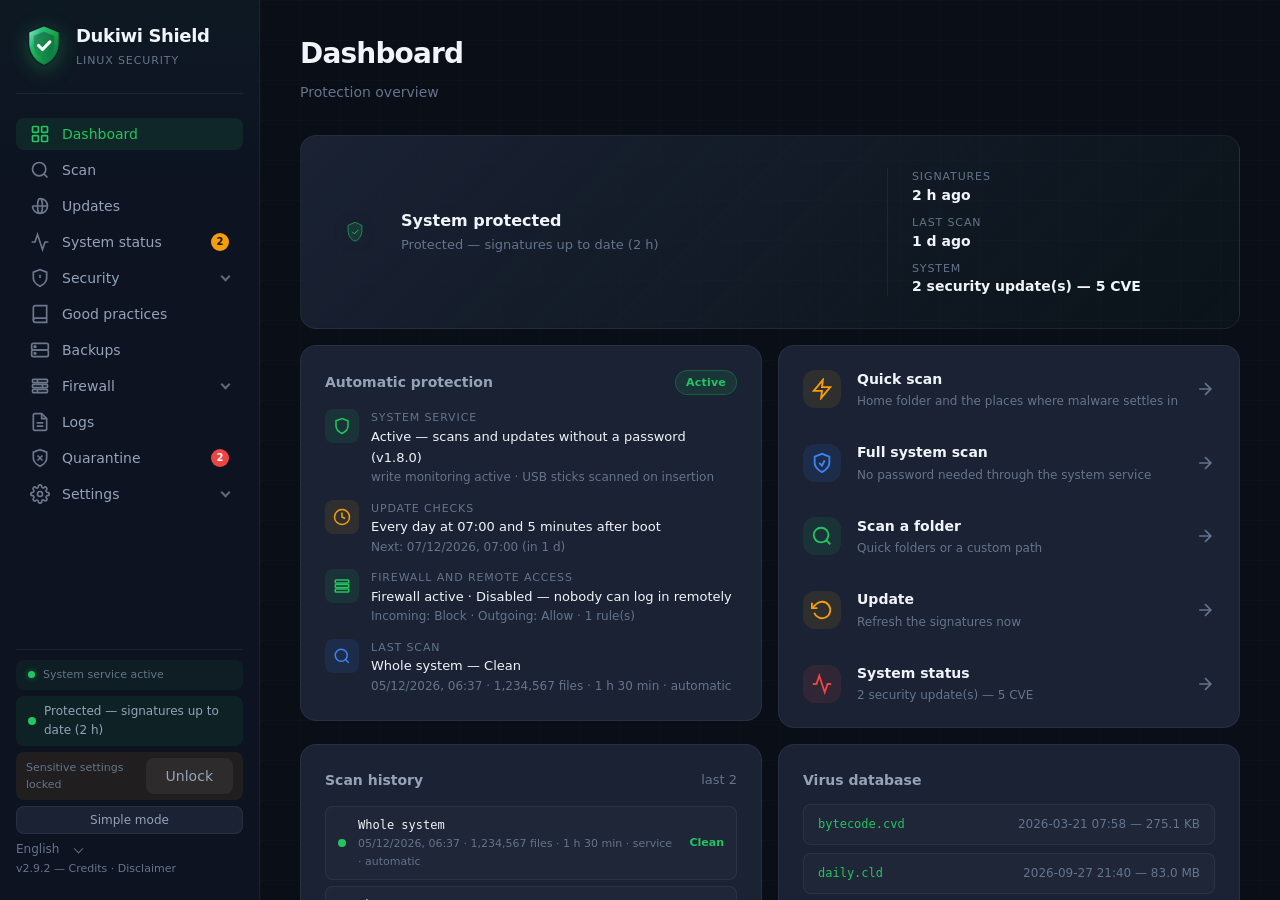
==== ui/index.html @ c2df53f2 "Fix: a USB drive that refuses to mount no longer floods the screen with notifications (2.9.2) Interf" ====
<!DOCTYPE html>
<html lang="fr">
<head>
    <meta charset="UTF-8">
    <meta name="viewport" content="width=device-width, initial-scale=1.0">
    <title>Dukiwi Shield</title>
    <link rel="stylesheet" href="style.css">
</head>
<body class="mode-simple">
    <!-- ═══════════════════════════════════════════════════════════════════ -->
    <!-- SIMPLE VIEW (full screen, reassuring)                              -->
    <!-- ═══════════════════════════════════════════════════════════════════ -->
    <div class="simple-view" id="simpleView" data-state="ok">
        <div class="simple-top">
            <div class="simple-brand">
<svg class="logo-shield" viewBox="0 0 64 72" fill="none">
                <defs>
                    <linearGradient id="svg" x1="0" y1="0" x2="1" y2="1"><stop offset="0" stop-color="#34d399"/><stop offset="0.55" stop-color="#16a34a"/><stop offset="1" stop-color="#065f46"/></linearGradient>
                    <linearGradient id="svh" x1="0" y1="0" x2="1" y2="1"><stop offset="0" stop-color="#ffffff" stop-opacity="0.45"/><stop offset="0.5" stop-color="#ffffff" stop-opacity="0"/></linearGradient>
                    <linearGradient id="svi" x1="0" y1="0" x2="0" y2="1"><stop offset="0" stop-color="#0b1220" stop-opacity="0.35"/><stop offset="1" stop-color="#0b1220" stop-opacity="0.05"/></linearGradient>
                </defs>
                <path d="M32 2 6 12.5v18.4c0 17.2 10.9 32.2 26 37.1 15.1-4.9 26-19.9 26-37.1V12.5z" fill="#0b1220" opacity="0.5"/>
                <path d="M32 4 8.5 13.6v17.3c0 15.8 10 29.7 23.5 34.3C45.5 60.6 55.5 46.7 55.5 30.9V13.6z" fill="url(#svg)"/>
                <path d="M32 4 8.5 13.6v17.3c0 5.2 1.1 10.2 3 14.7C22.3 39.5 32 24 32 4z" fill="url(#svh)"/>
                <path d="M32 12.5 15.5 19.2v12.6c0 11.2 6.9 21.3 16.5 25.2 9.6-3.9 16.5-14 16.5-25.2V19.2z" fill="url(#svi)"/>
                <path d="M23.2 34.4l6.4 6.4L41.4 28.6" stroke="#ffffff" stroke-width="5" stroke-linecap="round" stroke-linejoin="round" fill="none"/>
            </svg>
                <span class="logo-text">Dukiwi Shield<br><small data-i18n="brand.tagline">Sécurité Linux</small></span>
            </div>
            <div class="simple-top-right">
                <label class="lang-plain"><select id="langSelectSimple" onchange="changeLanguage(this.value)" aria-label="Language">
                    <option value="fr">Français</option>
                    <option value="en">English</option>
                    <option value="de">Deutsch</option>
                    <option value="it">Italiano</option>
                </select></label>
                <button class="btn btn-secondary btn-sm" id="travelBtn" onclick="toggleTravel()"><span data-i18n="travel.btn">✈ Mode voyage</span></button>
                <button class="btn btn-secondary btn-sm" onclick="setViewMode('advanced')" data-i18n="simple.advanced">Mode avancé</button>
            </div>
        </div>

        <div class="simple-hero">
            <div class="simple-shield">
                <svg viewBox="0 0 60 70" fill="none">
                    <path d="M30 4L8 14v16c0 16 9.5 30.5 22 34 12.5-3.5 22-18 22-34V14L30 4z" fill="currentColor" opacity="0.12"/>
                    <path d="M30 4L8 14v16c0 16 9.5 30.5 22 34 12.5-3.5 22-18 22-34V14L30 4z" stroke="currentColor" stroke-width="2.5" fill="none"/>
                    <path class="simple-shield-check" d="M21 36l6 6 13-13" stroke="currentColor" stroke-width="3.5" stroke-linecap="round" stroke-linejoin="round" fill="none"/>
                    <path class="simple-shield-alert" d="M30 22v16M30 45v1" stroke="currentColor" stroke-width="3.5" stroke-linecap="round" fill="none"/>
                </svg>
            </div>
            <h1 id="simpleTitle" data-i18n="simple.title.ok">Votre système est protégé</h1>
            <p id="simpleSub" class="simple-sub" data-i18n="simple.sub.ok">Antivirus actif, signatures à jour et surveillance en cours. Vous n'avez rien à faire.</p>
        </div>

        <ul class="simple-rows" id="simpleRows"></ul>

        <div class="simple-scan" id="simpleScan" hidden>
            <div class="simple-scan-head">
                <span class="pulse-dot"></span>
                <span id="simpleScanTitle"></span>
                <span class="simple-scan-count" id="simpleScanCount"></span>
                <button class="btn btn-mini btn-mini-danger" onclick="cancelScan()" data-i18n="topbar.cancel">Annuler</button>
            </div>
            <div class="dash-progress-bar"><div class="dash-progress-fill" id="simpleScanFill"></div></div>
        </div>

        <div class="simple-actions">
            <div class="simple-buttons">
                <button class="btn btn-full-scan btn-lg" id="simpleScanBtn" onclick="startFullSystemScan(true)">
                    <svg viewBox="0 0 24 24" fill="none" stroke="currentColor" stroke-width="2"><path d="M12 22s8-4 8-10V5l-8-3-8 3v7c0 6 8 10 8 10z"/><polyline points="9,12 12,15 15,9"/></svg>
                    <span data-i18n="simple.scan_now">Analyser mon ordinateur</span>
                </button>
                <button class="btn btn-secondary btn-lg" id="simpleQuickBtn" onclick="startQuickScan()">
                    <svg viewBox="0 0 24 24" fill="none" stroke="currentColor" stroke-width="2"><polygon points="13,2 3,14 12,14 11,22 21,10 12,10"/></svg>
                    <span data-i18n="simple.quick_scan">Analyse rapide</span>
                </button>
                <button class="btn btn-secondary btn-lg" onclick="showAwareness()">
                    <svg viewBox="0 0 24 24" fill="none" stroke="currentColor" stroke-width="2"><path d="M4 19.5A2.5 2.5 0 0 1 6.5 17H20"/><path d="M6.5 2H20v20H6.5A2.5 2.5 0 0 1 4 19.5v-15A2.5 2.5 0 0 1 6.5 2z"/></svg>
                    <span data-i18n="simple.learn">Apprendre à me protéger</span>
                </button>
                <button class="btn btn-secondary btn-lg" id="simpleVaultBtn" onclick="sendToBackend({action:'vault_toggle'})" hidden>
                    <svg viewBox="0 0 24 24" fill="none" stroke="currentColor" stroke-width="2"><rect x="3" y="11" width="18" height="11" rx="2"/><path d="M7 11V7a5 5 0 0 1 10 0v4"/></svg>
                    <span id="simpleVaultLabel" data-i18n="simple.vault">Mon coffre</span>
                </button>
            </div>
            <span class="text-muted" id="simpleLastScan"></span>
        </div>

        <!-- Page Bonnes pratiques (mode simple) -->
        <div class="simple-awareness" id="simpleAwareness" hidden>
            <div class="simple-awareness-head">
                <button class="btn btn-secondary btn-sm" onclick="hideAwareness()">← <span data-i18n="awareness.back">Retour</span></button>
                <h2 data-i18n="awareness.title">Bonnes pratiques de sécurité</h2>
                <span class="text-muted" data-i18n="awareness.subtitle">Les bons réflexes valent mieux que n'importe quel antivirus</span>
            </div>
            <div class="awareness-list" id="awarenessListSimple"></div>
        </div>
        <div class="simple-awareness simple-backup" id="simpleBackup" hidden>
            <div class="simple-awareness-head">
                <button class="btn btn-secondary btn-sm" onclick="hideBackupWizard()">← <span data-i18n="awareness.back">Retour</span></button>
                <h2 data-i18n="backup.wizard.title">Sauvegarder mes fichiers</h2>
                <span class="text-muted" id="backupWizardIntro"></span>
            </div>
            <div class="backup-wizard" id="backupWizardBody"></div>
        </div>
    </div>

    <!-- ═══════════════════════════════════════════════════════════════════ -->
    <!-- SIDEBAR                                                            -->
    <!-- ═══════════════════════════════════════════════════════════════════ -->
    <aside class="sidebar">
        <div class="sidebar-logo">
<svg class="logo-shield" viewBox="0 0 64 72" fill="none">
                <defs>
                    <linearGradient id="sbg" x1="0" y1="0" x2="1" y2="1"><stop offset="0" stop-color="#34d399"/><stop offset="0.55" stop-color="#16a34a"/><stop offset="1" stop-color="#065f46"/></linearGradient>
                    <linearGradient id="sbh" x1="0" y1="0" x2="1" y2="1"><stop offset="0" stop-color="#ffffff" stop-opacity="0.45"/><stop offset="0.5" stop-color="#ffffff" stop-opacity="0"/></linearGradient>
                    <linearGradient id="sbi" x1="0" y1="0" x2="0" y2="1"><stop offset="0" stop-color="#0b1220" stop-opacity="0.35"/><stop offset="1" stop-color="#0b1220" stop-opacity="0.05"/></linearGradient>
                </defs>
                <path d="M32 2 6 12.5v18.4c0 17.2 10.9 32.2 26 37.1 15.1-4.9 26-19.9 26-37.1V12.5z" fill="#0b1220" opacity="0.5"/>
                <path d="M32 4 8.5 13.6v17.3c0 15.8 10 29.7 23.5 34.3C45.5 60.6 55.5 46.7 55.5 30.9V13.6z" fill="url(#sbg)"/>
                <path d="M32 4 8.5 13.6v17.3c0 5.2 1.1 10.2 3 14.7C22.3 39.5 32 24 32 4z" fill="url(#sbh)"/>
                <path d="M32 12.5 15.5 19.2v12.6c0 11.2 6.9 21.3 16.5 25.2 9.6-3.9 16.5-14 16.5-25.2V19.2z" fill="url(#sbi)"/>
                <path d="M23.2 34.4l6.4 6.4L41.4 28.6" stroke="#ffffff" stroke-width="5" stroke-linecap="round" stroke-linejoin="round" fill="none"/>
            </svg>
            <span class="logo-text">Dukiwi Shield<br><small data-i18n="brand.tagline">Sécurité Linux</small></span>
        </div>

        <nav class="sidebar-nav">
            <button class="nav-btn active" data-tab="dashboard" onclick="switchTab('dashboard')">
                <svg viewBox="0 0 24 24" fill="none" stroke="currentColor" stroke-width="2">
                    <rect x="3" y="3" width="7" height="7" rx="1"/>
                    <rect x="14" y="3" width="7" height="7" rx="1"/>
                    <rect x="3" y="14" width="7" height="7" rx="1"/>
                    <rect x="14" y="14" width="7" height="7" rx="1"/>
                </svg>
                <span data-i18n="nav.dashboard">Tableau de bord</span>
            </button>
            <button class="nav-btn" data-tab="scan" onclick="switchTab('scan')">
                <svg viewBox="0 0 24 24" fill="none" stroke="currentColor" stroke-width="2">
                    <circle cx="11" cy="11" r="8"/>
                    <path d="M21 21l-4.35-4.35"/>
                </svg>
                <span data-i18n="nav.scan">Scanner</span>
                <span class="nav-live" id="navScanLive" hidden></span>
            </button>
            <button class="nav-btn" data-tab="update" onclick="switchTab('update')">
                <svg viewBox="0 0 24 24" fill="none" stroke="currentColor" stroke-width="2">
                    <path d="M21 12a9 9 0 01-9 9m9-9a9 9 0 00-9-9m9 9H3m9 9a9 9 0 01-9-9m9 9c1.66 0 3-4.03 3-9s-1.34-9-3-9m0 18c-1.66 0-3-4.03-3-9s1.34-9 3-9"/>
                </svg>
                <span data-i18n="nav.update">Mises à jour</span>
            </button>
            <button class="nav-btn" data-tab="system" onclick="switchTab('system')">
                <svg viewBox="0 0 24 24" fill="none" stroke="currentColor" stroke-width="2">
                    <path d="M22 12h-4l-3 9L9 3l-3 9H2"/>
                </svg>
                <span data-i18n="nav.system">État du système</span>
                <span class="nav-badge nav-badge-amber" id="systemBadge" style="display:none">0</span>
            </button>
            <button class="nav-btn" data-tab="security" onclick="switchTab('security')">
                <svg viewBox="0 0 24 24" fill="none" stroke="currentColor" stroke-width="2">
                    <path d="M12 22s8-4 8-10V5l-8-3-8 3v7c0 6 8 10 8 10z"/><path d="M12 8v4"/><path d="M12 16h.01"/>
                </svg>
                <span data-i18n="nav.security">Sécurité</span>
                <span class="nav-badge nav-badge-amber" id="securityBadge" style="display:none">0</span>
            </button>
            <button class="nav-btn" data-tab="awareness" onclick="switchTab('awareness')">
                <svg viewBox="0 0 24 24" fill="none" stroke="currentColor" stroke-width="2"><path d="M4 19.5A2.5 2.5 0 0 1 6.5 17H20"/><path d="M6.5 2H20v20H6.5A2.5 2.5 0 0 1 4 19.5v-15A2.5 2.5 0 0 1 6.5 2z"/></svg>
                <span data-i18n="nav.awareness">Bonnes pratiques</span>
            </button>
            <button class="nav-btn" data-tab="backup" onclick="switchTab('backup')">
                <svg viewBox="0 0 24 24" fill="none" stroke="currentColor" stroke-width="2"><rect x="2" y="4" width="20" height="8" rx="2"/><rect x="2" y="12" width="20" height="8" rx="2"/><circle cx="6" cy="8" r="1"/><circle cx="6" cy="16" r="1"/></svg>
                <span data-i18n="nav.backup">Sauvegardes</span>
            </button>
            <button class="nav-btn" data-tab="firewall" onclick="switchTab('firewall')">
                <svg viewBox="0 0 24 24" fill="none" stroke="currentColor" stroke-width="2">
                    <rect x="3" y="4" width="18" height="4" rx="1"/><rect x="3" y="10" width="18" height="4" rx="1"/><rect x="3" y="16" width="18" height="4" rx="1"/><line x1="9" y1="4" x2="9" y2="8"/><line x1="15" y1="10" x2="15" y2="14"/><line x1="9" y1="16" x2="9" y2="20"/>
                </svg>
                <span data-i18n="nav.firewall">Pare-feu</span>
                <span class="nav-badge nav-badge-amber" id="firewallBadge" style="display:none">!</span>
            </button>
            <button class="nav-btn" data-tab="logs" onclick="switchTab('logs')">
                <svg viewBox="0 0 24 24" fill="none" stroke="currentColor" stroke-width="2">
                    <path d="M14 2H6a2 2 0 00-2 2v16a2 2 0 002 2h12a2 2 0 002-2V8z"/>
                    <polyline points="14,2 14,8 20,8"/>
                    <line x1="16" y1="13" x2="8" y2="13"/>
                    <line x1="16" y1="17" x2="8" y2="17"/>
                </svg>
                <span data-i18n="nav.logs">Journaux</span>
            </button>
            <button class="nav-btn" data-tab="quarantine" onclick="switchTab('quarantine')">
                <svg viewBox="0 0 24 24" fill="none" stroke="currentColor" stroke-width="2">
                    <path d="M12 22s8-4 8-10V5l-8-3-8 3v7c0 6 8 10 8 10z"/>
                    <line x1="9" y1="9" x2="15" y2="15"/>
                    <line x1="15" y1="9" x2="9" y2="15"/>
                </svg>
                <span data-i18n="nav.quarantine">Quarantaine</span>
                <span class="nav-badge" id="quarantineBadge" style="display:none">0</span>
            </button>
            <button class="nav-btn" data-tab="settings" onclick="switchTab('settings')">
                <svg viewBox="0 0 24 24" fill="none" stroke="currentColor" stroke-width="2">
                    <circle cx="12" cy="12" r="3"/><path d="M19.4 15a1.65 1.65 0 00.33 1.82l.06.06a2 2 0 010 2.83 2 2 0 01-2.83 0l-.06-.06a1.65 1.65 0 00-1.82-.33 1.65 1.65 0 00-1 1.51V21a2 2 0 01-4 0v-.09A1.65 1.65 0 009 19.4a1.65 1.65 0 00-1.82.33l-.06.06a2 2 0 01-2.83-2.83l.06-.06A1.65 1.65 0 004.68 15a1.65 1.65 0 00-1.51-1H3a2 2 0 010-4h.09A1.65 1.65 0 004.6 9a1.65 1.65 0 00-.33-1.82l-.06-.06a2 2 0 012.83-2.83l.06.06A1.65 1.65 0 009 4.68a1.65 1.65 0 001-1.51V3a2 2 0 014 0v.09a1.65 1.65 0 001 1.51 1.65 1.65 0 001.82-.33l.06-.06a2 2 0 012.83 2.83l-.06.06A1.65 1.65 0 0019.4 9a1.65 1.65 0 001.51 1H21a2 2 0 010 4h-.09a1.65 1.65 0 00-1.51 1z"/>
                </svg>
                <span data-i18n="nav.settings">Paramètres</span>
            </button>
            <button class="nav-btn" data-tab="install" onclick="switchTab('install')">
                <svg viewBox="0 0 24 24" fill="none" stroke="currentColor" stroke-width="2">
                    <path d="M21 15v4a2 2 0 01-2 2H5a2 2 0 01-2-2v-4"/>
                    <polyline points="7,10 12,15 17,10"/>
                    <line x1="12" y1="15" x2="12" y2="3"/>
                </svg>
                <span data-i18n="nav.install">Installation</span>
            </button>
        </nav>

        <div class="sidebar-footer">
            <div class="service-pill" id="servicePill">
                <span class="service-dot"></span>
                <span class="service-text" data-i18n="sidebar.loading">Chargement…</span>
            </div>
            <div class="status-pill" id="statusPill">
                <span class="status-dot"></span>
                <span class="status-text" data-i18n="sidebar.loading">Chargement…</span>
            </div>
            <div class="admin-pill" id="adminPill" hidden>
                <span class="admin-text" id="adminText"></span>
                <button class="btn btn-mini" id="btnAdminToggle" onclick="toggleAdmin()"></button>
            </div>
            <button class="btn btn-secondary btn-sm mode-btn" onclick="setViewMode('simple')" data-i18n="simple.simple_mode">Mode simple</button>
            <div class="lang-row">
                <label class="lang-plain"><select id="langSelect" onchange="changeLanguage(this.value)" aria-label="Language">
                    <option value="fr">Français</option>
                    <option value="en">English</option>
                    <option value="de">Deutsch</option>
                    <option value="it">Italiano</option>
                </select></label>
                <small class="version">v2.9.2 — <a href="#" class="credits-link" onclick="openCredits(); return false;" data-i18n="sidebar.credits">Crédits</a> · <a href="#" class="credits-link" onclick="openLegal(); return false;" data-i18n="legal.link">Avertissement</a></small>
            </div>
        </div>
    </aside>

    <!-- ═══════════════════════════════════════════════════════════════════ -->
    <!-- MAIN CONTENT                                                       -->
    <!-- ═══════════════════════════════════════════════════════════════════ -->
    <main class="content">
        <div class="isolated-banner" id="isolatedBanner" hidden>
            <span id="isolatedText"></span>
            <button class="btn btn-sm" onclick="confirmIsolate(false)" data-i18n="isolate.restore">Rétablir le réseau</button>
        </div>

        <!-- ── STICKY SCAN BAR (visible on all tabs) ──────────────── -->
        <div class="scan-topbar" id="scanTopbar" hidden>
            <div class="scan-topbar-bar">
                <div class="scan-topbar-fill" id="scanTopbarFill"></div>
            </div>
            <div class="scan-topbar-info">
                <span class="pulse-dot"></span>
                <span class="scan-topbar-title" id="scanTopbarTitle"></span>
                <span class="scan-topbar-count" id="scanTopbarCount"></span>
                <span class="scan-topbar-sep">·</span>
                <span class="scan-topbar-eta" id="scanTopbarEta"></span>
                <span class="scan-topbar-file" id="scanTopbarFile"></span>
                <button class="btn btn-mini" onclick="switchTab('scan')" data-i18n="topbar.view">Voir</button>
                <button class="btn btn-mini btn-mini-danger" onclick="cancelScan()" data-i18n="topbar.cancel">Annuler</button>
            </div>
        </div>

        <!-- ── DASHBOARD ────────────────────────────────────────────── -->
        <section class="tab-panel active" id="tab-dashboard">
            <div class="page-header">
                <h1 data-i18n="dash.title">Tableau de bord</h1>
                <p class="subtitle" data-i18n="dash.subtitle">Vue d'ensemble de la protection</p>
            </div>

            <div class="cards-grid">
                <div class="card card-status" id="cardStatus">
                    <div class="card-icon">
                        <svg class="shield-large" viewBox="0 0 60 70" fill="none">
                            <path d="M30 4L8 14v16c0 16 9.5 30.5 22 34 12.5-3.5 22-18 22-34V14L30 4z"
                                  fill="url(#statusGrad)" opacity="0.15"/>
                            <path d="M30 4L8 14v16c0 16 9.5 30.5 22 34 12.5-3.5 22-18 22-34V14L30 4z"
                                  stroke="url(#statusGrad)" stroke-width="2" fill="none"/>
                            <path class="shield-check" d="M22 35l6 6 12-12" stroke="url(#statusGrad)"
                                  stroke-width="3" stroke-linecap="round" stroke-linejoin="round" fill="none"/>
                            <defs>
                                <linearGradient id="statusGrad" x1="8" y1="4" x2="52" y2="54">
                                    <stop offset="0%" stop-color="var(--status-color, #22c55e)"/>
                                    <stop offset="100%" stop-color="var(--status-color-dark, #059669)"/>
                                </linearGradient>
                            </defs>
                        </svg>
                    </div>
                    <div class="card-body">
                        <h3 id="statusTitle" data-i18n="status.checking">Vérification…</h3>
                        <p id="statusMessage" class="text-muted"></p>
                    </div>
                    <div class="status-side">
                        <div class="status-side-item">
                            <span class="status-side-label" data-i18n="dash.status.signatures">Signatures</span>
                            <span class="status-side-value" id="statusDbAge">—</span>
                        </div>
                        <div class="status-side-item">
                            <span class="status-side-label" data-i18n="dash.status.last_scan">Dernier scan</span>
                            <span class="status-side-value" id="statusLastScan">—</span>
                        </div>
                        <div class="status-side-item">
                            <span class="status-side-label" data-i18n="dash.status.system">Système</span>
                            <span class="status-side-value" id="statusSystem">—</span>
                            <span class="status-side-sub" id="statusSystemSub" hidden></span>
                        </div>
                    </div>
                </div>

                <!-- Scan en cours -->
                <div class="card card-scan-live" id="dashScanLive" hidden onclick="switchTab('scan')">
                    <div class="scan-live-header">
                        <span class="pulse-dot"></span>
                        <span id="dashScanTitle"></span>
                        <span class="scan-live-count" id="dashScanCount"></span>
                    </div>
                    <div class="dash-progress-bar">
                        <div class="dash-progress-fill" id="dashProgressFill"></div>
                    </div>
                    <div class="scan-current-file" id="dashCurrentFile"></div>
                </div>

                <!-- Scan interrompu -->
                <div class="card card-resume-scan" id="dashResumeScan" hidden>
                    <div class="card-body">
                        <h4 data-i18n="dash.resume.title">Analyse interrompue</h4>
                        <p class="text-muted"><strong id="resumeScanPath"></strong> — <span id="resumeScanDetail"></span></p>
                    </div>
                    <button class="btn btn-primary" onclick="resumeScan()" data-i18n="dash.resume.btn">Reprendre</button>
                </div>

                <!-- First use -->
                <div class="card card-initial-scan" id="cardInitialScan" hidden>
                    <div class="initial-scan-icon">
                        <svg viewBox="0 0 24 24" fill="none" stroke="currentColor" stroke-width="2">
                            <path d="M12 22s8-4 8-10V5l-8-3-8 3v7c0 6 8 10 8 10z"/>
                        </svg>
                    </div>
                    <div class="card-body">
                        <h3 data-i18n="dash.initial.title">Première utilisation — analyse initiale recommandée</h3>
                        <p class="text-muted" data-i18n="dash.initial.body">Aucune analyse n'a encore été effectuée. Nous recommandons un scan complet pour vérifier l'intégrité de votre machine.</p>
                        <button class="btn btn-primary" onclick="startFullSystemScan(true)" data-i18n="dash.initial.btn">Lancer le scan complet</button>
                    </div>
                </div>

                <!-- Protection automatique -->
                <div class="card card-protection" id="cardProtection">
                    <div class="card-title-row">
                        <h4 data-i18n="dash.protection.title">Protection automatique</h4>
                        <span class="badge" id="daemonBadge">…</span>
                    </div>
                    <ul class="protection-list">
                        <li>
                            <span class="protection-icon accent-green">
                                <svg viewBox="0 0 24 24" fill="none" stroke="currentColor" stroke-width="2"><path d="M12 22s8-4 8-10V5l-8-3-8 3v7c0 6 8 10 8 10z"/></svg>
                            </span>
                            <div class="protection-text">
                                <span class="protection-label" data-i18n="dash.protection.service">Service système</span>
                                <span class="protection-value" id="protDaemon"></span>
                                <span class="protection-sub" id="protMonitor"></span>
                            </div>
                        </li>
                        <li>
                            <span class="protection-icon accent-amber">
                                <svg viewBox="0 0 24 24" fill="none" stroke="currentColor" stroke-width="2"><circle cx="12" cy="12" r="10"/><polyline points="12,6 12,12 16,14"/></svg>
                            </span>
                            <div class="protection-text">
                                <span class="protection-label" data-i18n="dash.protection.updates">Recherche de mises à jour</span>
                                <span class="protection-value" data-i18n="dash.protection.rule">Tous les jours à 07:00 et 5 minutes après le démarrage</span>
                                <span class="protection-sub" id="protNextUpdate"></span>
                            </div>
                        </li>
                        <li>
                            <span class="protection-icon accent-red" id="protNetIcon">
                                <svg viewBox="0 0 24 24" fill="none" stroke="currentColor" stroke-width="2"><rect x="3" y="4" width="18" height="4" rx="1"/><rect x="3" y="10" width="18" height="4" rx="1"/><rect x="3" y="16" width="18" height="4" rx="1"/></svg>
                            </span>
                            <div class="protection-text">
                                <span class="protection-label" data-i18n="dash.protection.network">Pare-feu et accès à distance</span>
                                <span class="protection-value" id="protNetwork"></span>
                                <span class="protection-sub" id="protNetworkSub"></span>
                            </div>
                        </li>
                        <li>
                            <span class="protection-icon accent-blue">
                                <svg viewBox="0 0 24 24" fill="none" stroke="currentColor" stroke-width="2"><circle cx="11" cy="11" r="8"/><path d="M21 21l-4.35-4.35"/></svg>
                            </span>
                            <div class="protection-text">
                                <span class="protection-label" data-i18n="dash.protection.last_scan">Dernière analyse</span>
                                <span class="protection-value" id="protLastScan"></span>
                                <span class="protection-sub" id="protLastScanSub"></span>
                            </div>
                        </li>
                    </ul>
                </div>

                <div class="card card-actions-col">
                    <div class="card-action" onclick="startQuickScan()">
                        <div class="card-icon accent-amber">
                            <svg viewBox="0 0 24 24" fill="none" stroke="currentColor" stroke-width="2"><polygon points="13,2 3,14 12,14 11,22 21,10 12,10"/></svg>
                        </div>
                        <div class="card-body">
                            <h3 data-i18n="dash.action.quick_scan">Analyse rapide</h3>
                            <p class="text-muted" data-i18n="dash.action.quick_scan_hint">Dossier personnel et emplacements où les logiciels malveillants s'installent</p>
                        </div>
                        <svg class="card-arrow" viewBox="0 0 24 24" fill="none" stroke="currentColor" stroke-width="2"><path d="M5 12h14M12 5l7 7-7 7"/></svg>
                    </div>
                    <div class="card-action" onclick="startFullSystemScan(true)">
                        <div class="card-icon accent-blue">
                            <svg viewBox="0 0 24 24" fill="none" stroke="currentColor" stroke-width="2">
                                <path d="M12 22s8-4 8-10V5l-8-3-8 3v7c0 6 8 10 8 10z"/><polyline points="9,12 12,15 15,9"/>
                            </svg>
                        </div>
                        <div class="card-body">
                            <h3 data-i18n="dash.action.full_scan">Scan complet du système</h3>
                            <p class="text-muted" id="fullScanHint"></p>
                        </div>
                        <svg class="card-arrow" viewBox="0 0 24 24" fill="none" stroke="currentColor" stroke-width="2"><path d="M5 12h14M12 5l7 7-7 7"/></svg>
                    </div>
                    <div class="card-action" onclick="switchTab('scan')">
                        <div class="card-icon accent-green">
                            <svg viewBox="0 0 24 24" fill="none" stroke="currentColor" stroke-width="2">
                                <circle cx="11" cy="11" r="8"/><path d="M21 21l-4.35-4.35"/>
                            </svg>
                        </div>
                        <div class="card-body">
                            <h3 data-i18n="dash.action.scan_folder">Analyser un dossier</h3>
                            <p class="text-muted" data-i18n="dash.action.scan_folder_hint">Répertoires rapides ou chemin personnalisé</p>
                        </div>
                        <svg class="card-arrow" viewBox="0 0 24 24" fill="none" stroke="currentColor" stroke-width="2"><path d="M5 12h14M12 5l7 7-7 7"/></svg>
                    </div>
                    <div class="card-action" onclick="triggerUpdate()">
                        <div class="card-icon accent-amber">
                            <svg viewBox="0 0 24 24" fill="none" stroke="currentColor" stroke-width="2">
                                <path d="M1 4v6h6"/><path d="M3.51 15a9 9 0 102.13-9.36L1 10"/>
                            </svg>
                        </div>
                        <div class="card-body">
                            <h3 data-i18n="dash.action.update">Mettre à jour</h3>
                            <p class="text-muted" data-i18n="dash.action.update_hint">Actualiser les signatures maintenant</p>
                        </div>
                        <svg class="card-arrow" viewBox="0 0 24 24" fill="none" stroke="currentColor" stroke-width="2"><path d="M5 12h14M12 5l7 7-7 7"/></svg>
                    </div>
                    <div class="card-action" onclick="switchTab('system')">
                        <div class="card-icon accent-red" id="dashSystemIcon">
                            <svg viewBox="0 0 24 24" fill="none" stroke="currentColor" stroke-width="2"><path d="M22 12h-4l-3 9L9 3l-3 9H2"/></svg>
                        </div>
                        <div class="card-body">
                            <h3 data-i18n="dash.action.system">État du système</h3>
                            <p class="text-muted" id="dashSystemHint"></p>
                        </div>
                        <svg class="card-arrow" viewBox="0 0 24 24" fill="none" stroke="currentColor" stroke-width="2"><path d="M5 12h14M12 5l7 7-7 7"/></svg>
                    </div>
                </div>

                <div class="card card-history">
                    <div class="card-title-row">
                        <h4 data-i18n="dash.history.title">Historique des analyses</h4>
                        <span class="text-muted" id="historyCount"></span>
                    </div>
                    <div id="historyList" class="history-list">
                        <p class="text-muted" data-i18n="dash.history.none">Aucune analyse enregistrée</p>
                    </div>
                </div>

                <div class="card card-info" id="cardDbInfo">
                    <h4 data-i18n="dash.db.title">Base de données virale</h4>
                    <div id="dbInfoContent" class="db-info">
                        <p class="text-muted" data-i18n="sidebar.loading">Chargement…</p>
                    </div>
                </div>
            </div>
        </section>

        <!-- ── SCAN ─────────────────────────────────────────────────── -->
        <section class="tab-panel" id="tab-scan">
            <div class="page-header">
                <h1 data-i18n="scan.title">Scanner</h1>
                <p class="subtitle" data-i18n="scan.subtitle">Analyse antivirus de votre système</p>
            </div>

            <!-- Hero -->
            <div class="scan-hero" id="scanHero" data-state="idle">
                <div class="scan-ring-wrap">
                    <div class="scan-radar" id="scanRadar"></div>
                    <svg class="scan-ring" viewBox="0 0 120 120">
                        <circle class="scan-ring-track" cx="60" cy="60" r="52"/>
                        <circle class="scan-ring-fill" id="scanRingFill" cx="60" cy="60" r="52"
                                stroke-dasharray="326.73" stroke-dashoffset="326.73"/>
                    </svg>
                    <div class="scan-ring-center">
                        <div class="scan-ring-icon" id="scanRingIcon">
                            <svg class="icon-idle" viewBox="0 0 24 24" fill="none" stroke="currentColor" stroke-width="1.8"><path d="M12 22s8-4 8-10V5l-8-3-8 3v7c0 6 8 10 8 10z"/></svg>
                            <svg class="icon-clean" viewBox="0 0 24 24" fill="none" stroke="currentColor" stroke-width="2.2"><polyline points="5,12 10,17 19,7"/></svg>
                            <svg class="icon-infected" viewBox="0 0 24 24" fill="none" stroke="currentColor" stroke-width="2.2"><path d="M10.29 3.86L1.82 18a2 2 0 001.71 3h16.94a2 2 0 001.71-3L13.71 3.86a2 2 0 00-3.42 0z"/><line x1="12" y1="9" x2="12" y2="13"/><line x1="12" y1="17" x2="12.01" y2="17"/></svg>
                        </div>
                        <div class="scan-ring-pct" id="scanRingPct">0 %</div>
                        <div class="scan-ring-sub" id="scanRingSub"></div>
                    </div>
                </div>

                <div class="scan-hero-body">
                    <div class="scan-hero-top">
                        <h2 id="scanHeroTitle"></h2>
                        <span class="badge" id="scanSourceBadge"></span>
                    </div>
                    <p class="scan-hero-sub" id="scanHeroSub"></p>

                    <ol class="scan-phases" id="scanPhases">
                        <li data-phase="prepare"><span class="phase-dot"></span><span data-i18n="scan.phase.prepare">Préparation</span></li>
                        <li data-phase="integrity" hidden><span class="phase-dot"></span><span data-i18n="scan.phase.integrity">Intégrité</span></li>
                        <li data-phase="counting"><span class="phase-dot"></span><span data-i18n="scan.phase.counting">Inventaire</span></li>
                        <li data-phase="scanning"><span class="phase-dot"></span><span data-i18n="scan.phase.scanning">Analyse</span></li>
                        <li data-phase="done"><span class="phase-dot"></span><span data-i18n="scan.phase.done">Terminé</span></li>
                    </ol>

                    <div class="scan-stats">
                        <div class="stat"><span class="stat-value" id="statScanned">0</span><span class="stat-label" data-i18n="scan.stat.scanned">Fichiers analysés</span></div>
                        <div class="stat"><span class="stat-value" id="statTotal">—</span><span class="stat-label" data-i18n="scan.stat.total">Fichiers au total</span></div>
                        <div class="stat"><span class="stat-value" id="statCached">—</span><span class="stat-label" data-i18n="scan.stat.cached">Déjà vérifiés</span></div>
                        <div class="stat stat-threat"><span class="stat-value" id="statThreats">0</span><span class="stat-label" data-i18n="scan.stat.threats">Menaces</span></div>
                        <div class="stat"><span class="stat-value" id="statElapsed">0 s</span><span class="stat-label" data-i18n="scan.stat.elapsed">Temps écoulé</span></div>
                        <div class="stat"><span class="stat-value" id="statEta">—</span><span class="stat-label" data-i18n="scan.stat.eta">Temps restant</span></div>
                        <div class="stat"><span class="stat-value" id="statSpeed">—</span><span class="stat-label" data-i18n="scan.stat.speed">Fichiers / s</span></div>
                    </div>

                    <div class="scan-current" id="scanCurrent">
                        <span class="scan-current-label" data-i18n="scan.current">Fichier</span>
                        <span class="scan-current-path" id="scanCurrentPath">—</span>
                    </div>
                    <div class="integrity-progress" id="integrityProgress" hidden></div>

                    <div class="scan-hero-actions">
                        <button class="btn btn-primary" id="btnQuickScan" onclick="startQuickScan()" data-i18n-title="scan.quick_hint" title="Dossiers personnels, dossiers temporaires, démarrage automatique, tâches planifiées, /usr/local, /opt et programmes en cours d'exécution">
                            <svg viewBox="0 0 24 24" fill="none" stroke="currentColor" stroke-width="2"><polygon points="13,2 3,14 12,14 11,22 21,10 12,10"/></svg>
                            <span data-i18n="scan.btn.quick">Analyse rapide</span>
                        </button>
                        <button class="btn btn-full-scan" id="btnFullAnalysis" onclick="startFullSystemScan(true)" data-i18n-title="scan.full_analysis_hint" title="Intégrité d'abord (Lynis, chkrootkit, debsums), puis analyse antivirus des fichiers non vérifiés">
                            <svg viewBox="0 0 24 24" fill="none" stroke="currentColor" stroke-width="2"><path d="M12 22s8-4 8-10V5l-8-3-8 3v7c0 6 8 10 8 10z"/><polyline points="9,12 12,15 15,9"/></svg>
                            <span data-i18n="scan.btn.full_analysis">Scan complet (intégrité + fichiers)</span>
                        </button>
                        <button class="btn btn-secondary" id="btnFullScan" onclick="startFullSystemScan(false)" data-i18n-title="scan.files_only_hint" title="Analyse antivirus de tous les fichiers, sans vérification d'intégrité">
                            <span data-i18n="scan.btn.full">Fichiers uniquement</span>
                        </button>
                        <button class="btn btn-secondary" id="btnIntegrityOnly" onclick="runIntegrityOnly()" data-i18n-title="scan.integrity_only_hint" title="Lynis, unhide, chkrootkit, debsums et fichiers de l'application, sans analyse antivirus">
                            <span data-i18n="scan.btn.integrity_only">Intégrité uniquement</span>
                        </button>
                        <label class="scan-option"><input type="checkbox" id="scanNoCache"><span data-i18n="scan.nocache">Tout ré-analyser (ignorer les fichiers déjà vérifiés)</span></label>
                        <button class="btn btn-danger" id="btnCancelScan" onclick="cancelScan()" hidden>
                            <svg viewBox="0 0 24 24" fill="none" stroke="currentColor" stroke-width="2"><rect x="6" y="6" width="12" height="12" rx="2"/></svg>
                            <span data-i18n="scan.btn.cancel">Annuler</span>
                        </button>
                        <button class="btn btn-secondary" id="btnToggleDetails" onclick="toggleScanDetails()" data-i18n="scan.btn.details">Détails</button>
                        <span class="scan-hero-note" id="scanHeroNote"></span>
                    </div>
                </div>
            </div>

            <!-- Results -->
            <div class="scan-results" id="scanResults" hidden>
                <div class="scan-results-header">
                    <h4 id="scanResultsTitle"></h4>
                    <button class="btn btn-secondary btn-sm" onclick="switchTab('quarantine')" id="btnSeeQuarantine" hidden data-i18n="scan.result.see_quarantine">Voir la quarantaine</button>
                </div>
                <div class="scan-results-grid" id="scanResultsGrid"></div>
                <div class="threat-list" id="threatList"></div>
            </div>

            <!-- Cibles rapides -->
            <div class="scan-targets">
                <div class="section-title-row">
                    <h4 data-i18n="scan.targets.title">Répertoires rapides</h4>
                    <span class="text-muted" id="targetsHint"></span>
                </div>
                <div class="target-grid">
                    <button class="target-btn" onclick="startScan('/home')" data-path="/home">
                        <svg viewBox="0 0 24 24" fill="none" stroke="currentColor" stroke-width="2">
                            <path d="M3 9l9-7 9 7v11a2 2 0 01-2 2H5a2 2 0 01-2-2z"/>
                            <polyline points="9,22 9,12 15,12 15,22"/>
                        </svg>
                        <span>/home</span>
                        <small data-i18n="scan.targets.home">Répertoires personnels</small>
                    </button>
                    <button class="target-btn" onclick="startScan('/etc')" data-path="/etc">
                        <svg viewBox="0 0 24 24" fill="none" stroke="currentColor" stroke-width="2">
                            <circle cx="12" cy="12" r="3"/><path d="M19.4 15a1.65 1.65 0 00.33 1.82l.06.06a2 2 0 010 2.83 2 2 0 01-2.83 0l-.06-.06a1.65 1.65 0 00-1.82-.33 1.65 1.65 0 00-1 1.51V21a2 2 0 01-4 0v-.09A1.65 1.65 0 009 19.4a1.65 1.65 0 00-1.82.33l-.06.06a2 2 0 01-2.83-2.83l.06-.06A1.65 1.65 0 004.68 15a1.65 1.65 0 00-1.51-1H3a2 2 0 010-4h.09A1.65 1.65 0 004.6 9a1.65 1.65 0 00-.33-1.82l-.06-.06a2 2 0 012.83-2.83l.06.06A1.65 1.65 0 009 4.68a1.65 1.65 0 001-1.51V3a2 2 0 014 0v.09a1.65 1.65 0 001 1.51 1.65 1.65 0 001.82-.33l.06-.06a2 2 0 012.83 2.83l-.06.06A1.65 1.65 0 0019.4 9a1.65 1.65 0 001.51 1H21a2 2 0 010 4h-.09a1.65 1.65 0 00-1.51 1z"/>
                        </svg>
                        <span>/etc</span>
                        <small data-i18n="scan.targets.etc">Configuration système</small>
                    </button>
                    <button class="target-btn" onclick="startScan('/var')" data-path="/var">
                        <svg viewBox="0 0 24 24" fill="none" stroke="currentColor" stroke-width="2">
                            <ellipse cx="12" cy="5" rx="9" ry="3"/><path d="M21 12c0 1.66-4 3-9 3s-9-1.34-9-3"/><path d="M3 5v14c0 1.66 4 3 9 3s9-1.34 9-3V5"/>
                        </svg>
                        <span>/var</span>
                        <small data-i18n="scan.targets.var">Données variables</small>
                    </button>
                    <button class="target-btn" onclick="startScan('/opt')" data-path="/opt">
                        <svg viewBox="0 0 24 24" fill="none" stroke="currentColor" stroke-width="2">
                            <path d="M21 16V8a2 2 0 00-1-1.73l-7-4a2 2 0 00-2 0l-7 4A2 2 0 003 8v8a2 2 0 001 1.73l7 4a2 2 0 002 0l7-4A2 2 0 0021 16z"/>
                        </svg>
                        <span>/opt</span>
                        <small data-i18n="scan.targets.opt">Logiciels optionnels</small>
                    </button>
                    <button class="target-btn" onclick="startScan('/usr')" data-path="/usr">
                        <svg viewBox="0 0 24 24" fill="none" stroke="currentColor" stroke-width="2">
                            <rect x="2" y="3" width="20" height="14" rx="2"/><line x1="8" y1="21" x2="16" y2="21"/><line x1="12" y1="17" x2="12" y2="21"/>
                        </svg>
                        <span>/usr</span>
                        <small data-i18n="scan.targets.usr">Programmes</small>
                    </button>
                    <button class="target-btn" onclick="startScan('/tmp')" data-path="/tmp">
                        <svg viewBox="0 0 24 24" fill="none" stroke="currentColor" stroke-width="2">
                            <path d="M14 2H6a2 2 0 00-2 2v16a2 2 0 002 2h12a2 2 0 002-2V8z"/>
                            <polyline points="14,2 14,8 20,8"/>
                        </svg>
                        <span>/tmp</span>
                        <small data-i18n="scan.targets.tmp">Fichiers temporaires</small>
                    </button>
                </div>
            </div>

            <!-- Custom path -->
            <div class="custom-scan">
                <h4 data-i18n="scan.custom.title">Chemin personnalisé</h4>
                <div class="input-row">
                    <input type="text" id="customPath" placeholder="/chemin/vers/dossier" data-i18n-placeholder="scan.custom.placeholder" class="input-field"
                           onkeydown="if(event.key==='Enter')startScan(this.value)">
                    <button class="btn btn-secondary" onclick="pickFolder('scan')">
                        <svg viewBox="0 0 24 24" fill="none" stroke="currentColor" stroke-width="2"><path d="M22 19a2 2 0 01-2 2H4a2 2 0 01-2-2V5a2 2 0 012-2h5l2 3h9a2 2 0 012 2z"/></svg>
                        <span data-i18n="scan.custom.browse">Parcourir…</span>
                    </button>
                    <button class="btn btn-primary" onclick="startScan(document.getElementById('customPath').value)" data-i18n="scan.custom.scan">Analyser</button>
                </div>
            </div>

            <!-- Detailed console -->
            <div class="console-box" id="scanConsole" hidden>
                <div class="console-header">
                    <span class="console-title">
                        <span class="pulse-dot" id="scanConsoleDot"></span>
                        <span data-i18n="scan.console.title">Détails de l'analyse</span>
                    </span>
                    <div class="console-actions">
                        <label class="console-filter"><input type="checkbox" id="chkOnlyThreats" onchange="renderScanConsole()"> <span data-i18n="scan.console.filter">Menaces et erreurs uniquement</span></label>
                        <button class="btn-icon" onclick="toggleScanDetails(false)">✕</button>
                    </div>
                </div>
                <div class="console-output" id="scanOutput"></div>
            </div>
        </section>

        <!-- ── UPDATE ───────────────────────────────────────────────── -->
        <section class="tab-panel" id="tab-update">
            <div class="page-header">
                <h1 data-i18n="update.title">Mises à jour</h1>
                <p class="subtitle" data-i18n="update.subtitle">Signatures antivirales (freshclam)</p>
            </div>

            <div class="update-section">
                <div class="card card-update">
                    <div class="card-icon accent-green">
                        <svg viewBox="0 0 24 24" fill="none" stroke="currentColor" stroke-width="2">
                            <path d="M1 4v6h6"/><path d="M3.51 15a9 9 0 102.13-9.36L1 10"/>
                        </svg>
                    </div>
                    <div class="card-body">
                        <h3 data-i18n="update.card.title">Mettre à jour les signatures</h3>
                        <p class="text-muted" data-i18n="update.card.body">Télécharge les dernières définitions de virus depuis les serveurs ClamAV.</p>
                        <div class="update-meta">
                            <span><strong data-i18n="update.last">Dernière mise à jour :</strong> <span id="updLast">—</span></span>
                            <span><strong data-i18n="update.next">Prochaine recherche automatique :</strong> <span id="updNext">—</span></span>
                            <span class="text-muted" data-i18n="update.rule">Automatique tous les jours à 07:00 et 5 minutes après le démarrage.</span>
                        </div>
                        <button class="btn btn-primary" id="btnUpdate" onclick="triggerUpdate()" data-i18n="update.btn">Lancer la mise à jour</button>
                        <span class="scan-hero-note" id="updateNote"></span>
                    </div>
                </div>

                <div id="dbDetails" class="db-details-card">
                    <h4 data-i18n="update.db_title">Fichiers de signatures</h4>
                    <div id="dbDetailsList" class="db-list">
                        <p class="text-muted" data-i18n="sidebar.loading">Chargement…</p>
                    </div>
                </div>
            </div>

            <div class="console-box" id="updateConsole" hidden>
                <div class="console-header">
                    <span class="console-title">
                        <span class="pulse-dot"></span>
                        <span id="updateConsoleTitle"></span>
                    </span>
                </div>
                <div class="console-output" id="updateOutput"></div>
            </div>
        </section>

        <!-- ── SYSTEM STATUS ───────────────────────────────────────── -->
        <section class="tab-panel" id="tab-system">
            <div class="page-header">
                <h1 data-i18n="system.title">État du système</h1>
                <p class="subtitle" data-i18n="system.subtitle">Mises à jour de sécurité, failles connues (CVE) et activité suspecte</p>
            </div>

            <div class="system-toolbar">
                <span class="text-muted" id="systemChecked"></span>
                <div class="log-actions-right">
                    <button class="btn btn-secondary" id="btnSystemRefresh" onclick="refreshSystemStatus()" data-i18n="system.refresh">Actualiser</button>
                    <button class="btn btn-primary" onclick="sendToBackend({action:'system_upgrade'})" data-i18n="system.install_updates">Installer les mises à jour</button>
                    <button class="btn btn-secondary" onclick="sendToBackend({action:'open_update_manager'})" data-i18n="system.open_manager">Ouvrir le gestionnaire de mises à jour</button>
                </div>
            </div>

            <div class="system-banner" id="systemBanner" data-state="unknown">
                <div class="system-banner-icon">
                    <svg viewBox="0 0 24 24" fill="none" stroke="currentColor" stroke-width="2"><path d="M12 22s8-4 8-10V5l-8-3-8 3v7c0 6 8 10 8 10z"/><polyline points="9,12 12,15 15,9"/></svg>
                </div>
                <div>
                    <h3 id="systemBannerTitle" data-i18n="system.unknown_title">État inconnu</h3>
                    <p class="text-muted" id="systemBannerBody" data-i18n="system.unknown_body">Le service système n'a pas encore relevé l'état des mises à jour.</p>
                </div>
            </div>

            <div class="system-grid" id="systemGrid">
                <div class="stat"><span class="stat-value" id="sysOs">—</span><span class="stat-label" data-i18n="system.os">Système</span></div>
                <div class="stat"><span class="stat-value" id="sysKernel">—</span><span class="stat-label" data-i18n="system.kernel">Noyau</span></div>
                <div class="stat"><span class="stat-value" id="sysUpgradable">—</span><span class="stat-label" data-i18n="system.updates">Mises à jour en attente</span></div>
                <div class="stat"><span class="stat-value" id="sysSecurity">—</span><span class="stat-label" data-i18n="system.security">Mises à jour de sécurité</span></div>
                <div class="stat"><span class="stat-value" id="sysCves">—</span><span class="stat-label" data-i18n="system.cves">CVE corrigées en attente</span></div>
                <div class="stat"><span class="stat-value" id="sysReboot">—</span><span class="stat-label" data-i18n="system.reboot">Redémarrage requis</span></div>
            </div>

            <div class="card card-cves">
                <div class="card-title-row">
                    <h4 data-i18n="system.cve_list">Failles connues corrigées par les mises à jour en attente</h4>
                    <span class="text-muted" id="cveCount"></span>
                </div>
                <div id="cveList" class="cve-list">
                    <p class="text-muted" data-i18n="system.cve_none">Aucune CVE en attente — les correctifs de sécurité connus sont installés.</p>
                </div>
            </div>

            <div class="card card-packages" id="cardPackages">
                <div class="card-title-row">
                    <h4 data-i18n="system.packages_title">Paquets à mettre à jour</h4>
                    <div class="log-actions-right">
                        <span class="text-muted" id="packageCounts"></span>
                        <button class="btn btn-secondary btn-sm" id="btnInstallPhased" onclick="sendToBackend({action:'install_phased'})" hidden data-i18n="system.packages.install_phased">Installer les paquets décalés</button>
                    </div>
                </div>
                <p class="text-muted alerts-intro" data-i18n="system.packages.intro">Sécurité : correctifs de failles, à installer sans attendre. Recommandé : nouvelles versions d'applications et de bibliothèques. Décalé (phasing) : mise à jour publiée progressivement par Ubuntu, retenue pour l'instant sur cet ordinateur ; vous pouvez forcer son installation.</p>
                <div id="packageList" class="package-list"></div>
            </div>

            <div class="card card-alerts">
                <div class="card-title-row">
                    <h4 data-i18n="system.alerts.title">Activité inhabituelle détectée</h4>
                    <div class="log-actions-right">
                        <span class="text-muted" id="alertsHint"></span>
                        <button class="btn btn-secondary btn-sm" onclick="sendToBackend({action:'clear_alerts'})" data-i18n="system.alerts.clear">Effacer</button>
                    </div>
                </div>
                <p class="text-muted alerts-intro" data-i18n="system.monitor_hint">Le service surveille les programmes qui modifient beaucoup de fichiers en peu de temps (fanotify). Un programme inconnu du système ou reconnu par ClamAV est signalé comme danger potentiel.</p>
                <div id="alertsList" class="alerts-list">
                    <p class="text-muted" data-i18n="system.alerts.none">Aucune activité inhabituelle enregistrée</p>
                </div>
            </div>

            <div class="card card-connections">
                <div class="card-title-row">
                    <h4 data-i18n="system.connections.title">Connexions sortantes en cours</h4>
                    <div class="log-actions-right">
                        <span class="text-muted" id="connectionsChecked"></span>
                        <button class="btn btn-secondary btn-sm" onclick="loadSecurityData('connections')" data-i18n="system.refresh">Actualiser</button>
                    </div>
                </div>
                <p class="text-muted alerts-intro" data-i18n="system.connections.intro">Programmes connectés à Internet, avec pays et opérateur des adresses distantes. Un programme inconnu du système ou une adresse figurant sur les listes Feodo Tracker / SSLBL déclenche une alerte.</p>
                <div id="connectionsList" class="connections-list"><p class="text-muted" data-i18n="sidebar.loading">Chargement…</p></div>
            </div>

            <div class="card card-persistence">
                <div class="card-title-row">
                    <h4 data-i18n="system.persistence.title">Démarrages automatiques et tâches planifiées</h4>
                    <div class="log-actions-right">
                        <span class="text-muted" id="persistenceChecked"></span>
                        <button class="btn btn-secondary btn-sm" onclick="loadSecurityData('persistence', true)" data-i18n="system.refresh">Actualiser</button>
                    </div>
                </div>
                <p class="text-muted alerts-intro" data-i18n="system.persistence.intro">Entrées d'autostart, unités systemd, tâches cron et fichiers de démarrage. Les entrées qui n'appartiennent à aucun paquet sont marquées « inconnu » ; toute nouvelle entrée déclenche une alerte.</p>
                <div id="persistenceList" class="persistence-list"></div>
                <h5 class="sub-title" data-i18n="system.extensions.title">Extensions de navigateur</h5>
                <div id="extensionsList" class="persistence-list"></div>
            </div>
        </section>

        <!-- ── SECURITY CENTRE ─────────────────────────────────────── -->
        <section class="tab-panel" id="tab-security">
            <div class="page-header">
                <h1 data-i18n="security.title">Sécurité</h1>
                <p class="subtitle" data-i18n="security.subtitle">Score, failles ouvertes des programmes installés, intégrité du système et mises à jour de l'application</p>
            </div>

            <div class="accordion" data-accordion="security">
                <div data-acc="checklist" data-main="1" class="card card-checklist" data-nav-i18n="nav.security.checklist">
                    <div class="card-title-row"><h4 data-i18n="security.section.score">Score et checklist</h4><span class="text-muted" id="checklistCounts"></span></div>
                    <div class="score-banner" id="scoreBanner" data-grade="">
                        <div class="score-ring">
                            <svg viewBox="0 0 120 120"><circle class="score-track" cx="60" cy="60" r="52"/><circle class="score-fill" id="scoreFill" cx="60" cy="60" r="52" stroke-dasharray="326.73" stroke-dashoffset="326.73"/></svg>
                            <div class="score-center"><span class="score-value" id="scoreValue">—</span><span class="score-grade" id="scoreGrade"></span></div>
                        </div>
                        <div class="score-body">
                            <h2 id="scoreTitle" data-i18n="security.score.title">Score de sécurité</h2>
                            <p class="text-muted" id="scoreSub" data-i18n="security.score.sub">Calculé à partir de la checklist ci-dessous (pare-feu, chiffrement, mises à jour, comptes, ports, antivirus…).</p>
                            <p class="text-muted setting-note" data-i18n="security.score.legend">Chaque point de la checklist a un poids : « ok » le compte en entier, « à améliorer » à moitié, « à corriger » pas du tout. Note : A à partir de 90, B de 75, C de 60, D de 40, E en dessous.</p>
                            <div class="score-actions">
                                <button class="btn btn-secondary btn-sm" onclick="loadSecurityData('checklist', true)" data-i18n="system.refresh">Actualiser</button>
                                <span class="text-muted" id="scoreChecked"></span>
                            </div>
                        </div>
                    </div>
                    <div class="score-history" id="scoreHistory"></div>
                    <div class="report-actions"><button class="btn btn-secondary btn-sm" onclick="exportReport('pdf')" data-i18n="report.pdf">Rapport PDF</button><button class="btn btn-secondary btn-sm" onclick="exportReport('html')" data-i18n="report.html">Rapport HTML</button></div>
                    <div id="checklistList" class="checklist-list"><p class="text-muted" data-i18n="sidebar.loading">Chargement…</p></div>
                    <details class="ports-details" id="portsDetails"><summary data-i18n="security.ports.title">Ports en écoute</summary><div id="portsList" class="ports-list"></div></details>
                </div>

                <div data-acc="honeypot" class="card card-honeypot" id="cardHoneypot" data-nav-i18n="nav.security.honeypot">
                    <div class="card-title-row">
                        <h4 data-i18n="honeypot.title">Pot de miel réseau</h4>
                        <div class="log-actions-right">
                            <span class="text-muted" id="honeypotState"></span>
                            <button class="btn btn-secondary btn-sm" onclick="loadSecurityData('honeypot', true)" data-i18n="system.refresh">Actualiser</button>
                        </div>
                    </div>
                    <p class="text-muted alerts-intro" data-i18n="honeypot.intro">Quelques ports « leurres » sont mis à l'écoute (deux ports tirés au sort et le port telnet). Aucun programme légitime ne s'y connecte jamais : tout appareil qui les touche est en train d'explorer cet ordinateur. Le service note qui c'est (adresse, nom, adresse matérielle), ce qu'il tente (simple sondage, SSH, HTTP, requête d'exploitation, tentative de connexion…) et signale un balayage de ports, aussi à partir des refus du pare-feu.</p>
                    <div class="honeypot-enable" id="honeypotEnableRow" hidden>
                        <span class="text-muted" data-i18n="honeypot.disabled_note">Désactivé. Activez-le pour savoir si un appareil du réseau sonde cet ordinateur.</span>
                        <button class="btn btn-primary btn-sm" onclick="honeypotEnable()" data-i18n="honeypot.enable">Activer le pot de miel</button>
                    </div>
                    <div id="honeypotList" class="honeypot-list"><p class="text-muted" data-i18n="sidebar.loading">Chargement…</p></div>
                    <details class="ports-details" id="honeypotEventsDetails"><summary data-i18n="honeypot.events">Dernières connexions aux leurres</summary><div id="honeypotEvents" class="honeypot-events"></div></details>
                </div>

                <div data-acc="links" class="card card-urlguard" id="cardUrlGuard" data-nav-i18n="nav.security.links">
                    <div class="card-title-row">
                        <h4 data-i18n="urlguard.title">Liens et courriels</h4>
                        <div class="log-actions-right">
                            <span class="text-muted" id="urlguardState"></span>
                            <button class="btn btn-secondary btn-sm" onclick="urlguardRefresh()" data-i18n="urlguard.refresh">Actualiser les listes</button>
                            <button class="btn btn-secondary btn-sm" onclick="loadSecurityData('urlguard', true)" data-i18n="system.refresh">Actualiser</button>
                        </div>
                    </div>
                    <p class="text-muted alerts-intro" data-i18n="urlguard.intro">Les extensions pour Thunderbird, Firefox, Chrome, Chromium, Edge et Brave demandent au service, avant d'ouvrir un lien ou d'afficher un courriel, s'il est sûr : listes de sites d'hameçonnage et de logiciels malveillants (OpenPhish, URLhaus, Phishing.Database, mises à jour plusieurs fois par jour) et heuristiques (sites sosies d'une marque, caractères trompeurs, raccourcisseurs résolus, pages de connexion sans chiffrement, lien dont le texte affiché n'est pas la destination…). Les pièces jointes des courriels sont analysées par ClamAV. Un lien dangereux affiche une page d'avertissement avec « Retour », « Ouvrir quand même » et « Toujours autoriser ce site ».</p>
                    <p class="honeypot-ports-line" id="urlguardCounters"></p>
                    <h5 class="sub-title" data-i18n="urlguard.clients.title">Extensions</h5>
                    <div id="urlguardClients" class="urlguard-clients"></div>
                    <details class="ports-details" id="urlguardHelp"><summary data-i18n="urlguard.help.title">Installer les extensions</summary><div class="urlguard-help">
                        <p data-i18n="urlguard.help.thunderbird">Thunderbird : l'extension « Protection des courriels » est installée automatiquement au prochain démarrage de Thunderbird (politique d'entreprise, fichier local). Un bandeau apparaît en haut de chaque message.</p>
                        <p data-i18n="urlguard.help.chrome">Chrome, Chromium, Edge, Brave : l'extension « Contrôle des liens » est installée automatiquement au prochain démarrage du navigateur (politique d'entreprise, téléchargée depuis le dépôt Dukiwi). Sans Internet, ou pour un navigateur Flatpak/Snap : chrome://extensions › Mode développeur › Charger l'extension non empaquetée › /opt/dukiwi-shield/extensions/urlguard-chromium.</p>
                        <p data-i18n="urlguard.help.firefox">Firefox : Mozilla exige une extension signée. Dès que l'extension signée est publiée sur le dépôt Dukiwi, elle s'installe automatiquement ; en attendant, about:debugging › Ce Firefox › Charger un module temporaire › /opt/dukiwi-shield/extensions/urlguard-firefox/manifest.json (à refaire à chaque démarrage).</p>
                        <p data-i18n="urlguard.help.note">Les navigateurs installés en Flatpak ou Snap (Chromium Snap d'Ubuntu notamment) ne peuvent pas toujours dialoguer avec l'hôte natif : la ligne « extension jamais vue » reste alors affichée.</p>
                    </div></details>
                    <h5 class="sub-title" data-i18n="urlguard.feeds.title">Listes de sites malveillants</h5>
                    <div id="urlguardFeeds" class="urlguard-feeds"></div>
                    <h5 class="sub-title" data-i18n="urlguard.events.title">Derniers liens signalés</h5>
                    <div id="urlguardEvents" class="urlguard-events"></div>
                    <details class="ports-details"><summary data-i18n="urlguard.allowed.title">Sites toujours autorisés</summary><div id="urlguardAllowed" class="urlguard-allowed"></div></details>
                </div>

                <div data-acc="vulns" class="card card-vulns" data-nav-i18n="nav.security.vulns">
                    <div class="card-title-row">
                        <h4 data-i18n="security.vulns.title">Failles connues des programmes installés</h4>
                        <div class="log-actions-right">
                            <span class="text-muted" id="vulnsChecked"></span>
                            <button class="btn btn-secondary btn-sm" id="btnVulnsRefresh" onclick="loadSecurityData('vulns', true)" data-i18n="system.refresh">Actualiser</button>
                        </div>
                    </div>
                    <p class="text-muted alerts-intro" data-i18n="security.vulns.intro">Comparaison des versions installées avec la base OSV.dev (données du suivi CVE d'Ubuntu). « Sans correctif » : aucune version corrigée n'existe encore pour votre distribution. « Ubuntu Pro » : le correctif n'est fourni qu'aux abonnés Ubuntu Pro. « Correctif disponible » : installez les mises à jour.</p>
                    <div class="vuln-summary" id="vulnSummary"></div>
                    <div class="segmented" id="vulnFilter">
                        <button class="seg-btn active" data-filter="unfixed" onclick="setVulnFilter('unfixed')" data-i18n="security.vulns.unfixed">Sans correctif</button>
                        <button class="seg-btn" data-filter="pro_only" onclick="setVulnFilter('pro_only')" data-i18n="security.vulns.pro">Ubuntu Pro</button>
                        <button class="seg-btn" data-filter="fix_available" onclick="setVulnFilter('fix_available')" data-i18n="security.vulns.fix_available">Correctif disponible</button>
                        <button class="seg-btn" data-filter="kernel_pending" onclick="setVulnFilter('kernel_pending')" data-i18n="security.vulns.kernel_pending">Noyau (correctif attendu)</button>
                        <button class="seg-btn" data-filter="not_applicable" onclick="setVulnFilter('not_applicable')" data-i18n="security.vulns.not_applicable">Non applicables (moteur intégré)</button>
                    </div>
                    <div class="vuln-prio-row">
                        <label class="lang-plain"><select id="vulnPrio" onchange="setVulnPrio(this.value)" aria-label="Priority">
                            <option value="high" data-i18n="security.vulns.prio.high">Critiques et hautes</option>
                            <option value="medium" data-i18n="security.vulns.prio.medium">Moyennes et plus</option>
                            <option value="all" data-i18n="security.vulns.prio.all">Toutes les priorités</option>
                        </select></label>
                        <span class="text-muted" id="vulnHidden"></span>
                        <button class="btn btn-secondary btn-sm vuln-ack-all" id="vulnAckAll" onclick="ackAllVulns()" hidden>Tout ignorer</button>
                    </div>
                    <p class="text-muted alerts-intro" data-i18n="security.vulns.ack_intro">Une faille sans correctif que vous jugez sans importance pour vous peut être ignorée : elle ne compte plus dans la couleur du bouclier, le score ni la vue simple, et reste consultable dans « Failles ignorées ». Les nouvelles failles publiées ensuite sont toujours affichées.</p>
                    <p class="text-muted alerts-intro hwe-note" id="vulnHweNote" hidden></p>
                    <p class="text-muted alerts-intro" id="vulnKernelNote" hidden></p>
                    <p class="text-muted alerts-intro" id="vulnNaNote" hidden></p>
                    <p class="text-muted alerts-intro" id="vulnVendorNote" hidden></p>
                    <p class="text-muted alerts-intro" id="vulnHeadersNote" hidden></p>
                    <div id="vulnList" class="vuln-list"><p class="text-muted" data-i18n="security.vulns.none_yet">Inventaire pas encore effectué.</p></div>
                    <div id="vulnAcked" class="vuln-acked" hidden></div>
                    <div id="storeUpdates" class="store-updates"></div>
                </div>

                <div data-acc="integrity" class="card card-integrity" data-nav-i18n="nav.security.integrity">
                    <div class="card-title-row">
                        <h4 data-i18n="security.integrity.title">Intégrité et rootkits</h4>
                        <button class="btn btn-secondary btn-sm" id="btnIntegrityRun" onclick="loadSecurityData('integrity', false, true)" data-i18n="security.integrity.run">Vérifier maintenant</button>
                    </div>
                    <p class="text-muted alerts-intro" data-i18n="security.integrity.intro">Lynis audite le durcissement du système (indice sur 100), unhide cherche les processus et ports cachés, chkrootkit les rootkits connus, debsums compare les fichiers des paquets à leurs empreintes d'origine, et l'application vérifie ses propres fichiers grâce au manifeste signé livré dans le paquet.</p>
                    <div id="integrityList" class="integrity-list"><p class="text-muted" data-i18n="security.integrity.none_yet">Aucune vérification effectuée.</p></div>
                    <div class="fw-actions"><button class="btn btn-secondary btn-sm" id="btnInstallTools" onclick="sendToBackend({action:'install_tools'})" hidden data-i18n="security.integrity.install_tools">Installer Lynis, unhide, chkrootkit et debsums</button></div>
                </div>

                <div data-acc="hardening" class="card card-hardening" id="cardHardening" data-nav-i18n="nav.security.hardening">
                    <div class="card-title-row">
                        <h4 data-i18n="security.hardening.title">Durcissement (Lynis)</h4>
                        <div class="log-actions-right">
                            <span class="text-muted" id="hardeningIndex"></span>
                            <button class="btn btn-primary btn-sm" id="btnHardenAll" onclick="hardenApplyAll()" hidden data-i18n="security.hardening.apply_all">Appliquer les recommandations sans risque</button>
                            <button class="btn btn-secondary btn-sm" onclick="loadSecurityData('integrity', false, true)" data-i18n="security.hardening.rescan">Relancer l'audit</button>
                        </div>
                    </div>
                    <p class="text-muted alerts-intro" data-i18n="security.hardening.intro">Lynis relève des points à améliorer. Chaque recommandation sans risque s'applique d'un clic (ou toutes ensemble) et reste annulable ; les autres sont expliquées. Après application, l'audit est relancé pour mettre l'indice à jour.</p>
                    <div id="hardeningList" class="checklist-list"><p class="text-muted" data-i18n="security.integrity.none_yet">Aucune vérification effectuée.</p></div>
                </div>

                <div data-acc="appupdate" class="card card-appupdate" id="cardAppUpdate" data-state="unknown" data-nav-i18n="nav.security.appupdate">
                    <div class="card-title-row">
                        <h4 data-i18n="security.update.title">Mise à jour de l'application</h4>
                        <span class="badge" id="appUpdateBadge">…</span>
                    </div>
                    <p class="text-muted" id="appUpdateSummary"></p>
                        <div class="app-update-changes" id="appUpdateChanges" hidden></div>
                    <p class="text-muted alerts-intro" data-i18n="security.update.intro">Les mises à jour proviennent du dépôt Dukiwi. Un manifeste signé (clé Ed25519 conservée hors ligne) indique la version, l'empreinte SHA-256 du paquet et celle de chaque fichier : une mise à jour non signée ou modifiée est refusée, même si le serveur était compromis.</p>
                    <div class="fw-actions">
                        <button class="btn btn-secondary btn-sm" onclick="loadSecurityData('app_update', true)" data-i18n="security.update.check">Vérifier</button>
                        <button class="btn btn-primary btn-sm" id="btnInstallUpdate" onclick="sendToBackend({action:'install_update'})" hidden data-i18n="security.update.install">Installer la mise à jour</button>
                    </div>
                    <p class="text-muted" id="appUpdateRepo"></p>
                </div>

                <div data-acc="leaks" class="card card-leaks" data-nav-i18n="nav.security.leaks">
                    <div class="card-title-row">
                        <h4 data-i18n="security.leaks.title">Fuites de données (Have I Been Pwned)</h4>
                        <button class="btn btn-secondary btn-sm" onclick="sendToBackend({action:'show_report'})" data-i18n="security.report_btn">Bilan de la semaine</button>
                    </div>
                    <p class="text-muted alerts-intro" data-i18n="security.leaks.intro">Vérifiez si vos adresses e-mail apparaissent dans des fuites de données connues, et testez un mot de passe sans jamais l'envoyer (seuls 5 caractères de son empreinte SHA-1 quittent l'ordinateur).</p>
                    <label class="setting-col"><span data-i18n="security.leaks.emails">Adresses e-mail à surveiller (une par ligne)</span><textarea id="hibpEmails" class="input-field input-area" rows="2" spellcheck="false"></textarea></label>
                    <label class="setting-row"><span data-i18n="security.leaks.key">Clé API HIBP (optionnelle)</span><input type="password" id="hibpKey" class="input-field input-sm input-key" autocomplete="off" placeholder="—"></label>
                    <p class="text-muted setting-note" data-i18n="security.leaks.key_hint">Sans clé, la vérification utilise la base gratuite XposedOrNot ; seule l'adresse lui est transmise. Une clé HIBP personnelle (abonnement chez haveibeenpwned.com) donne la base Have I Been Pwned, plus complète ; elle est stockée dans votre profil seulement.</p>
                    <div class="log-actions-right">
                        <span class="text-muted" id="hibpLast"></span>
                        <button class="btn btn-secondary btn-sm" onclick="hibpSave()" data-i18n="security.leaks.save">Enregistrer</button>
                        <button class="btn btn-primary btn-sm" onclick="hibpCheck()" data-i18n="security.leaks.check">Vérifier maintenant</button>
                    </div>
                    <div id="hibpResults" class="persistence-list"></div>
                    <h5 class="sub-title" data-i18n="security.leaks.password_test">Tester un mot de passe</h5>
                    <div class="backup-add-row">
                        <input type="password" id="hibpPassword" class="input-field input-sm input-wide" autocomplete="off" data-i18n-placeholder="security.leaks.password_hint" placeholder="Mot de passe à tester (jamais envoyé, jamais enregistré)">
                        <button class="btn btn-secondary btn-sm" onclick="hibpPassword()" data-i18n="security.leaks.password_btn">Tester</button>
                    </div>
                    <p class="text-muted" id="hibpPwResult"></p>
                </div>

                <div data-acc="apps" class="card card-apps" data-nav-i18n="nav.security.apps">
                    <div class="card-title-row">
                        <h4 data-i18n="security.apps.title">Applications hors dépôts (Flatpak, Snap, AppImage)</h4>
                        <button class="btn btn-secondary btn-sm" onclick="sendToBackend({action:'get_apps'})" data-i18n="system.refresh">Actualiser</button>
                    </div>
                    <p class="text-muted alerts-intro" data-i18n="security.apps.intro">Ces applications ne viennent pas des dépôts de la distribution. Les Flatpak avec accès à tout le disque ou aux périphériques, les Snap en confinement « classic » et les AppImage (sans bac à sable ni mise à jour automatique) sont signalés.</p>
                    <div id="appsList" class="persistence-list"><p class="text-muted" data-i18n="sidebar.loading">Chargement…</p></div>
                </div>

                <div class="card card-incident" data-acc="incident" data-nav-i18n="nav.security.incident">
                    <div class="card-title-row"><h4 data-i18n="incident.title">Après une attaque</h4><button class="btn btn-secondary btn-sm" onclick="incidentReset()" data-i18n="incident.reset">Recommencer</button></div>
                    <p class="text-muted" data-i18n="incident.intro"></p>
                    <div id="incidentBox"><p class="text-muted" data-i18n="sidebar.loading">Chargement…</p></div>
                </div>

                <div class="card card-journal" data-acc="journal" data-nav-i18n="nav.security.journal">
                    <div class="card-title-row"><h4 data-i18n="journal.title">Journal de sécurité</h4><button class="btn btn-secondary btn-sm" onclick="loadJournal()" data-i18n="system.refresh">Actualiser</button></div>
                    <p class="text-muted" data-i18n="journal.intro"></p>
                    <div id="weeklyBox"></div>
                    <div id="journalBox"><p class="text-muted" data-i18n="sidebar.loading">Chargement…</p></div>
                </div>

                <div class="card card-protected" data-acc="protected" data-nav-i18n="nav.security.protected">
                    <div class="card-title-row"><h4 data-i18n="protected.title">Dossiers protégés</h4><span class="badge" id="protectedBadge">…</span></div>
                    <p class="text-muted" data-i18n="protected.intro"></p>
                    <div id="protectedBox"><p class="text-muted" data-i18n="sidebar.loading">Chargement…</p></div>
                </div>

                <div class="card card-sshkeys" data-acc="sshkeys" data-nav-i18n="nav.security.sshkeys">
                    <div class="card-title-row"><h4 data-i18n="sshkeys.title">Clés SSH autorisées</h4><button class="btn btn-secondary btn-sm" onclick="sendToBackend({action:'get_security_data', type:'ssh_keys'})" data-i18n="system.refresh">Actualiser</button></div>
                    <p class="text-muted" data-i18n="sshkeys.intro"></p>
                    <div id="sshKeysBox"><p class="text-muted" data-i18n="sidebar.loading">Chargement…</p></div>
                </div>

                <div class="card card-encryption" data-acc="encryption" data-nav-i18n="nav.security.encryption">
                    <div class="card-title-row"><h4 data-i18n="encryption.title">Chiffrement du dossier personnel</h4><button class="btn btn-secondary btn-sm" onclick="loadEncryption(true)" data-i18n="system.refresh">Actualiser</button></div>
                    <p class="text-muted" data-i18n="encryption.intro"></p>
                    <div id="encryptionBox"><p class="text-muted" data-i18n="sidebar.loading">Chargement…</p></div>
                </div>

                <div class="card card-trusted" data-acc="trusted" data-nav-i18n="nav.security.trusted">
                    <h4 data-i18n="settings.trusted">Programmes de confiance</h4>
                    <p class="text-muted" data-i18n="settings.trusted.intro">Programmes, entrées de démarrage et clés USB que vous avez approuvés depuis une alerte ou un popup : ils ne déclenchent plus de message et une clé de confiance n'est plus analysée à l'insertion. Retirez-en un pour être à nouveau averti.</p>
                    <div id="trustedList" class="persistence-list"></div>
                </div>
            </div>
        </section>

        <!-- ── BONNES PRATIQUES ────────────────────────────────────── -->
        <section class="tab-panel" id="tab-awareness">
            <div class="page-header">
                <h1 data-i18n="awareness.title">Bonnes pratiques de sécurité</h1>
                <p class="subtitle" data-i18n="awareness.subtitle">Les bons réflexes valent mieux que n'importe quel antivirus</p>
            </div>
            <div class="awareness-toolbar">
                <span class="text-muted" data-i18n="awareness.intro">Un conseil est proposé chaque jour au démarrage. Cliquez sur « Lire plus » pour les explications et les réflexes à adopter.</span>
                <button class="btn btn-secondary btn-sm" onclick="sendToBackend({action:'show_tip'})" data-i18n="awareness.show_tip">Afficher un conseil</button>
            </div>
            <div class="awareness-list" id="awarenessList"></div>
        </section>

        <!-- ── BACKUPS (availability) ──────────────────────────────── -->
        <section class="tab-panel" id="tab-backup">
            <div class="page-header">
                <h1 data-i18n="backup.title">Sauvegardes</h1>
                <p class="subtitle" data-i18n="backup.subtitle">Disponibilité : instantanés du système (Timeshift) et copie de vos fichiers sur un support ou un cloud</p>
            </div>
            <p class="text-muted alerts-intro" data-i18n="backup.cia">La sécurité, c'est aussi la disponibilité (le « A » de confidentialité, intégrité, accessibilité) : face à un rançongiciel, une panne ou un vol, seule une sauvegarde récente permet de retrouver vos données. Timeshift protège le système ; cette page copie vos dossiers personnels.</p>

            <div class="card backup-progress-card" id="backupProgressCard" hidden>
                <div class="card-title-row"><h4 id="backupProgressTitle"></h4><button class="btn btn-danger btn-sm" onclick="sendToBackend({action:'backup_cancel'})" data-i18n="backup.progress.cancel">Annuler</button></div>
                <div class="simple-scan-bar"><div class="simple-scan-fill" id="backupProgressFill" style="width:0%"></div></div>
                <div class="text-muted backup-progress-text" id="backupProgressText"></div>
            </div>

            <div class="cards-grid">
                <div class="card card-timeshift">
                    <div class="card-title-row">
                        <h4 data-i18n="backup.timeshift.title">Instantanés du système (Timeshift)</h4>
                        <button class="btn btn-secondary btn-sm" onclick="sendToBackend({action:'backup_open_timeshift'})" data-i18n="backup.open_timeshift">Ouvrir Timeshift</button>
                    </div>
                    <p class="text-muted alerts-intro" data-i18n="backup.timeshift.intro">Timeshift enregistre des instantanés du système (pas de vos documents) pour revenir en arrière après une mise à jour ratée ou une infection.</p>
                    <div id="backupTimeshift"></div>
                </div>
                <div class="card card-backup-content">
                    <div class="card-title-row"><h4 data-i18n="backup.content.title">Contenu et planification</h4></div>
                    <div id="backupUserState"></div>
                    <label class="setting-col"><span data-i18n="backup.content.sources">Dossiers à sauvegarder (un par ligne)</span><textarea id="backupSources" class="input-field input-area" rows="5" spellcheck="false"></textarea></label>
                    <label class="setting-col"><span data-i18n="backup.content.excludes">Exclusions (motifs rsync, un par ligne)</span><textarea id="backupExcludes" class="input-field input-area" rows="3" spellcheck="false"></textarea></label>
                    <label class="setting-row"><span data-i18n="backup.content.retention">Sauvegardes conservées</span><input type="number" id="backupRetention" class="input-field input-sm" min="1" max="100"></label>
                    <label class="setting-row"><span data-i18n="backup.content.schedule">Sauvegarde automatique</span>
                        <select id="backupSchedule" class="lang-select"><option value="manual" data-i18n="backup.schedule.manual">Manuelle</option><option value="daily" data-i18n="backup.schedule.daily">Quotidienne</option><option value="weekly" data-i18n="backup.schedule.weekly">Hebdomadaire</option><option value="monthly" data-i18n="backup.schedule.monthly">Mensuelle</option></select></label>
                    <p class="text-muted setting-note" data-i18n="backup.content.auto_hint">La sauvegarde automatique démarre quand l'application tourne et que la destination est branchée ou joignable.</p>
                    <div class="log-actions-right"><button class="btn btn-primary btn-sm" onclick="backupSaveContent()" data-i18n="backup.content.save">Enregistrer</button></div>
                </div>
            </div>

            <div class="card card-backup-dest">
                <div class="card-title-row">
                    <h4 data-i18n="backup.dest.title">Destinations</h4>
                    <div class="log-actions-right"><button class="btn btn-secondary btn-sm" onclick="loadBackup(true)" data-i18n="system.refresh">Actualiser</button></div>
                </div>
                <div id="backupDestList" class="persistence-list"></div>
                <div class="backup-add">
                    <div class="backup-add-row">
                        <label class="lang-plain"><select id="backupDriveSelect" aria-label="Drive"></select></label>
                        <button class="btn btn-secondary btn-sm" onclick="backupAddDrive()" data-i18n="backup.dest.add_local">Ajouter ce support</button>
                    </div>
                    <div class="backup-add-row">
                        <input type="text" id="backupPathInput" class="input-field input-sm input-wide" data-i18n-placeholder="backup.dest.path_placeholder" placeholder="/chemin/vers/le/dossier">
                        <button class="btn btn-secondary btn-sm" onclick="backupAddPath()" data-i18n="backup.dest.add_path">Ajouter un dossier (NAS, autre disque)</button>
                    </div>
                    <details class="backup-cloud">
                        <summary data-i18n="backup.dest.add_cloud">Ajouter un cloud</summary>
                        <div id="backupCloudForm" class="backup-cloud-form">
                            <p class="text-muted" id="backupRcloneNote" hidden><span data-i18n="backup.cloud.rclone_missing">rclone n'est pas installé : il est nécessaire pour les sauvegardes cloud.</span> <button class="btn btn-secondary btn-sm" onclick="sendToBackend({action:'install_package', name:'rclone'})" data-i18n="backup.cloud.install_rclone">Installer rclone</button></p>
                            <label class="setting-row"><span data-i18n="backup.cloud.provider">Fournisseur</span>
                                <select id="cloudKind" class="lang-select" onchange="cloudKindChanged()">
                                    <option value="infomaniak_s3" data-i18n="backup.cloud.infomaniak_s3">Infomaniak Swiss Backup (S3)</option>
                                    <option value="infomaniak_swift" data-i18n="backup.cloud.infomaniak_swift">Infomaniak Swiss Backup (Swift)</option>
                                    <option value="kdrive" data-i18n="backup.cloud.kdrive">Infomaniak kDrive (WebDAV)</option>
                                    <option value="s3" data-i18n="backup.cloud.s3">S3 compatible (AWS, Wasabi, MinIO…)</option>
                                    <option value="existing" data-i18n="backup.cloud.existing">Remote rclone existant</option>
                                </select></label>
                            <p class="text-muted setting-note" id="cloudHint"></p>
                            <label class="setting-row cloud-f" data-f="name"><span data-i18n="backup.cloud.name">Nom</span><input type="text" id="cloudName" class="input-field input-sm" value="swissbackup"></label>
                            <label class="setting-row cloud-f" data-f="endpoint"><span data-i18n="backup.cloud.endpoint">Point d'accès (endpoint)</span><input type="text" id="cloudEndpoint" class="input-field input-sm input-wide" placeholder="https://s3.swiss-backup03.infomaniak.com"></label>
                            <label class="setting-row cloud-f" data-f="access_key"><span data-i18n="backup.cloud.access_key">Clé d'accès</span><input type="text" id="cloudAccessKey" class="input-field input-sm input-wide" autocomplete="off"></label>
                            <label class="setting-row cloud-f" data-f="secret_key"><span data-i18n="backup.cloud.secret_key">Clé secrète</span><input type="password" id="cloudSecretKey" class="input-field input-sm input-wide" autocomplete="off"></label>
                            <label class="setting-row cloud-f" data-f="bucket"><span data-i18n="backup.cloud.bucket">Bucket / conteneur</span><input type="text" id="cloudBucket" class="input-field input-sm"></label>
                            <label class="setting-row cloud-f" data-f="auth"><span data-i18n="backup.cloud.auth">URL d'authentification</span><input type="text" id="cloudAuth" class="input-field input-sm input-wide" placeholder="https://swiss-backup03.infomaniak.com/identity/v3"></label>
                            <label class="setting-row cloud-f" data-f="user"><span data-i18n="backup.cloud.user">Utilisateur</span><input type="text" id="cloudUser" class="input-field input-sm input-wide" autocomplete="off"></label>
                            <label class="setting-row cloud-f" data-f="key"><span data-i18n="backup.cloud.key">Mot de passe</span><input type="password" id="cloudKey" class="input-field input-sm input-wide" autocomplete="off"></label>
                            <label class="setting-row cloud-f" data-f="url"><span data-i18n="backup.cloud.url">URL WebDAV</span><input type="text" id="cloudUrl" class="input-field input-sm input-wide" placeholder="https://xxxx.connect.kdrive.infomaniak.com"></label>
                            <label class="setting-row cloud-f" data-f="remote"><span data-i18n="backup.cloud.remote">Remote (nom:bucket/dossier)</span><input type="text" id="cloudRemote" class="input-field input-sm input-wide" placeholder="monremote:bucket/dossier"></label>
                            <p class="text-muted setting-note" data-i18n="backup.cloud.secrets_note">Les identifiants sont enregistrés (obscurcis) dans ~/.config/rclone/rclone.conf, lisible par votre compte seulement.</p>
                            <div class="log-actions-right"><button class="btn btn-primary btn-sm" onclick="backupAddCloud()" data-i18n="backup.cloud.save">Enregistrer et tester</button></div>
                        </div>
                    </details>
                </div>
            </div>

            <div class="cards-grid">
                <div class="card card-restore">
                    <div class="card-title-row"><h4 data-i18n="backup.restore.card">Restaurer des fichiers</h4><button class="btn btn-secondary btn-sm" onclick="sendToBackend({action:'backup_open_restore'})" data-i18n="backup.restore.open">Ouvrir le dossier</button></div>
                    <p class="text-muted alerts-intro" data-i18n="backup.restore.intro2">Choisissez une destination, une sauvegarde et un dossier : la copie va dans ~/Restauration, sans jamais écraser vos fichiers actuels.</p>
                    <label class="setting-row"><span data-i18n="backup.restore.dest">Destination</span><select id="restoreDest" class="lang-select" onchange="restoreListSnapshots()"></select></label>
                    <label class="setting-row"><span data-i18n="backup.restore.snapshot">Sauvegarde</span><select id="restoreSnapshot" class="lang-select" onchange="restoreFillFolders()"></select></label>
                    <label class="setting-row"><span data-i18n="backup.restore.folder">Dossier</span><select id="restoreFolder" class="lang-select"></select></label>
                    <div class="log-actions-right">
                        <span class="text-muted" id="restoreNote"></span>
                        <button class="btn btn-secondary btn-sm" onclick="restoreListSnapshots()" data-i18n="backup.restore.list">Lister</button>
                        <button class="btn btn-primary btn-sm" id="restoreGo" onclick="restoreGo()" data-i18n="backup.restore.go">Restaurer dans ~/Restauration</button>
                    </div>
                    <div id="restoreProgress" hidden><div class="simple-scan-bar"><div class="simple-scan-fill" id="restoreFill" style="width:0%"></div></div><div class="text-muted backup-progress-text" id="restoreText"></div><button class="btn btn-danger btn-sm" onclick="sendToBackend({action:'backup_restore_cancel'})" data-i18n="backup.progress.cancel">Annuler</button></div>
                </div>
                <div class="card card-vault">
                    <div class="card-title-row"><h4 data-i18n="vault.title">Coffre chiffré</h4><span class="badge" id="vaultBadge"></span></div>
                    <p class="text-muted alerts-intro" data-i18n="vault.intro">Un dossier chiffré (gocryptfs) pour vos documents sensibles : fermé, son contenu est illisible, même si l'ordinateur est volé ou le disque copié. Il apparaît dans ~/Coffre quand il est ouvert et se ferme après 30 minutes d'inactivité. Le coffre chiffré est inclus dans vos sauvegardes.</p>
                    <p class="text-muted" id="vaultState"></p>
                    <div class="fw-actions">
                        <button class="btn btn-primary btn-sm" id="vaultCreate" onclick="sendToBackend({action:'vault_create'})" data-i18n="vault.create">Créer mon coffre</button>
                        <button class="btn btn-primary btn-sm" id="vaultOpen" onclick="sendToBackend({action:'vault_open'})" data-i18n="vault.open">Ouvrir</button>
                        <button class="btn btn-secondary btn-sm" id="vaultClose" onclick="sendToBackend({action:'vault_close'})" data-i18n="vault.close">Fermer</button>
                        <button class="btn btn-secondary btn-sm" id="vaultInstall" onclick="sendToBackend({action:'install_package', name:'gocryptfs'})" data-i18n="vault.install">Installer gocryptfs</button>
                    </div>
                </div>
            </div>

            <div class="card card-backup-history">
                <div class="card-title-row"><h4 data-i18n="backup.history.title">Historique</h4></div>
                <div id="backupHistory" class="persistence-list"></div>
                <h5 class="sub-title" data-i18n="backup.restore.title">Restaurer</h5>
                <p class="text-muted" id="backupRestoreLocal"></p>
                <p class="text-muted" id="backupRestoreCloud"></p>
            </div>
        </section>

        <!-- ── PARE-FEU & SSH ──────────────────────────────────────── -->
        <section class="tab-panel" id="tab-firewall">
            <div class="page-header">
                <h1 data-i18n="firewall.title">Pare-feu et accès à distance</h1>
                <p class="subtitle" data-i18n="firewall.subtitle">Pare-feu (UFW ou firewalld) et service SSH, appliqués par le service système sans mot de passe</p>
            </div>

            <div class="accordion" data-accordion="firewall">
                <div class="card card-fw" id="cardFirewall" data-state="unknown" data-acc="firewall" data-main="1" data-nav-i18n="nav.firewall.firewall">
                    <div class="card-title-row">
                        <h4 data-i18n="firewall.ufw.title">Pare-feu</h4>
                        <span class="badge" id="fwBadge">…</span>
                    </div>
                    <p class="text-muted" id="fwSummary"></p>
                    <div class="fw-actions">
                        <button class="btn btn-primary" id="btnFwEnable" onclick="firewallToggle(true)" data-i18n="firewall.enable">Activer le pare-feu</button>
                        <button class="btn btn-danger" id="btnFwDisable" onclick="firewallToggle(false)" data-i18n="firewall.disable">Désactiver</button>
                        <label class="console-filter" id="fwAllowSshLabel"><input type="checkbox" id="fwAllowSsh"> <span data-i18n="firewall.allow_ssh_on_enable">Autoriser SSH en activant</span></label>
                    </div>
                    <div class="fw-defaults">
                        <label><span data-i18n="firewall.default_in">Connexions entrantes</span>
                            <select id="fwDefaultIn" class="lang-select"><option value="deny" data-i18n="firewall.policy.deny">Bloquer</option><option value="allow" data-i18n="firewall.policy.allow">Autoriser</option><option value="reject" data-i18n="firewall.policy.reject">Rejeter</option></select>
                        </label>
                        <label><span data-i18n="firewall.default_out">Connexions sortantes</span>
                            <select id="fwDefaultOut" class="lang-select"><option value="allow" data-i18n="firewall.policy.allow">Autoriser</option><option value="deny" data-i18n="firewall.policy.deny">Bloquer</option><option value="reject" data-i18n="firewall.policy.reject">Rejeter</option></select>
                        </label>
                        <button class="btn btn-secondary btn-sm" onclick="firewallDefaults()" data-i18n="firewall.apply_defaults">Appliquer</button>
                    </div>
                </div>

                <div class="card card-fw fw-profile" id="cardFwProfile" data-acc="network" data-main="1" data-nav-i18n="nav.firewall.network">
                        <div class="card-title-row">
                            <h4 data-i18n="firewall.profile.title">Type de réseau</h4>
                            <span class="text-muted" id="fwProfileCurrent"></span>
                        </div>
                        <p class="text-muted setting-note" data-i18n="firewall.profile.intro">Choisissez où se trouve l'ordinateur : les règles du pare-feu sont appliquées en conséquence (connexions entrantes bloquées, sauf les services utiles depuis le réseau local en Maison ou Entreprise).</p>
                        <p class="text-muted" id="fwNetworkCurrent"></p>
                        <div class="profile-grid">
                            <button class="profile-btn" data-profile="home" onclick="setFirewallProfile('home')"><strong data-i18n="firewall.profile.home">Maison</strong><span data-i18n="firewall.profile.home_desc">Réseau privé de confiance : partage, impression et découverte autorisés depuis le réseau local.</span><small id="fwProfilePreview_home"></small></button>
                            <button class="profile-btn" data-profile="public" onclick="setFirewallProfile('public')"><strong data-i18n="firewall.profile.public">Public</strong><span data-i18n="firewall.profile.public_desc">Café, hôtel, Wi-Fi inconnu : aucune connexion entrante, l'ordinateur est invisible.</span><small id="fwProfilePreview_public"></small></button>
                            <button class="profile-btn" data-profile="enterprise" onclick="setFirewallProfile('enterprise')"><strong data-i18n="firewall.profile.enterprise">Entreprise</strong><span data-i18n="firewall.profile.enterprise_desc">Réseau géré : seuls SSH, impression et partage depuis le sous-réseau actuel, journalisation renforcée.</span><small id="fwProfilePreview_enterprise"></small></button>
                        </div>
                        <p class="text-muted setting-note" id="fwProfileWarning" hidden></p>
                        <div id="fwNetworkKnown"></div>
                        <div class="log-actions-right"><span class="text-muted" id="travelStatus"></span><button class="btn btn-secondary btn-sm" id="travelBtnFw" onclick="toggleTravel()"><span data-i18n="travel.btn">✈ Mode voyage</span></button></div>
                </div>

                <div class="card card-rules" data-acc="rules" data-nav-i18n="nav.firewall.rules">
                    <div class="card-title-row">
                        <h4 data-i18n="firewall.rules.title">Règles du pare-feu</h4>
                        <span class="badge badge-blue" id="fwRulesCount" hidden></span>
                        <button class="btn btn-secondary btn-sm" onclick="sendToBackend({action:'get_security', refresh:true})" data-i18n="system.refresh">Actualiser</button>
                    </div>
                    <div class="rule-add">
                        <input type="text" id="ruleAddPort" class="input-field" placeholder="80 ou 8000:8100" data-i18n-placeholder="firewall.rules.port_placeholder">
                        <select id="ruleAddProto" class="lang-select"><option value="tcp">TCP</option><option value="udp">UDP</option><option value="any">TCP+UDP</option></select>
                        <select id="ruleAddAction" class="lang-select"><option value="allow" data-i18n="firewall.policy.allow">Autoriser</option><option value="deny" data-i18n="firewall.policy.deny">Bloquer</option><option value="limit" data-i18n="firewall.policy.limit">Limiter</option></select>
                        <input type="text" id="ruleAddComment" class="input-field" placeholder="Commentaire" data-i18n-placeholder="firewall.rules.comment_placeholder">
                        <button class="btn btn-primary" onclick="firewallAddRuleFromForm()" data-i18n="firewall.rules.add">Ajouter</button>
                    </div>
                    <div id="ruleList" class="rule-list"><p class="text-muted" data-i18n="sidebar.loading">Chargement…</p></div>
                </div>

                <div class="card card-ssh" id="cardSsh" data-state="unknown" data-acc="ssh" data-nav-i18n="nav.firewall.ssh">
                    <div class="card-title-row">
                        <h4 data-i18n="firewall.ssh.title">Accès à distance (SSH)</h4>
                        <span class="badge" id="sshBadge">…</span>
                    </div>
                    <p class="text-muted" id="sshSummary"></p>
                    <div class="fw-actions">
                        <button class="btn btn-secondary" id="btnSshEnable" onclick="sshToggle(true)" data-i18n="firewall.ssh.enable">Activer SSH</button>
                        <button class="btn btn-danger" id="btnSshDisable" onclick="sshToggle(false)" data-i18n="firewall.ssh.disable">Désactiver SSH</button>
                        <button class="btn btn-secondary" id="btnSshAllow" onclick="firewallAddRule(String(sshPortValue()), 'tcp', 'allow', 'SSH')" data-i18n="firewall.ssh.allow">Autoriser SSH dans le pare-feu</button>
                    </div>
                    <p class="text-muted" data-i18n="firewall.ssh.hint">Laissez SSH désactivé si vous n'avez pas besoin de vous connecter à cet ordinateur à distance.</p>
                </div>

                <div class="card card-dns" data-acc="dns" data-nav-i18n="nav.firewall.dns">
                    <div class="card-title-row"><h4 data-i18n="dns.title">DNS filtré</h4><span class="badge" id="dnsBadge">…</span></div>
                    <p class="text-muted" data-i18n="dns.intro"></p>
                    <div id="dnsBox"><p class="text-muted" data-i18n="sidebar.loading">Chargement…</p></div>
                </div>

                <div class="card card-exposure" data-acc="exposure" data-nav-i18n="nav.firewall.exposure">
                    <div class="card-title-row"><h4 data-i18n="exposure.title">Exposition sur Internet</h4><button class="btn btn-primary btn-sm" onclick="runExposureTest()" data-i18n="exposure.run">Tester depuis Internet</button></div>
                    <p class="text-muted" data-i18n="exposure.intro"></p>
                    <div id="exposureBox"><p class="text-muted" data-i18n="sidebar.loading">Chargement…</p></div>
                </div>

                <div class="card card-isolate" data-acc="isolate" data-nav-i18n="nav.firewall.isolate">
                    <h4 data-i18n="isolate.title">Isoler l'ordinateur</h4>
                    <p class="text-muted" data-i18n="isolate.intro"></p>
                    <ol class="isolate-steps"><li data-i18n="isolate.step1"></li><li data-i18n="isolate.step2"></li><li data-i18n="isolate.step3"></li></ol>
                    <div id="isolateBox"></div>
                </div>
            </div>
        </section>

        <!-- ── SETTINGS ────────────────────────────────────────────── -->
        <section class="tab-panel" id="tab-settings">
            <div class="page-header">
                <h1 data-i18n="settings.title">Paramètres</h1>
                <p class="subtitle" data-i18n="settings.subtitle">Réglages de l'antivirus — les réglages système sont appliqués par le service, sans mot de passe</p>
            </div>

            <p class="text-muted alerts-intro policy-banner" id="policyBanner" hidden></p>
            <div class="accordion" data-accordion="settings">
                <div class="card settings-card" data-acc="general" data-main="1" data-nav-i18n="nav.settings.general">
                    <h4 data-i18n="settings.general">Général</h4>
                    <label class="setting-row"><span data-i18n="settings.language">Langue</span>
                        <select id="setLanguage" class="lang-select"><option value="fr">Français</option><option value="en">English</option><option value="de">Deutsch</option><option value="it">Italiano</option></select></label>
                    <label class="setting-row"><span data-i18n="settings.view_mode">Vue au démarrage</span>
                        <select id="setViewMode" class="lang-select"><option value="simple" data-i18n="settings.view.simple">Simple</option><option value="advanced" data-i18n="settings.view.advanced">Avancée</option></select></label>
                </div>

                <div class="card settings-card" data-acc="popups" data-main="1" data-nav-i18n="nav.settings.popups">
                    <h4 data-i18n="settings.popups">Notifications (popups)</h4>
                    <label class="setting-row toggle"><span data-i18n="settings.popup.info">Activité inhabituelle (info)</span><input type="checkbox" id="setPopupInfo"></label>
                    <label class="setting-row toggle"><span data-i18n="settings.popup.upload">Envoi Internet important</span><input type="checkbox" id="setPopupUpload"></label>
                    <label class="setting-row toggle"><span data-i18n="settings.popup.scan">Analyse terminée sans menace</span><input type="checkbox" id="setPopupScan"></label>
                    <label class="setting-row toggle"><span data-i18n="settings.popup.update">Signatures à jour</span><input type="checkbox" id="setPopupUpdate"></label>
                    <label class="setting-row toggle"><span data-i18n="settings.popup.security">Mises à jour de sécurité en attente</span><input type="checkbox" id="setPopupSecurity"></label>
                    <label class="setting-row toggle"><span data-i18n="settings.popup.tip">Conseil de sécurité quotidien au démarrage</span><input type="checkbox" id="setPopupTip"></label>
                    <label class="setting-row"><span data-i18n="settings.popup.corner">Position des notifications</span>
                        <select id="setPopupCorner" class="lang-select"><option value="right" data-i18n="settings.popup.corner.right">En bas à droite</option><option value="left" data-i18n="settings.popup.corner.left">En bas à gauche</option><option value="top-right" data-i18n="settings.popup.corner.top_right">En haut à droite</option><option value="top-left" data-i18n="settings.popup.corner.top_left">En haut à gauche</option></select></label>
                    <p class="text-muted" data-i18n="settings.popup.note">Les dangers potentiels et les menaces détectées sont toujours affichés.</p>
                </div>

                <div class="card settings-card" data-acc="upload" data-nav-i18n="nav.settings.upload">
                    <h4 data-i18n="settings.upload">Envoi vers Internet</h4>
                    <label class="setting-row toggle"><span data-i18n="settings.upload.enable">Surveiller le volume envoyé</span><input type="checkbox" id="setUploadMonitor"></label>
                    <label class="setting-row"><span data-i18n="settings.upload.threshold">Popup à partir de (Go)</span><input type="number" id="setUploadGb" class="input-field input-sm" min="0.1" step="0.5"></label>
                    <label class="setting-row"><span data-i18n="settings.upload.window">Fenêtre d'observation (heures)</span><input type="number" id="setUploadHours" class="input-field input-sm" min="1" max="168" step="1"></label>
                    <p class="text-muted" id="setUploadCurrent"></p>
                </div>

                <div class="card settings-card" data-acc="burst" data-nav-i18n="nav.settings.burst">
                    <h4 data-i18n="settings.burst">Détection comportementale</h4>
                    <label class="setting-row toggle"><span data-i18n="settings.burst.enable">Surveiller les rafales d'écritures</span><input type="checkbox" id="setBurstMonitor"></label>
                    <label class="setting-row"><span data-i18n="settings.burst.info">Info à partir de (fichiers)</span><input type="number" id="setBurstInfo" class="input-field input-sm" min="5" step="5"></label>
                    <label class="setting-row"><span data-i18n="settings.burst.danger">Danger à partir de (fichiers personnels, programme inconnu)</span><input type="number" id="setBurstDanger" class="input-field input-sm" min="5" step="5"></label>
                    <label class="setting-row"><span data-i18n="settings.burst.window">Fenêtre (secondes)</span><input type="number" id="setBurstWindow" class="input-field input-sm" min="5" max="600" step="5"></label>
                </div>

                <div class="card settings-card" data-acc="security" data-nav-i18n="nav.settings.security">
                    <h4 data-i18n="settings.security">Famille et réponse automatique</h4>
                    <label class="setting-row toggle"><span data-i18n="settings.family_mode">Mode famille : réglages et actions sensibles réservés à un administrateur</span><input type="checkbox" id="setFamilyMode"></label>
                    <label class="setting-row toggle"><span data-i18n="settings.auto_response">Suspendre automatiquement un programme jugé dangereux, puis demander</span><input type="checkbox" id="setAutoResponse"></label>
                    <label class="setting-row toggle"><span data-i18n="settings.auto_ignore_known">Apprendre de mes choix et ignorer d'office ce qui est connu (mises à jour du système, application qui s'installe dans son dossier, rafale déjà déclarée normale deux fois)</span><input type="checkbox" id="setAutoIgnoreKnown"></label>
                </div>

                <div class="card settings-card" data-acc="realtime" data-nav-i18n="nav.settings.realtime">
                    <h4 data-i18n="settings.section.realtime">Protections en temps réel</h4>
                    <label class="setting-row toggle"><span data-i18n="settings.on_access_scan">Analyser à l'arrivée les fichiers téléchargés, déposés sur le bureau ou écrits sur un support amovible (quarantaine immédiate)</span><input type="checkbox" id="setOnAccess"></label>
                    <label class="setting-row toggle"><span data-i18n="settings.usb_keyboard_guard">Couper tout nouveau clavier USB jusqu'à votre accord (protection BadUSB)</span><input type="checkbox" id="setHidGuard"></label>
                    <label class="setting-row toggle"><span data-i18n="settings.ransomware_decoys">Leurres anti-rançongiciel : fichiers cachés surveillés dans Documents, Images et Bureau</span><input type="checkbox" id="setDecoys"></label>
                    <p class="text-muted setting-note" data-i18n="settings.ransomware_decoys.note">Un fichier caché « .dukiwi-guard-… » est placé dans chaque dossier. Aucun programme n'a de raison d'y toucher : celui qui le modifie est suspendu et signalé. Ne le supprimez pas ; il est recréé automatiquement.</p>
                    <label class="setting-row toggle"><span data-i18n="settings.privacy_watch">Signaler les programmes qui utilisent la caméra ou le micro</span><input type="checkbox" id="setPrivacyWatch"></label>
                    <label class="setting-row toggle"><span data-i18n="settings.miner_watch">Détecter les mineurs de cryptomonnaie (pools, options de minage, processeur saturé)</span><input type="checkbox" id="setMinerWatch"></label>
                    <label class="setting-row toggle"><span data-i18n="settings.protected_folders">Dossiers protégés : seuls les programmes approuvés peuvent ouvrir Documents, Images et Bureau</span><input type="checkbox" id="setProtectedFolders"></label>
                    <label class="setting-row toggle"><span data-i18n="settings.keylogger_watch">Signaler les programmes qui lisent directement le clavier (espions)</span><input type="checkbox" id="setKeyloggerWatch"></label>
                    <label class="setting-row toggle"><span data-i18n="settings.login_watch">Signaler les connexions inhabituelles (nouvelle adresse, nouveau pays, root, en pleine nuit)</span><input type="checkbox" id="setLoginWatch"></label>
                    <div class="setting-row"><span><span data-i18n="settings.sandbox">Bac à sable : clic droit sur un fichier › « Ouvrir dans un bac à sable » (sans réseau, sans accès à vos fichiers)</span> <span class="badge" id="sandboxBadge"></span></span><button class="btn btn-secondary btn-sm" id="btnSandboxInstall" onclick="sendToBackend({action:'install_package', name:'firejail'})" data-i18n="settings.sandbox.install" hidden>Installer firejail</button></div>
                    <label class="setting-row toggle"><span data-i18n="settings.honeypot">Pot de miel réseau : ports leurres à l'écoute, balayages de ports signalés</span><input type="checkbox" id="setHoneypot"></label>
                    <p class="text-muted setting-note" data-i18n="settings.honeypot.note">Actif par défaut. Les ports leurres (deux ports hauts tirés au sort, 23 et 2323) sont ouverts dans le pare-feu et apparaissent comme « pot de miel » dans les ports en écoute ; aucun service ne tourne derrière. Un appareil qui les touche ou balaie d'autres ports fermés est signalé par un popup, avec un bouton pour le bloquer.</p>
                </div>

                <div class="card settings-card" data-acc="links" data-nav-i18n="nav.settings.links">
                    <h4 data-i18n="settings.section.links">Liens et courriels</h4>
                    <label class="setting-row toggle"><span data-i18n="settings.url_guard">Contrôle des liens (extensions Thunderbird et navigateurs) : listes de sites malveillants et heuristiques</span><input type="checkbox" id="setUrlGuard"></label>
                    <label class="setting-row toggle"><span data-i18n="settings.url_guard_resolve">Résoudre les adresses raccourcies (bit.ly, t.co…) pour contrôler la destination réelle</span><input type="checkbox" id="setUrlGuardResolve"></label>
                    <label class="setting-row toggle"><span data-i18n="settings.mail_scan">Analyser les pièces jointes des courriels avec ClamAV (Thunderbird)</span><input type="checkbox" id="setMailScan"></label>
                    <p class="text-muted setting-note" data-i18n="settings.url_guard.note">Actif par défaut. Les listes (OpenPhish et Phishing.Database sur GitHub, URLhaus chez abuse.ch) sont téléchargées par le service plusieurs fois par jour ; aucune adresse visitée n'est envoyée ailleurs qu'au service de cet ordinateur (sauf le raccourcisseur lui-même, interrogé pour connaître la destination).</p>
                </div>

                <div class="card settings-card" data-acc="connections" data-nav-i18n="nav.settings.connections">
                    <h4 data-i18n="settings.section.connections">Connexions sortantes</h4>
                    <label class="setting-row toggle"><span data-i18n="settings.connection_monitor">Surveiller les connexions sortantes</span><input type="checkbox" id="setConnectionMonitor"></label>
                    <label class="setting-row toggle"><span data-i18n="settings.geoip">Géolocaliser les adresses distantes (ip-api.com)</span><input type="checkbox" id="setGeoip"></label>
                    <label class="setting-row"><span data-i18n="settings.geoip_key">Clé API ip-api.com Pro (optionnelle)</span><input type="text" id="setGeoipKey" class="input-field input-sm input-key" placeholder="—" autocomplete="off" spellcheck="false"></label>
                    <p class="text-muted setting-note" id="geoipStats"></p>
                    <p class="text-muted setting-note" data-i18n="settings.geoip.note">Sans clé : service gratuit ip-api.com (HTTP, 15 requêtes groupées par minute, 100 adresses par requête, usage non commercial). Avec une clé Pro : HTTPS et sans limite. Chaque adresse n'est demandée qu'une fois par 24 h et le cache survit au redémarrage.</p>
                </div>

                <div class="card settings-card" data-acc="integrity" data-nav-i18n="nav.settings.integrity">
                    <h4 data-i18n="settings.section.integrity">Intégrité et durcissement</h4>
                    <label class="setting-row toggle"><span data-i18n="settings.auto_harden">Appliquer automatiquement les recommandations Lynis sans risque après chaque audit</span><input type="checkbox" id="setAutoHarden"></label>
                    <p class="text-muted setting-note" data-i18n="settings.auto_harden.note">Seules les recommandations marquées sans risque (paramètres du noyau, core dumps, bannières, protocoles inutiles, outils d'audit, anciens noyaux…) sont appliquées ; celles « à lire avant d'appliquer » (umask, SSH, TMPDIR) restent manuelles.</p>
                    <label class="setting-row toggle"><span data-i18n="settings.integrity_weekly">Vérification d'intégrité hebdomadaire</span><input type="checkbox" id="setIntegrityWeekly"></label>
                    <label class="setting-row"><span data-i18n="settings.schedule.weekly_day">Jour</span>
                        <select id="setIntegrityDay" class="lang-select"><option value="0" data-i18n="day.mon">Lundi</option><option value="1" data-i18n="day.tue">Mardi</option><option value="2" data-i18n="day.wed">Mercredi</option><option value="3" data-i18n="day.thu">Jeudi</option><option value="4" data-i18n="day.fri">Vendredi</option><option value="5" data-i18n="day.sat">Samedi</option><option value="6" data-i18n="day.sun">Dimanche</option></select></label>
                    <label class="setting-row"><span data-i18n="settings.schedule.weekly_hour">Heure</span><input type="number" id="setIntegrityHour" class="input-field input-sm" min="0" max="23"></label>
                </div>

                <div class="card settings-card" data-acc="appupdate" data-nav-i18n="nav.settings.appupdate">
                    <h4 data-i18n="settings.section.appupdate">Mises à jour de l'application</h4>
                    <label class="setting-row toggle"><span data-i18n="settings.app_update_check">Rechercher les mises à jour de l'application</span><input type="checkbox" id="setAppUpdateCheck"></label>
                    <label class="setting-row toggle"><span data-i18n="settings.app_update_auto">Installer automatiquement les mises à jour signées</span><input type="checkbox" id="setAppUpdateAuto"></label>
                </div>

                <div class="card settings-card" data-acc="privacy" data-nav-i18n="nav.settings.privacy">
                    <h4 data-i18n="settings.section.privacy">État global et télémétrie</h4>
                    <label class="setting-row toggle"><span data-i18n="settings.backup_check">Compter la sauvegarde de vos fichiers dans l'état global (décochez si vous sauvegardez autrement)</span><input type="checkbox" id="setBackupCheck"></label>
                    <label class="setting-row toggle"><span data-i18n="settings.timeshift_check">Compter l'état de Timeshift dans l'état global (décochez sur un PC sans place pour les instantanés)</span><input type="checkbox" id="setTimeshiftCheck"></label>
                    <label class="setting-row toggle"><span data-i18n="settings.telemetry">Télémétrie anonyme (opt-in) : aider Dukiwi à réduire les faux positifs</span><input type="checkbox" id="setTelemetry"></label>
                    <p class="text-muted setting-note" data-i18n="settings.telemetry.note">Une fois par semaine, si activé : version, système, réglages, score de la checklist, types d'alertes, programmes et entrées de démarrage approuvés (chemins anonymisés), avertissements d'intégrité approuvés et classés, mesures du dernier scan (durée, fichiers, cache, moteur), réglages de durcissement appliqués, paquets avec failles hautes, compteurs de failles. Jamais de nom d'utilisateur, d'ordinateur, de contenu de fichier ni d'adresse IP en clair. Sert à la liste blanche centrale signée et aux règles intégrées de faux positifs.</p>
                    <p class="text-muted setting-note" id="telemetryLast"></p>
                    <div class="log-actions-right"><button class="btn btn-secondary btn-sm" onclick="sendToBackend({action:'telemetry_send'})" data-i18n="settings.telemetry.send">Envoyer la télémétrie maintenant</button></div>
                </div>

                <div class="card settings-card" data-acc="usb" data-nav-i18n="nav.settings.usb">
                    <h4 data-i18n="settings.usb">Supports USB</h4>
                    <label class="setting-row toggle"><span data-i18n="settings.usb.auto">Analyser les clés USB avant leur ouverture</span><input type="checkbox" id="setUsbAuto"></label>
                    <label class="setting-row"><span data-i18n="settings.usb.max">Demander au-delà de (Gio)</span><input type="number" id="setUsbMax" class="input-field input-sm" min="1" step="16"></label>
                </div>

                <div class="card settings-card" data-acc="schedule" data-nav-i18n="nav.settings.schedule">
                    <h4 data-i18n="settings.schedule">Planification</h4>
                    <label class="setting-row"><span data-i18n="settings.schedule.update_time">Recherche de mises à jour chaque jour à</span><input type="time" id="setUpdateTime" class="input-field input-sm"></label>
                    <label class="setting-row toggle"><span data-i18n="settings.schedule.weekly">Scan complet hebdomadaire</span><input type="checkbox" id="setWeekly"></label>
                    <label class="setting-row"><span data-i18n="settings.schedule.weekly_day">Jour</span>
                        <select id="setWeeklyDay" class="lang-select"><option value="0" data-i18n="day.mon">Lundi</option><option value="1" data-i18n="day.tue">Mardi</option><option value="2" data-i18n="day.wed">Mercredi</option><option value="3" data-i18n="day.thu">Jeudi</option><option value="4" data-i18n="day.fri">Vendredi</option><option value="5" data-i18n="day.sat">Samedi</option><option value="6" data-i18n="day.sun">Dimanche</option></select></label>
                    <label class="setting-row"><span data-i18n="settings.schedule.weekly_hour">Heure</span><input type="number" id="setWeeklyHour" class="input-field input-sm" min="0" max="23"></label>
                    <label class="setting-row"><span data-i18n="settings.scan_cache_days">Ne pas relire un fichier inchangé déjà vérifié pendant (jours, 0 = désactivé)</span><input type="number" id="setScanCacheDays" class="input-field input-sm" min="0" max="365"></label>
                    <p class="text-muted setting-note" data-i18n="settings.scan_cache_days.note">Le service mémorise l'empreinte (taille, dates, inode) de chaque fichier sain ; sur une clé USB, un fichier caché .clamav signé par cette installation joue le même rôle. Un fichier modifié est toujours relu. L'analyse passe par clamd (base en mémoire, plusieurs fichiers en parallèle).</p>
                    <p class="text-muted" data-i18n="settings.schedule.note">Les mises à jour sont aussi recherchées 5 minutes après chaque démarrage.</p>
                </div>

                <div class="card settings-card settings-card-wide" id="cardMail" data-acc="mail" data-nav-i18n="nav.settings.mail">
                    <h4 data-i18n="settings.mail">Notifications par courrier</h4>
                    <p class="text-muted" data-i18n="settings.mail.intro">Désactivé par défaut : rien n'est envoyé. Une fois activé, le service envoie les événements choisis à la fréquence choisie, par le petit serveur de courrier msmtp installé avec l'application (ou par le serveur de courrier du système s'il y en a un).</p>
                    <p class="setting-note mail-warning" data-i18n="settings.mail.warning">Attention : les réglages SMTP sont enregistrés dans /etc/msmtprc, lisible par l'administrateur seulement. Tous les programmes du système fonctionnant avec ses droits (services, tâches planifiées, rapport quotidien de chkrootkit…) pourront alors envoyer des courriers avec ce compte. Utilisez de préférence un compte ou un mot de passe d'application dédié.</p>
                    <label class="setting-row toggle"><span data-i18n="settings.mail.enabled">Activer les notifications par courrier</span><input type="checkbox" id="mailEnabled"></label>
                    <div class="settings-grid-2">
                        <label class="setting-col"><span data-i18n="settings.mail.host">Serveur SMTP</span><input type="text" id="mailHost" class="input-field" placeholder="smtp.office365.com" autocomplete="off"></label>
                        <label class="setting-col"><span data-i18n="settings.mail.port">Port</span><input type="number" id="mailPort" class="input-field input-sm" min="1" max="65535" value="587"></label>
                        <label class="setting-col"><span data-i18n="settings.mail.security">Chiffrement</span>
                            <select id="mailSecurity" class="lang-select"><option value="starttls" data-i18n="settings.mail.security.starttls">STARTTLS (port 587)</option><option value="tls" data-i18n="settings.mail.security.tls">TLS direct (port 465)</option><option value="none" data-i18n="settings.mail.security.none">Aucun (relais interne, port 25)</option></select></label>
                        <label class="setting-col"><span data-i18n="settings.mail.user">Identifiant</span><input type="text" id="mailUser" class="input-field" autocomplete="off"></label>
                        <label class="setting-col"><span data-i18n="settings.mail.password">Mot de passe (laisser vide pour conserver)</span><input type="password" id="mailPassword" class="input-field" autocomplete="new-password"></label>
                        <label class="setting-col"><span data-i18n="settings.mail.from">Adresse d'expéditeur</span><input type="text" id="mailFrom" class="input-field" placeholder="antivirus@exemple.ch"></label>
                        <label class="setting-col"><span data-i18n="settings.mail.to">Destinataires (séparés par des virgules)</span><input type="text" id="mailTo" class="input-field" placeholder="admin@exemple.ch"></label>
                        <label class="setting-col"><span data-i18n="settings.mail.frequency">Fréquence</span>
                            <select id="mailFrequency" class="lang-select"><option value="immediate" data-i18n="settings.mail.frequency.immediate">Immédiate (à chaque événement)</option><option value="daily" data-i18n="settings.mail.frequency.daily">Quotidienne (bilan)</option><option value="weekly" data-i18n="settings.mail.frequency.weekly">Hebdomadaire (bilan)</option></select></label>
                        <label class="setting-col"><span data-i18n="settings.mail.hour">Heure du bilan</span><input type="number" id="mailHour" class="input-field input-sm" min="0" max="23" value="8"></label>
                        <label class="setting-col"><span data-i18n="settings.mail.day">Jour du bilan hebdomadaire</span>
                            <select id="mailDay" class="lang-select"><option value="0" data-i18n="day.mon">Lundi</option><option value="1" data-i18n="day.tue">Mardi</option><option value="2" data-i18n="day.wed">Mercredi</option><option value="3" data-i18n="day.thu">Jeudi</option><option value="4" data-i18n="day.fri">Vendredi</option><option value="5" data-i18n="day.sat">Samedi</option><option value="6" data-i18n="day.sun">Dimanche</option></select></label>
                        <label class="setting-col"><span data-i18n="settings.mail.lang">Langue des courriers</span>
                            <select id="mailLang" class="lang-select"><option value="fr">Français</option><option value="en">English</option><option value="de">Deutsch</option><option value="it">Italiano</option></select></label>
                    </div>
                    <label class="setting-row toggle"><span data-i18n="settings.mail.ev_danger">Alertes graves (menace trouvée, rootkit, processus suspect, programme suspendu)</span><input type="checkbox" id="mailEvDanger" checked></label>
                    <label class="setting-row toggle"><span data-i18n="settings.mail.ev_scan">Résultat de chaque analyse complète (et des clés USB infectées)</span><input type="checkbox" id="mailEvScan"></label>
                    <label class="setting-row toggle"><span data-i18n="settings.mail.ev_report">Bilan de l'état du système dans chaque courrier quotidien ou hebdomadaire</span><input type="checkbox" id="mailEvReport" checked></label>
                    <label class="setting-row toggle"><span data-i18n="settings.mail.ev_monthly">Rapport mensuel le 1er du mois (score, alertes, sauvegardes, mises à jour), seulement si l'envoi fonctionne</span><input type="checkbox" id="mailEvMonthly" checked></label>
                    <p class="text-muted setting-note" id="mailStatusLine"></p>
                    <div class="log-actions-right">
                        <button class="btn btn-secondary btn-sm" onclick="testMail()" data-i18n="settings.mail.test">Envoyer un courrier de test</button>
                        <button class="btn btn-secondary btn-sm" onclick="flushMail()" data-i18n="settings.mail.flush">Envoyer le bilan maintenant</button>
                        <button class="btn btn-primary btn-sm" onclick="saveMail()" data-i18n="settings.mail.save">Enregistrer</button>
                    </div>
                </div>

            </div>

            <div class="settings-footer">
                <span class="text-muted" id="settingsNote"></span>
                <div class="log-actions-right">
                    <button class="btn btn-secondary" onclick="loadSettings()" data-i18n="settings.reload">Recharger</button>
                    <button class="btn btn-primary" onclick="saveSettings()" data-i18n="settings.save">Enregistrer</button>
                </div>
            </div>
        </section>

        <!-- ── LOGS ─────────────────────────────────────────────────── -->
        <section class="tab-panel" id="tab-logs">
            <div class="page-header">
                <h1 data-i18n="logs.title">Journaux</h1>
                <p class="subtitle" data-i18n="logs.subtitle">Historique des analyses et mises à jour</p>
            </div>

            <div class="log-actions">
                <div class="segmented" id="logScope">
                    <button class="seg-btn active" data-scope="system" onclick="setLogScope('system')" data-i18n="logs.scope.system">Service système</button>
                    <button class="seg-btn" data-scope="user" onclick="setLogScope('user')" data-i18n="logs.scope.user">Mon compte</button>
                </div>
                <div class="log-actions-right">
                    <button class="btn btn-secondary" onclick="loadLogs()" data-i18n="logs.refresh">Rafraîchir</button>
                    <button class="btn btn-danger" onclick="clearLogs()" data-i18n="logs.clear">Vider</button>
                </div>
            </div>

            <div class="console-box" id="logConsole">
                <div class="console-header">
                    <span class="console-title" id="logTitle"></span>
                </div>
                <div class="console-output" id="logOutput">
                    <p class="text-muted center" data-i18n="logs.none">Aucun journal disponible</p>
                </div>
            </div>
        </section>

        <!-- ── QUARANTINE ──────────────────────────────────────────── -->
        <section class="tab-panel" id="tab-quarantine">
            <div class="page-header">
                <h1 data-i18n="quarantine.title">Quarantaine</h1>
                <p class="subtitle" data-i18n="quarantine.subtitle">Fichiers infectés isolés lors des analyses</p>
            </div>

            <div class="quarantine-actions">
                <button class="btn btn-secondary" onclick="loadQuarantine()" data-i18n="quarantine.refresh">Rafraîchir</button>
                <button class="btn btn-danger" id="btnEmptyQuarantine" onclick="emptyQuarantine()" data-i18n="quarantine.empty_btn">Vider la quarantaine</button>
            </div>

            <div class="quarantine-info">
                <svg viewBox="0 0 24 24" fill="none" stroke="currentColor" stroke-width="2" class="info-icon">
                    <circle cx="12" cy="12" r="10"/><line x1="12" y1="16" x2="12" y2="12"/><line x1="12" y1="8" x2="12.01" y2="8"/>
                </svg>
                <p data-i18n="quarantine.info">Les fichiers infectés sont automatiquement déplacés ici. Les fichiers isolés par le service système sont marqués « Système ». Vous pouvez les supprimer définitivement ou les restaurer dans votre dossier personnel s'il s'agit de faux positifs.</p>
            </div>

            <div id="quarantineList" class="quarantine-list">
                <p class="text-muted center" data-i18n="sidebar.loading">Chargement…</p>
            </div>
        </section>

        <!-- ── INSTALL ──────────────────────────────────────────────── -->
        <section class="tab-panel" id="tab-install">
            <div class="page-header">
                <h1 data-i18n="install.title">Installation</h1>
                <p class="subtitle" data-i18n="install.subtitle">Installer ClamAV et freshclam</p>
            </div>

            <div class="install-section">
                <div class="card card-install">
                    <div class="install-icon">
                        <svg viewBox="0 0 80 80" fill="none">
                            <circle cx="40" cy="40" r="36" stroke="var(--accent)" stroke-width="2" stroke-dasharray="6 4" opacity="0.3"/>
                            <path d="M40 20v25l15 10" stroke="var(--accent)" stroke-width="2.5" stroke-linecap="round" fill="none"/>
                            <circle cx="40" cy="40" r="4" fill="var(--accent)"/>
                        </svg>
                    </div>
                    <h3 data-i18n="install.card.title">Installer ClamAV</h3>
                    <p class="text-muted" data-i18n="install.card.body">Installe clamav, clamav-daemon et clamav-freshclam via apt. Les droits administrateur seront demandés.</p>
                    <button class="btn btn-primary btn-lg" id="btnInstall" onclick="installClamAV()" data-i18n="install.btn">Installer maintenant</button>
                </div>
            </div>

            <div class="console-box" id="installConsole" hidden>
                <div class="console-header">
                    <span class="console-title">
                        <span class="pulse-dot"></span>
                        <span data-i18n="install.console">Installation…</span>
                    </span>
                </div>
                <div class="console-output" id="installOutput"></div>
            </div>
        </section>

    </main>

    <!-- ═══════════════════════════════════════════════════════════════════ -->
    <!-- CREDITS MODAL                                                      -->
    <!-- ═══════════════════════════════════════════════════════════════════ -->
    <div class="modal-overlay" id="confirmModal" onclick="closeConfirm(false)">
        <div class="modal modal-sm" role="dialog" aria-modal="true" onclick="event.stopPropagation()">
            <div class="modal-header"><h2 id="confirmTitle"></h2><button class="btn-icon" onclick="closeConfirm(false)">✕</button></div>
            <div class="modal-body"><p id="confirmMessage" class="confirm-message"></p></div>
            <div class="modal-actions">
                <button class="btn btn-secondary" id="confirmCancel" onclick="closeConfirm(false)">Annuler</button>
                <button class="btn btn-primary" id="confirmOk" onclick="closeConfirm(true)">Confirmer</button>
            </div>
        </div>
    </div>
    <div class="modal-overlay" id="creditsModal" onclick="closeCredits(event)">
        <div class="modal" onclick="event.stopPropagation()">
            <div class="modal-header">
                <h2 data-i18n="credits.title">Crédits</h2>
                <button class="btn-icon" onclick="closeCredits()">✕</button>
            </div>
            <div class="modal-tabs">
                <button class="modal-tab active" onclick="switchCreditsTab('app', this)">Dukiwi Shield</button>
                <button class="modal-tab" onclick="switchCreditsTab('components', this)" data-i18n="credits.tab.components">Composants</button>
                <button class="modal-tab" onclick="switchCreditsTab('sources', this)" data-i18n="credits.tab.sources">Sources de données</button>
                <button class="modal-tab" onclick="switchCreditsTab('licence', this)" data-i18n="credits.tab.licence">Licence</button>
                <button class="modal-tab" onclick="switchCreditsTab('legal', this)" data-i18n="legal.link">Avertissement</button>
            </div>
            <div class="modal-body">
                <div class="credits-panel active" id="credits-app">
                    <div class="credits-app-header">
<svg class="credits-shield" viewBox="0 0 64 72" fill="none">
                <defs>
                    <linearGradient id="crg" x1="0" y1="0" x2="1" y2="1"><stop offset="0" stop-color="#34d399"/><stop offset="0.55" stop-color="#16a34a"/><stop offset="1" stop-color="#065f46"/></linearGradient>
                    <linearGradient id="crh" x1="0" y1="0" x2="1" y2="1"><stop offset="0" stop-color="#ffffff" stop-opacity="0.45"/><stop offset="0.5" stop-color="#ffffff" stop-opacity="0"/></linearGradient>
                    <linearGradient id="cri" x1="0" y1="0" x2="0" y2="1"><stop offset="0" stop-color="#0b1220" stop-opacity="0.35"/><stop offset="1" stop-color="#0b1220" stop-opacity="0.05"/></linearGradient>
                </defs>
                <path d="M32 2 6 12.5v18.4c0 17.2 10.9 32.2 26 37.1 15.1-4.9 26-19.9 26-37.1V12.5z" fill="#0b1220" opacity="0.5"/>
                <path d="M32 4 8.5 13.6v17.3c0 15.8 10 29.7 23.5 34.3C45.5 60.6 55.5 46.7 55.5 30.9V13.6z" fill="url(#crg)"/>
                <path d="M32 4 8.5 13.6v17.3c0 5.2 1.1 10.2 3 14.7C22.3 39.5 32 24 32 4z" fill="url(#crh)"/>
                <path d="M32 12.5 15.5 19.2v12.6c0 11.2 6.9 21.3 16.5 25.2 9.6-3.9 16.5-14 16.5-25.2V19.2z" fill="url(#cri)"/>
                <path d="M23.2 34.4l6.4 6.4L41.4 28.6" stroke="#ffffff" stroke-width="5" stroke-linecap="round" stroke-linejoin="round" fill="none"/>
            </svg>
                        <div>
                            <h3>Dukiwi Shield</h3>
                            <span class="credits-version" id="creditsVersion"></span>
                        </div>
                    </div>
                    <p data-i18n="credits.app.p1">Interface graphique moderne pour ClamAV sur Linux. Conçue pour simplifier la gestion de votre antivirus : mise à jour des signatures, scans de répertoires, quarantaine automatique et surveillance système via un bouclier dans la barre des tâches.</p>
                    <p data-i18n="credits.app.p2">Un service système (dukiwi-shield-daemon) exécute les scans complets, les mises à jour planifiées, la surveillance des écritures et l'analyse des supports USB sans demander de mot de passe.</p>
                    <div class="credits-dev-card">
                        <div class="credits-dev-info">
                            <h4 data-i18n="credits.developer">Développeur</h4>
                            <p class="credits-name">Karl Bustamante</p>
                            <p class="credits-company">Dukiwi SA</p>
                            <p class="credits-email">info@dukiwi.com</p>
                        </div>
                        <div class="credits-badge">
                            <svg width="18" height="18" viewBox="0 0 32 32" xmlns="http://www.w3.org/2000/svg">
                                <path d="M0 0h32v32H0z" fill="#da291c"></path>
                                <path d="M13 6h6v7h7v6h-7v7h-6v-7H6v-6h7z" fill="#fff"></path>
                            </svg>
                            <span>Proudly made<br>in Switzerland</span>
                        </div>
                    </div>
                </div>

                <div class="credits-panel" id="credits-components">
                    <p class="text-muted" data-i18n="credits.components.intro"></p>
                    <div id="creditsComponents" class="credits-list"></div>
                </div>

                <div class="credits-panel" id="credits-sources">
                    <p class="text-muted" data-i18n="credits.sources.intro"></p>
                    <div id="creditsSources" class="credits-list"></div>
                </div>

                <div class="credits-panel" id="credits-licence">
                    <h3 data-i18n="credits.tab.licence">Licence</h3>
                    <p data-i18n="credits.licence.p1">ClamAV est distribué sous licence GPL v2 (GNU General Public License version 2). ClamAV est un projet de Cisco Talos Intelligence Group.</p>
                    <p data-i18n="credits.licence.p2">Dukiwi Shield (cette interface graphique) est un logiciel libre distribué sous licence GPL v3 (GNU General Public License version 3), développé par Dukiwi SA. L'interface utilise les composants suivants :</p>
                    <div class="credits-features">
                        <div class="credits-feature">
                            <strong>Python 3 + GTK3</strong>
                            <span data-i18n="credits.licence.gtk">Framework d'interface graphique native pour Linux (LGPL)</span>
                        </div>
                        <div class="credits-feature">
                            <strong>WebKit2GTK</strong>
                            <span data-i18n="credits.licence.webkit">Moteur de rendu web intégré pour l'interface HTML/CSS/JS (LGPL)</span>
                        </div>
                        <div class="credits-feature">
                            <strong>AppIndicator3</strong>
                            <span data-i18n="credits.licence.appindicator">Intégration barre des tâches pour les environnements de bureau Linux (LGPL)</span>
                        </div>
                    </div>
                    <p class="credits-copyright">© 2026 Dukiwi SA — Estavayer-le-Lac, Suisse. <span data-i18n="credits.licence.distributed">Distribué sous licence</span> <a href="https://www.gnu.org/licenses/gpl-3.0.html" target="_blank">GNU GPL v3</a>.</p>
                </div>

                <div class="credits-panel" id="credits-legal">
                    <h3 data-i18n="legal.title">Avertissement et limitation de responsabilité</h3>
                    <div class="legal-text" id="legalTextCredits"></div>
                </div>
            </div>
        </div>
    </div>

    <!-- ═══════════════════════════════════════════════════════════════════ -->
    <!-- AVERTISSEMENT JURIDIQUE (premier lancement)                        -->
    <!-- ═══════════════════════════════════════════════════════════════════ -->
    <div class="modal-overlay consent-overlay" id="telemetryModal">
        <div class="modal consent-modal" role="dialog" aria-modal="true" onclick="event.stopPropagation()">
            <div class="modal-header"><h2 data-i18n="telemetry.title">Aider à améliorer Dukiwi Shield ?</h2></div>
            <div class="modal-body consent-body">
                <p class="consent-lead" data-i18n="telemetry.lead">Une fois par semaine, l'application peut envoyer à Dukiwi un petit relevé anonyme de son fonctionnement. C'est vous qui décidez, et vous pouvez changer d'avis à tout moment dans Paramètres.</p>
                <div class="consent-grid">
                    <div class="consent-col">
                        <h3 data-i18n="telemetry.why_title">À quoi ça sert</h3>
                        <ul>
                            <li data-i18n="telemetry.why_1">Réduire les faux positifs : un programme approuvé par plusieurs personnes rejoint la liste blanche signée, et plus personne n'est dérangé pour lui.</li>
                            <li data-i18n="telemetry.why_2">Repérer les contrôles qui posent problème à beaucoup de monde pour les rendre plus simples.</li>
                            <li data-i18n="telemetry.why_3">Mesurer si les analyses sont assez rapides et si les mises à jour sont bien installées.</li>
                        </ul>
                    </div>
                    <div class="consent-col">
                        <h3 data-i18n="telemetry.not_title">Ce qui n'est jamais envoyé</h3>
                        <ul>
                            <li data-i18n="telemetry.not_1">Votre nom, le nom de l'ordinateur, vos adresses e-mail ou IP en clair.</li>
                            <li data-i18n="telemetry.not_2">Le contenu ou le nom de vos documents : les chemins sont anonymisés (/home/~/).</li>
                            <li data-i18n="telemetry.not_3">Votre historique de navigation, vos mots de passe, vos fichiers en quarantaine.</li>
                        </ul>
                    </div>
                </div>
                <details class="consent-example" open>
                    <summary data-i18n="telemetry.example_title">Exemple exact de ce qui serait envoyé depuis cet ordinateur</summary>
                    <pre id="telemetryExample" class="consent-pre"></pre>
                    <p class="text-muted consent-note"><span data-i18n="telemetry.example_note">Identifiant aléatoire propre à cette installation, sans lien avec vous. Destination :</span> <code id="telemetryUrl">https://www.dukiwi.com/repo/api/telemetry.php</code></p>
                </details>
            </div>
            <div class="modal-actions consent-actions">
                <button class="btn btn-secondary" onclick="answerTelemetry(false)" data-i18n="telemetry.decline">Non merci</button>
                <button class="btn btn-primary" onclick="answerTelemetry(true)" data-i18n="telemetry.accept">Oui, envoyer ce relevé anonyme</button>
            </div>
        </div>
    </div>
    <div class="modal-overlay consent-overlay" id="featureModal">
        <div class="modal consent-modal" role="dialog" aria-modal="true" onclick="event.stopPropagation()">
            <div class="modal-header"><h2 id="featureTitle"></h2></div>
            <div class="modal-body consent-body">
                <p class="consent-lead" id="featureLead"></p>
                <div class="consent-grid">
                    <div class="consent-col"><h3 id="featureWhatTitle"></h3><ul id="featureWhat"></ul></div>
                    <div class="consent-col"><h3 id="featureKnowTitle"></h3><ul id="featureKnow"></ul></div>
                </div>
                <p class="text-muted consent-note" id="featureNote"></p>
            </div>
            <div class="modal-actions consent-actions">
                <button class="btn btn-secondary" id="featureDecline" onclick="answerFeature(false)"></button>
                <button class="btn btn-primary" id="featureAccept" onclick="answerFeature(true)"></button>
            </div>
        </div>
    </div>
    <div class="modal-overlay legal-overlay" id="legalModal">
        <div class="modal legal-modal" onclick="event.stopPropagation()">
            <div class="modal-header">
                <h2 data-i18n="legal.title">Avertissement et limitation de responsabilité</h2>
                <button class="btn-icon" id="legalClose" onclick="closeLegal()" hidden>✕</button>
            </div>
            <div class="modal-body">
                <div class="legal-text" id="legalText"></div>
            </div>
            <div class="legal-footer">
                <span class="text-muted" data-i18n="legal.footer">Ce texte est aussi disponible dans Crédits → Avertissement.</span>
                <button class="btn btn-primary" id="legalAccept" onclick="acceptLegal()" data-i18n="legal.accept">J'ai lu et j'accepte</button>
            </div>
        </div>
    </div>

    <script src="i18n.js"></script>
    <script src="awareness.js"></script>
    <script src="app.js"></script>
    <script src="center.js"></script>
</body>
</html>
---- ui/style.css ----
/* ═══════════════════════════════════════════════════════════════════════════
   CLAMAV ANTIVIRUS — Theme & Variables
   Edit the variables below to customise the whole interface!
   ═══════════════════════════════════════════════════════════════════════════ */

:root {
    /* ── Couleurs principales ── */
    --bg-primary:       #0a0e17;
    --bg-secondary:     #111827;
    --bg-card:          #1a2234;
    --bg-card-hover:    #1f2b42;
    --bg-sidebar:       #0d1321;

    /* ── Accents ── */
    --accent:           #22c55e;
    --accent-dark:      #059669;
    --accent-blue:      #3b82f6;
    --accent-blue-dark: #2563eb;
    --accent-amber:     #f59e0b;
    --accent-red:       #ef4444;
    --accent-red-dark:  #dc2626;

    /* ── Texte ── */
    --text-primary:     #f1f5f9;
    --text-secondary:   #94a3b8;
    --text-muted:       #64748b;

    /* ── Bordures ── */
    --border:           rgba(255, 255, 255, 0.06);
    --border-hover:     rgba(255, 255, 255, 0.12);

    /* ── Effets ── */
    --glow-green:       0 0 20px rgba(34, 197, 94, 0.15);
    --glow-blue:        0 0 20px rgba(59, 130, 246, 0.15);
    --glow-red:         0 0 20px rgba(239, 68, 68, 0.15);

    /* ── Rayons ── */
    --radius-sm:        8px;
    --radius-md:        12px;
    --radius-lg:        16px;

    /* ── Sidebar ── */
    --sidebar-width:    260px;

    /* ── Fonts (edit here to change the typography) ── */
    --font-body:        'Segoe UI', system-ui, -apple-system, sans-serif;
    --font-mono:        'JetBrains Mono', 'Fira Code', 'Cascadia Code', monospace;

    /* ── Dynamic status (updated by JS) ── */
    --status-color:     #22c55e;
    --status-color-dark:#059669;
}


/* ═══════════════════════════════════════════════════════════════════════════
   RESET & BASE
   ═══════════════════════════════════════════════════════════════════════════ */

*, *::before, *::after {
    margin: 0;
    padding: 0;
    box-sizing: border-box;
}

[hidden] {
    display: none !important;
}

html, body {
    height: 100%;
    overflow: hidden;
}

body {
    font-family: var(--font-body);
    background: var(--bg-primary);
    color: var(--text-primary);
    display: flex;
    line-height: 1.6;
    -webkit-font-smoothing: antialiased;
}

::selection {
    background: var(--accent);
    color: var(--bg-primary);
}

::-webkit-scrollbar {
    width: 6px;
}
::-webkit-scrollbar-track {
    background: transparent;
}
::-webkit-scrollbar-thumb {
    background: var(--text-muted);
    border-radius: 3px;
}
::-webkit-scrollbar-thumb:hover {
    background: var(--text-secondary);
}


/* ═══════════════════════════════════════════════════════════════════════════
   SIDEBAR
   ═══════════════════════════════════════════════════════════════════════════ */

.sidebar {
    width: var(--sidebar-width);
    min-width: var(--sidebar-width);
    height: 100vh;
    background: var(--bg-sidebar);
    border-right: 1px solid var(--border);
    display: flex;
    flex-direction: column;
    padding: 24px 16px;
    position: relative;
    overflow: hidden;
}

/* Subtle gradient overlay */
.sidebar::before {
    content: '';
    position: absolute;
    top: 0;
    left: 0;
    right: 0;
    height: 200px;
    background: linear-gradient(180deg, rgba(34, 197, 94, 0.03) 0%, transparent 100%);
    pointer-events: none;
}

.sidebar-logo {
    display: flex;
    align-items: center;
    gap: 12px;
    padding: 0 8px 24px;
    border-bottom: 1px solid var(--border);
    margin-bottom: 24px;
    position: relative;
}

.logo-shield {
    width: 36px;
    height: 42px;
    flex-shrink: 0;
    filter: drop-shadow(0 0 8px rgba(34, 197, 94, 0.3));
}

.logo-text {
    font-size: 18px;
    font-weight: 700;
    letter-spacing: -0.02em;
    line-height: 1.2;
}

.logo-text small {
    font-size: 11px;
    font-weight: 500;
    color: var(--text-muted);
    letter-spacing: 0.08em;
    text-transform: uppercase;
}

.sidebar-nav {
    display: flex;
    flex-direction: column;
    gap: 4px;
    flex: 1;
    min-height: 0;
    overflow-y: auto;
    scrollbar-width: thin;
}

.nav-btn {
    display: flex;
    align-items: center;
    gap: 12px;
    width: 100%;
    padding: 10px 14px;
    border: none;
    border-radius: var(--radius-sm);
    background: transparent;
    color: var(--text-secondary);
    font-size: 14px;
    font-family: var(--font-body);
    cursor: pointer;
    transition: all 0.2s ease;
    text-align: left;
}

.nav-btn svg {
    width: 20px;
    height: 20px;
    flex-shrink: 0;
    opacity: 0.7;
}

.nav-btn:hover {
    background: rgba(255, 255, 255, 0.04);
    color: var(--text-primary);
}

.nav-btn:hover svg {
    opacity: 1;
}

.nav-btn.active {
    background: rgba(34, 197, 94, 0.1);
    color: var(--accent);
    font-weight: 500;
}

.nav-btn.active svg {
    opacity: 1;
    color: var(--accent);
}

.sidebar-footer {
    padding-top: 16px;
    border-top: 1px solid var(--border);
    display: flex;
    flex-direction: column;
    gap: 10px;
}

.status-pill {
    display: flex;
    align-items: center;
    gap: 8px;
    padding: 8px 12px;
    border-radius: var(--radius-sm);
    background: rgba(34, 197, 94, 0.08);
    font-size: 12px;
    color: var(--text-secondary);
    transition: all 0.3s ease;
}

.status-pill.status-green {
    background: rgba(34, 197, 94, 0.08);
}
.status-pill.status-blue {
    background: rgba(59, 130, 246, 0.08);
}
.status-pill.status-red {
    background: rgba(239, 68, 68, 0.08);
}

.status-dot {
    width: 8px;
    height: 8px;
    border-radius: 50%;
    background: var(--accent);
    flex-shrink: 0;
    animation: pulse-glow 2s ease-in-out infinite;
}

.status-pill.status-blue .status-dot {
    background: var(--accent-blue);
}
.status-pill.status-red .status-dot {
    background: var(--accent-red);
    animation: pulse-glow-red 1.5s ease-in-out infinite;
}

@keyframes pulse-glow {
    0%, 100% { box-shadow: 0 0 4px rgba(34, 197, 94, 0.4); }
    50% { box-shadow: 0 0 12px rgba(34, 197, 94, 0.6); }
}

@keyframes pulse-glow-red {
    0%, 100% { box-shadow: 0 0 4px rgba(239, 68, 68, 0.4); }
    50% { box-shadow: 0 0 12px rgba(239, 68, 68, 0.8); }
}

.version {
    text-align: center;
    color: var(--text-muted);
    font-size: 11px;
}


/* ═══════════════════════════════════════════════════════════════════════════
   MAIN CONTENT
   ═══════════════════════════════════════════════════════════════════════════ */

.content {
    flex: 1;
    overflow-y: auto;
    padding: 0 0 32px;
    position: relative;
}

/* Sticky scan progress bar (shown outside the Scanner tab) */
.scan-topbar {
    position: sticky;
    top: 0;
    z-index: 100;
    background: rgba(17, 24, 39, 0.92);
    backdrop-filter: blur(8px);
    border-bottom: 1px solid rgba(255,255,255,0.07);
    padding: 0 40px 8px;
}

.scan-topbar-bar {
    height: 3px;
    background: rgba(255,255,255,0.08);
    overflow: hidden;
    margin: 0 -40px 8px;
}

.scan-topbar-fill {
    height: 100%;
    width: 0%;
    background: linear-gradient(90deg, var(--accent-blue), var(--accent));
    transition: width 0.35s ease;
}

.scan-topbar-fill.indeterminate {
    width: 30% !important;
    animation: scanSlide 1.4s ease-in-out infinite;
}

.scan-topbar-info {
    display: flex;
    align-items: center;
    gap: 10px;
    font-size: 12px;
    color: var(--text-secondary);
}

.scan-topbar-title { font-weight: 600; color: var(--text-primary); }
.scan-topbar-count { font-family: var(--font-mono); font-variant-numeric: tabular-nums; }
.scan-topbar-sep { opacity: 0.4; }
.scan-topbar-eta { color: var(--text-muted); white-space: nowrap; }

.scan-topbar-file {
    flex: 1;
    color: var(--text-muted);
    font-family: var(--font-mono);
    font-size: 11px;
    overflow: hidden;
    text-overflow: ellipsis;
    white-space: nowrap;
    direction: rtl;
    text-align: left;
}

.btn-mini {
    padding: 4px 10px;
    font-size: 11px;
    border-radius: 6px;
    background: rgba(255,255,255,0.06);
    color: var(--text-secondary);
    border: 1px solid var(--border);
}
.btn-mini:hover { background: rgba(255,255,255,0.12); color: var(--text-primary); }
.btn-mini-danger { color: var(--accent-red); border-color: rgba(239,68,68,0.25); }
.btn-mini-danger:hover { background: rgba(239,68,68,0.15); }


/* Background grid pattern */
.content::before {
    content: '';
    position: fixed;
    top: 0;
    left: var(--sidebar-width);
    right: 0;
    bottom: 0;
    background-image: 
        linear-gradient(rgba(255,255,255,0.015) 1px, transparent 1px),
        linear-gradient(90deg, rgba(255,255,255,0.015) 1px, transparent 1px);
    background-size: 40px 40px;
    pointer-events: none;
    z-index: 0;
}

.tab-panel {
    display: none;
    position: relative;
    z-index: 1;
    animation: fadeIn 0.25s ease;
    padding: 32px 40px;
}

.tab-panel.active {
    display: block;
}

@keyframes fadeIn {
    from { opacity: 0; transform: translateY(6px); }
    to { opacity: 1; transform: translateY(0); }
}

.page-header {
    margin-bottom: 32px;
}

.page-header h1 {
    font-size: 28px;
    font-weight: 700;
    letter-spacing: -0.03em;
    margin-bottom: 4px;
}

.subtitle {
    color: var(--text-muted);
    font-size: 14px;
}


/* ═══════════════════════════════════════════════════════════════════════════
   CARDS
   ═══════════════════════════════════════════════════════════════════════════ */

.cards-grid {
    display: grid;
    grid-template-columns: minmax(0, 1fr) minmax(0, 1fr);
    gap: 16px;
    align-items: start;
}

.cards-grid > .card { min-width: 0; }

.card-scan-live {
    grid-column: 1 / -1;
    padding: 14px 18px;
    cursor: pointer;
    border-color: rgba(59,130,246,0.25);
    background: linear-gradient(135deg, var(--bg-card) 0%, rgba(59,130,246,0.06) 100%);
}
.card-scan-live:hover { border-color: rgba(59,130,246,0.5); }

.scan-live-header {
    display: flex;
    align-items: center;
    gap: 8px;
    font-size: 13px;
    font-weight: 500;
    margin-bottom: 10px;
}

.scan-live-count {
    margin-left: auto;
    font-size: 12px;
    color: var(--text-muted);
    font-variant-numeric: tabular-nums;
}

.dash-progress-bar {
    height: 4px;
    background: rgba(255,255,255,0.08);
    border-radius: 2px;
    overflow: hidden;
    margin-bottom: 6px;
}

.dash-progress-fill {
    height: 100%;
    width: 0%;
    background: var(--accent);
    border-radius: 2px;
    transition: width 0.4s ease;
}

.card-resume-scan {
    grid-column: 1 / -1;
    display: flex;
    align-items: center;
    gap: 16px;
    padding: 14px 18px;
    border-left: 3px solid var(--accent-amber);
}

.card {
    background: var(--bg-card);
    border: 1px solid var(--border);
    border-radius: var(--radius-lg);
    padding: 24px;
    transition: all 0.25s ease;
}

.card:hover {
    border-color: var(--border-hover);
}

.card-status {
    grid-column: 1 / -1;
    display: flex;
    align-items: center;
    gap: 24px;
    padding: 32px;
    background: linear-gradient(135deg, var(--bg-card) 0%, rgba(34, 197, 94, 0.03) 100%);
}

.card-status.status-red {
    background: linear-gradient(135deg, var(--bg-card) 0%, rgba(239, 68, 68, 0.05) 100%);
}
.card-status.status-blue {
    background: linear-gradient(135deg, var(--bg-card) 0%, rgba(59, 130, 246, 0.05) 100%);
}

.shield-large {
    width: 60px;
    height: 70px;
    filter: drop-shadow(var(--glow-green));
}

.card-status.status-red .shield-large {
    filter: drop-shadow(var(--glow-red));
}
.card-status.status-blue .shield-large {
    filter: drop-shadow(var(--glow-blue));
}

.card-action {
    display: flex;
    align-items: center;
    gap: 16px;
    cursor: pointer;
    padding: 20px;
}

.card-action:hover {
    background: var(--bg-card-hover);
    transform: translateY(-2px);
    box-shadow: 0 8px 24px rgba(0, 0, 0, 0.15);
}

.card-icon {
    width: 44px;
    height: 44px;
    border-radius: var(--radius-md);
    display: flex;
    align-items: center;
    justify-content: center;
    flex-shrink: 0;
}

.card-icon svg {
    width: 22px;
    height: 22px;
}

.card-icon.accent-blue {
    background: rgba(59, 130, 246, 0.1);
    color: var(--accent-blue);
}

.card-icon.accent-amber {
    background: rgba(245, 158, 11, 0.1);
    color: var(--accent-amber);
}

.card-icon.accent-green {
    background: rgba(34, 197, 94, 0.1);
    color: var(--accent);
}

.card-body {
    flex: 1;
    min-width: 0;
}

.card-body h3 {
    font-size: 16px;
    font-weight: 600;
    margin-bottom: 2px;
}

.card-arrow {
    width: 20px;
    height: 20px;
    color: var(--text-muted);
    flex-shrink: 0;
    transition: transform 0.2s ease;
}

.card-action:hover .card-arrow {
    transform: translateX(4px);
    color: var(--text-secondary);
}

.card-info {
    grid-column: auto;
}

.card-info h4 {
    font-size: 14px;
    font-weight: 600;
    margin-bottom: 12px;
    color: var(--text-secondary);
}

.text-muted {
    color: var(--text-muted);
    font-size: 13px;
}

.center {
    text-align: center;
    padding: 20px;
}

.db-info {
    display: flex;
    flex-direction: column;
    gap: 8px;
}

.db-file {
    display: flex;
    align-items: center;
    justify-content: space-between;
    padding: 10px 14px;
    background: rgba(255, 255, 255, 0.02);
    border-radius: var(--radius-sm);
    border: 1px solid var(--border);
    font-size: 13px;
}

.db-file-name {
    font-family: var(--font-mono);
    font-size: 12px;
    color: var(--accent);
}

.db-file-meta {
    color: var(--text-muted);
    font-size: 12px;
}


/* ═══════════════════════════════════════════════════════════════════════════
   SCANNER
   ═══════════════════════════════════════════════════════════════════════════ */

.scan-targets h4,
.custom-scan h4 {
    font-size: 14px;
    font-weight: 600;
    color: var(--text-secondary);
    margin-bottom: 12px;
}

.target-grid {
    display: grid;
    grid-template-columns: repeat(3, 1fr);
    gap: 12px;
    margin-bottom: 28px;
}

.target-btn {
    display: flex;
    flex-direction: column;
    align-items: center;
    gap: 8px;
    padding: 20px 16px;
    background: var(--bg-card);
    border: 1px solid var(--border);
    border-radius: var(--radius-md);
    color: var(--text-primary);
    font-family: var(--font-body);
    cursor: pointer;
    transition: all 0.2s ease;
}

.target-btn svg {
    width: 28px;
    height: 28px;
    color: var(--accent-blue);
    opacity: 0.8;
}

.target-btn span {
    font-size: 15px;
    font-weight: 600;
    font-family: var(--font-mono);
}

.target-btn small {
    font-size: 11px;
    color: var(--text-muted);
}

.target-btn:hover {
    background: var(--bg-card-hover);
    border-color: var(--accent-blue);
    transform: translateY(-2px);
    box-shadow: var(--glow-blue);
}

.target-btn:hover svg {
    opacity: 1;
}

.target-btn.scanning {
    border-color: var(--accent-amber);
    animation: scan-pulse 1.5s ease-in-out infinite;
}

@keyframes scan-pulse {
    0%, 100% { box-shadow: 0 0 0 rgba(245, 158, 11, 0); }
    50% { box-shadow: 0 0 20px rgba(245, 158, 11, 0.15); }
}

.custom-scan {
    margin-bottom: 24px;
}

.input-row {
    display: flex;
    gap: 10px;
}

.input-field {
    flex: 1;
    padding: 10px 16px;
    background: var(--bg-card);
    border: 1px solid var(--border);
    border-radius: var(--radius-sm);
    color: var(--text-primary);
    font-family: var(--font-mono);
    font-size: 14px;
    outline: none;
    transition: border-color 0.2s ease;
}

.input-field:focus {
    border-color: var(--accent-blue);
    box-shadow: 0 0 0 3px rgba(59, 130, 246, 0.1);
}

.input-field::placeholder {
    color: var(--text-muted);
}


/* ═══════════════════════════════════════════════════════════════════════════
   BUTTONS
   ═══════════════════════════════════════════════════════════════════════════ */

.btn {
    display: inline-flex;
    align-items: center;
    gap: 8px;
    padding: 10px 20px;
    border: none;
    border-radius: var(--radius-sm);
    font-family: var(--font-body);
    font-size: 14px;
    font-weight: 500;
    cursor: pointer;
    transition: all 0.2s ease;
    white-space: nowrap;
}

.btn-primary {
    background: linear-gradient(135deg, var(--accent) 0%, var(--accent-dark) 100%);
    color: white;
}

.btn-primary:hover {
    transform: translateY(-1px);
    box-shadow: 0 4px 16px rgba(34, 197, 94, 0.3);
}

.btn-primary:active {
    transform: translateY(0);
}

.btn-primary:disabled {
    opacity: 0.5;
    cursor: not-allowed;
    transform: none;
    box-shadow: none;
}

.btn-secondary {
    background: var(--bg-card);
    color: var(--text-secondary);
    border: 1px solid var(--border);
}

.btn-secondary:hover {
    background: var(--bg-card-hover);
    color: var(--text-primary);
}

.btn-danger {
    background: rgba(239, 68, 68, 0.1);
    color: var(--accent-red);
    border: 1px solid rgba(239, 68, 68, 0.2);
}

.btn-danger:hover {
    background: rgba(239, 68, 68, 0.2);
}

.btn-lg {
    padding: 14px 28px;
    font-size: 16px;
}

.btn-icon {
    width: 28px;
    height: 28px;
    border-radius: 6px;
    border: none;
    background: rgba(255, 255, 255, 0.05);
    color: var(--text-muted);
    cursor: pointer;
    display: flex;
    align-items: center;
    justify-content: center;
    font-size: 14px;
    transition: all 0.15s ease;
}

.btn-icon:hover {
    background: rgba(255, 255, 255, 0.1);
    color: var(--text-primary);
}


/* ═══════════════════════════════════════════════════════════════════════════
   CONSOLE
   ═══════════════════════════════════════════════════════════════════════════ */

.console-box {
    background: #0c0f18;
    border: 1px solid var(--border);
    border-radius: var(--radius-md);
    overflow: hidden;
    margin-top: 20px;
}

.console-header {
    display: flex;
    align-items: center;
    justify-content: space-between;
    padding: 10px 16px;
    background: rgba(255, 255, 255, 0.02);
    border-bottom: 1px solid var(--border);
}

.console-title {
    font-size: 12px;
    font-weight: 600;
    color: var(--text-secondary);
    display: flex;
    align-items: center;
    gap: 8px;
    text-transform: uppercase;
    letter-spacing: 0.05em;
}

.pulse-dot {
    width: 6px;
    height: 6px;
    border-radius: 50%;
    background: var(--accent);
    animation: pulse-glow 1s ease-in-out infinite;
}

.scan-progress-wrap {
    padding: 8px 16px 4px;
    border-bottom: 1px solid rgba(255,255,255,0.05);
}

.scan-progress-bar {
    height: 3px;
    background: rgba(255,255,255,0.08);
    border-radius: 2px;
    overflow: hidden;
}

.scan-progress-fill {
    height: 100%;
    width: 35%;
    background: var(--accent);
    border-radius: 2px;
    animation: scanSlide 1.6s ease-in-out infinite;
}

.scan-progress-fill.done {
    animation: none;
    width: 100%;
    transition: width 0.4s ease;
}

@keyframes scanSlide {
    0%   { transform: translateX(-100%); }
    100% { transform: translateX(310%); }
}

.scan-current-file {
    margin-top: 5px;
    font-size: 11px;
    color: var(--text-muted, #6b7280);
    font-family: var(--font-mono);
    white-space: nowrap;
    overflow: hidden;
    text-overflow: ellipsis;
    direction: rtl;
    text-align: left;
    opacity: 0.8;
}

.console-output {
    padding: 16px;
    max-height: 350px;
    overflow-y: auto;
    font-family: var(--font-mono);
    font-size: 12px;
    line-height: 1.7;
    color: var(--text-secondary);
    white-space: pre-wrap;
    word-break: break-all;
}

.console-output .line-infected,
.console-output .line-found {
    color: var(--accent-red);
    font-weight: 600;
}

.console-output .line-ok { color: var(--accent); }
.console-output .line-info { color: var(--accent-blue); }
.console-output .line-error { color: var(--accent-amber); }
.console-output .line-denied { color: var(--text-muted); }
.console-output .line-summary { color: var(--text-secondary); opacity: 0.85; }

.console-actions {
    display: flex;
    align-items: center;
    gap: 12px;
}

.console-filter {
    display: flex;
    align-items: center;
    gap: 6px;
    font-size: 11px;
    color: var(--text-muted);
    cursor: pointer;
    user-select: none;
}
.console-filter input { accent-color: var(--accent); }


/* ═══════════════════════════════════════════════════════════════════════════
   UPDATE
   ═══════════════════════════════════════════════════════════════════════════ */

.update-section {
    display: flex;
    flex-direction: column;
    gap: 16px;
}

.card-update {
    display: flex;
    align-items: center;
    gap: 20px;
}

.card-update .btn {
    margin-top: 12px;
}

.db-details-card {
    background: var(--bg-card);
    border: 1px solid var(--border);
    border-radius: var(--radius-lg);
    padding: 20px;
}

.db-details-card h4 {
    font-size: 14px;
    font-weight: 600;
    color: var(--text-secondary);
    margin-bottom: 12px;
}

.db-list {
    display: flex;
    flex-direction: column;
    gap: 6px;
}


/* ═══════════════════════════════════════════════════════════════════════════
   INSTALL
   ═══════════════════════════════════════════════════════════════════════════ */

.install-section {
    display: flex;
    justify-content: center;
    padding: 40px 0;
}

.card-install {
    text-align: center;
    max-width: 400px;
    padding: 40px;
}

.install-icon {
    margin-bottom: 20px;
}

.install-icon svg {
    width: 80px;
    height: 80px;
}

.card-install h3 {
    font-size: 20px;
    margin-bottom: 8px;
}

.card-install p {
    margin-bottom: 24px;
}

.card-install code {
    background: rgba(255, 255, 255, 0.06);
    padding: 2px 6px;
    border-radius: 4px;
    font-family: var(--font-mono);
    font-size: 12px;
    color: var(--accent-blue);
}


/* ═══════════════════════════════════════════════════════════════════════════
   LOG TAB
   ═══════════════════════════════════════════════════════════════════════════ */

.log-actions {
    display: flex;
    align-items: center;
    justify-content: space-between;
    gap: 10px;
    margin-bottom: 16px;
}

.log-actions-right { display: flex; gap: 10px; }

.segmented {
    display: inline-flex;
    padding: 3px;
    background: var(--bg-card);
    border: 1px solid var(--border);
    border-radius: var(--radius-sm);
}

.seg-btn {
    padding: 6px 14px;
    border: none;
    border-radius: 6px;
    background: transparent;
    color: var(--text-muted);
    font-family: var(--font-body);
    font-size: 13px;
    font-weight: 500;
    cursor: pointer;
    transition: all 0.15s ease;
}
.seg-btn:hover { color: var(--text-primary); }
.seg-btn.active { background: rgba(34,197,94,0.14); color: var(--accent); }

#logConsole {
    display: block;
}

#logConsole .console-output {
    max-height: 500px;
    min-height: 200px;
}


/* ═══════════════════════════════════════════════════════════════════════════
   TOAST NOTIFICATIONS
   ═══════════════════════════════════════════════════════════════════════════ */

.toast-container {
    position: fixed;
    top: 20px;
    right: 20px;
    z-index: 9999;
    display: flex;
    flex-direction: column;
    gap: 8px;
}

.toast {
    padding: 12px 20px;
    border-radius: var(--radius-sm);
    font-size: 13px;
    font-weight: 500;
    color: white;
    animation: toastIn 0.3s ease, toastOut 0.3s ease 3.7s forwards;
    max-width: 360px;
    box-shadow: 0 8px 24px rgba(0, 0, 0, 0.3);
}

.toast-success { background: var(--accent-dark); }
.toast-error { background: var(--accent-red-dark); }
.toast-info { background: var(--accent-blue-dark); }

@keyframes toastIn {
    from { opacity: 0; transform: translateX(20px); }
    to { opacity: 1; transform: translateX(0); }
}

@keyframes toastOut {
    from { opacity: 1; }
    to { opacity: 0; transform: translateY(-10px); }
}


/* ═══════════════════════════════════════════════════════════════════════════
   NAV BADGE
   ═══════════════════════════════════════════════════════════════════════════ */

.nav-badge {
    margin-left: auto;
    background: var(--accent-red);
    color: white;
    font-size: 10px;
    font-weight: 700;
    min-width: 18px;
    height: 18px;
    border-radius: 9px;
    display: flex;
    align-items: center;
    justify-content: center;
    padding: 0 5px;
    line-height: 1;
}


/* ═══════════════════════════════════════════════════════════════════════════
   INITIAL SCAN PROMPT
   ═══════════════════════════════════════════════════════════════════════════ */

.card-initial-scan {
    grid-column: 1 / -1;
    display: flex;
    align-items: center;
    gap: 20px;
    padding: 24px 28px;
    background: linear-gradient(135deg, var(--bg-card) 0%, rgba(245, 158, 11, 0.06) 100%);
    border-color: rgba(245, 158, 11, 0.2);
    animation: scan-prompt-pulse 3s ease-in-out infinite;
}

@keyframes scan-prompt-pulse {
    0%, 100% { border-color: rgba(245, 158, 11, 0.2); }
    50% { border-color: rgba(245, 158, 11, 0.4); }
}

.initial-scan-icon {
    width: 48px;
    height: 48px;
    border-radius: var(--radius-md);
    background: rgba(245, 158, 11, 0.1);
    display: flex;
    align-items: center;
    justify-content: center;
    flex-shrink: 0;
}

.initial-scan-icon svg {
    width: 26px;
    height: 26px;
    color: var(--accent-amber);
}

.card-initial-scan .btn {
    margin-top: 10px;
}


/* ═══════════════════════════════════════════════════════════════════════════
   FULL SYSTEM SCAN
   ═══════════════════════════════════════════════════════════════════════════ */

.btn-full-scan {
    display: inline-flex;
    align-items: center;
    gap: 10px;
    padding: 12px 24px;
    border: none;
    border-radius: var(--radius-sm);
    font-family: var(--font-body);
    font-size: 15px;
    font-weight: 600;
    cursor: pointer;
    white-space: nowrap;
    background: linear-gradient(135deg, var(--accent-blue) 0%, #6366f1 100%);
    color: white;
    transition: all 0.2s ease;
}

.btn-full-scan svg {
    width: 20px;
    height: 20px;
}

.btn-full-scan:hover {
    transform: translateY(-1px);
    box-shadow: 0 4px 16px rgba(59, 130, 246, 0.3);
}

.btn-full-scan:disabled {
    opacity: 0.5;
    cursor: not-allowed;
    transform: none;
    box-shadow: none;
}

/* ═══════════════════════════════════════════════════════════════════════════
   QUARANTINE
   ═══════════════════════════════════════════════════════════════════════════ */

.quarantine-actions {
    display: flex;
    gap: 10px;
    margin-bottom: 16px;
}

.quarantine-info {
    display: flex;
    align-items: flex-start;
    gap: 10px;
    padding: 14px 18px;
    background: rgba(59, 130, 246, 0.06);
    border: 1px solid rgba(59, 130, 246, 0.15);
    border-radius: var(--radius-md);
    margin-bottom: 20px;
    font-size: 13px;
    color: var(--text-secondary);
    line-height: 1.6;
}

.quarantine-info .info-icon {
    width: 20px;
    height: 20px;
    flex-shrink: 0;
    margin-top: 2px;
    color: var(--accent-blue);
}

.quarantine-list {
    display: flex;
    flex-direction: column;
    gap: 8px;
}

.quarantine-empty {
    text-align: center;
    padding: 48px 20px;
    color: var(--text-muted);
}

.quarantine-empty svg {
    width: 48px;
    height: 48px;
    margin-bottom: 12px;
    opacity: 0.4;
}

.quarantine-empty p {
    font-size: 14px;
}

.quarantine-item {
    display: flex;
    align-items: center;
    gap: 14px;
    padding: 14px 18px;
    background: var(--bg-card);
    border: 1px solid var(--border);
    border-radius: var(--radius-md);
    transition: all 0.15s ease;
}

.quarantine-item:hover {
    border-color: var(--border-hover);
    background: var(--bg-card-hover);
}

.quarantine-item-icon {
    width: 36px;
    height: 36px;
    border-radius: var(--radius-sm);
    background: rgba(239, 68, 68, 0.1);
    display: flex;
    align-items: center;
    justify-content: center;
    flex-shrink: 0;
}

.quarantine-item-icon svg {
    width: 18px;
    height: 18px;
    color: var(--accent-red);
}

.quarantine-item-info {
    flex: 1;
    min-width: 0;
}

.quarantine-item-name {
    font-family: var(--font-mono);
    font-size: 13px;
    font-weight: 500;
    color: var(--text-primary);
    white-space: nowrap;
    overflow: hidden;
    text-overflow: ellipsis;
}

.quarantine-item-meta {
    font-size: 11px;
    color: var(--text-muted);
    margin-top: 2px;
}

.quarantine-item-actions {
    display: flex;
    gap: 6px;
    flex-shrink: 0;
}

.quarantine-item-actions .btn {
    padding: 6px 12px;
    font-size: 12px;
}


/* ═══════════════════════════════════════════════════════════════════════════
   CREDITS LINK
   ═══════════════════════════════════════════════════════════════════════════ */

.credits-link {
    color: var(--text-muted);
    text-decoration: none;
    transition: color 0.2s;
    cursor: pointer;
}

.credits-link:hover {
    color: var(--accent);
}


/* ═══════════════════════════════════════════════════════════════════════════
   MODAL
   ═══════════════════════════════════════════════════════════════════════════ */

.modal-overlay {
    display: none;
    position: fixed;
    inset: 0;
    z-index: 10000;
    background: rgba(0, 0, 0, 0.6);
    backdrop-filter: blur(4px);
    align-items: center;
    justify-content: center;
}

.modal-overlay.open {
    display: flex;
    animation: modalFadeIn 0.2s ease;
}

@keyframes modalFadeIn {
    from { opacity: 0; }
    to { opacity: 1; }
}

.modal {
    background: var(--bg-secondary);
    border: 1px solid var(--border-hover);
    border-radius: var(--radius-lg);
    width: 600px;
    max-width: 90vw;
    max-height: 80vh;
    display: flex;
    flex-direction: column;
    box-shadow: 0 24px 64px rgba(0, 0, 0, 0.4);
    animation: modalSlideIn 0.25s ease;
}

@keyframes modalSlideIn {
    from { opacity: 0; transform: translateY(16px) scale(0.97); }
    to { opacity: 1; transform: translateY(0) scale(1); }
}

.modal-header {
    display: flex;
    align-items: center;
    justify-content: space-between;
    padding: 18px 24px;
    border-bottom: 1px solid var(--border);
}

.modal-header h2 {
    font-size: 18px;
    font-weight: 700;
    letter-spacing: -0.02em;
}

.modal-tabs {
    display: flex;
    padding: 0 24px;
    border-bottom: 1px solid var(--border);
    gap: 0;
}

.modal-tab {
    padding: 10px 16px;
    border: none;
    background: transparent;
    color: var(--text-muted);
    font-family: var(--font-body);
    font-size: 13px;
    font-weight: 500;
    cursor: pointer;
    border-bottom: 2px solid transparent;
    margin-bottom: -1px;
    transition: all 0.15s ease;
    white-space: nowrap;
}

.modal-tab:hover {
    color: var(--text-secondary);
}

.modal-tab.active {
    color: var(--accent);
    border-bottom-color: var(--accent);
}

.modal-body {
    padding: 24px;
    overflow-y: auto;
    flex: 1;
}

.credits-panel {
    display: none;
    animation: fadeIn 0.2s ease;
}

.credits-panel.active {
    display: block;
}

.credits-panel h3 {
    font-size: 17px;
    font-weight: 700;
    margin-bottom: 12px;
    letter-spacing: -0.01em;
}

.credits-panel p {
    color: var(--text-secondary);
    font-size: 13px;
    line-height: 1.7;
    margin-bottom: 14px;
}

.credits-panel code {
    background: rgba(255, 255, 255, 0.06);
    padding: 1px 5px;
    border-radius: 4px;
    font-family: var(--font-mono);
    font-size: 12px;
    color: var(--accent-blue);
}

.credits-app-header {
    display: flex;
    align-items: center;
    gap: 14px;
    margin-bottom: 20px;
}

.credits-shield {
    width: 42px;
    height: 48px;
    filter: drop-shadow(0 0 10px rgba(34, 197, 94, 0.25));
}

.credits-app-header h3 {
    margin-bottom: 0;
    font-size: 20px;
}

.credits-version {
    font-size: 12px;
    color: var(--text-muted);
    font-family: var(--font-mono);
}

.credits-dev-card {
    display: flex;
    align-items: stretch;
    gap: 16px;
    margin-top: 20px;
    padding: 18px;
    background: var(--bg-card);
    border: 1px solid var(--border);
    border-radius: var(--radius-md);
}

.credits-dev-info {
    flex: 1;
}

.credits-dev-info h4 {
    font-size: 11px;
    text-transform: uppercase;
    letter-spacing: 0.08em;
    color: var(--text-muted);
    margin-bottom: 8px;
}

.credits-name {
    font-size: 15px !important;
    font-weight: 600;
    color: var(--text-primary) !important;
    margin-bottom: 2px !important;
}

.credits-company {
    font-size: 13px !important;
    color: var(--text-secondary) !important;
    margin-bottom: 2px !important;
}

.credits-email {
    font-size: 12px !important;
    font-family: var(--font-mono);
    color: var(--accent-blue) !important;
}

.credits-badge {
    display: flex;
    flex-direction: column;
    align-items: center;
    justify-content: center;
    gap: 6px;
    padding: 12px 18px;
    background: rgba(239, 68, 68, 0.04);
    border: 1px solid rgba(239, 68, 68, 0.1);
    border-radius: var(--radius-sm);
    min-width: 120px;
}

.credits-badge svg {
    width: 22px;
    height: 22px;
    color: #ef4444;
}

.credits-badge span {
    font-size: 11px;
    font-weight: 600;
    color: var(--text-secondary);
    text-align: center;
    line-height: 1.3;
}

.credits-features {
    display: flex;
    flex-direction: column;
    gap: 10px;
    margin-bottom: 16px;
}

.credits-feature {
    padding: 12px 14px;
    background: rgba(255, 255, 255, 0.02);
    border: 1px solid var(--border);
    border-radius: var(--radius-sm);
}

.credits-feature strong {
    display: block;
    font-size: 13px;
    margin-bottom: 4px;
    color: var(--text-primary);
}

.credits-feature span {
    font-size: 12px;
    color: var(--text-muted);
    line-height: 1.6;
}

.credits-link-ext {
    font-size: 12px !important;
    color: var(--text-muted) !important;
}

.credits-copyright {
    margin-top: 20px;
    padding-top: 14px;
    border-top: 1px solid var(--border);
    font-size: 12px !important;
    color: var(--text-muted) !important;
    text-align: center;
}


/* ═══════════════════════════════════════════════════════════════════════════
   RESPONSIVE
   ═══════════════════════════════════════════════════════════════════════════ */

@media (max-width: 900px) {
    .target-grid {
        grid-template-columns: repeat(2, 1fr);
    }
    .cards-grid {
        grid-template-columns: 1fr;
    }
    .modal {
        width: 95vw;
    }
    .credits-dev-card {
        flex-direction: column;
    }
}


/* ═══════════════════════════════════════════════════════════════════════════
   SIDEBAR — SERVICE PILL & NAV LIVE DOT
   ═══════════════════════════════════════════════════════════════════════════ */

.service-pill {
    display: flex;
    align-items: center;
    gap: 8px;
    padding: 6px 12px;
    border-radius: var(--radius-sm);
    background: rgba(239, 68, 68, 0.06);
    font-size: 11px;
    color: var(--text-muted);
    transition: all 0.3s ease;
}
.service-pill.online { background: rgba(34, 197, 94, 0.06); }

.service-dot {
    width: 7px;
    height: 7px;
    border-radius: 50%;
    background: var(--accent-red);
    flex-shrink: 0;
}
.service-pill.online .service-dot { background: var(--accent); box-shadow: 0 0 6px rgba(34,197,94,0.5); }

.nav-live {
    margin-left: auto;
    width: 8px;
    height: 8px;
    border-radius: 50%;
    background: var(--accent-blue);
    animation: pulse-glow-blue 1.2s ease-in-out infinite;
}

@keyframes pulse-glow-blue {
    0%, 100% { box-shadow: 0 0 3px rgba(59,130,246,0.4); }
    50% { box-shadow: 0 0 10px rgba(59,130,246,0.9); }
}


/* ═══════════════════════════════════════════════════════════════════════════
   BADGES
   ═══════════════════════════════════════════════════════════════════════════ */

.badge {
    display: inline-flex;
    align-items: center;
    gap: 6px;
    padding: 3px 10px;
    border-radius: 999px;
    font-size: 11px;
    font-weight: 600;
    letter-spacing: 0.02em;
    background: rgba(255,255,255,0.06);
    color: var(--text-secondary);
    border: 1px solid var(--border);
    white-space: nowrap;
}
.badge-green { background: rgba(34,197,94,0.12); color: var(--accent); border-color: rgba(34,197,94,0.25); }
.badge-blue  { background: rgba(59,130,246,0.12); color: var(--accent-blue); border-color: rgba(59,130,246,0.25); }
.badge-amber { background: rgba(245,158,11,0.12); color: var(--accent-amber); border-color: rgba(245,158,11,0.25); }
.badge-red   { background: rgba(239,68,68,0.12); color: var(--accent-red); border-color: rgba(239,68,68,0.25); }

.scope-badge {
    display: inline-block;
    margin-left: 8px;
    padding: 1px 7px;
    border-radius: 999px;
    font-size: 10px;
    font-weight: 600;
    font-family: var(--font-body);
    vertical-align: middle;
}
.scope-system { background: rgba(59,130,246,0.15); color: var(--accent-blue); }
.scope-user   { background: rgba(255,255,255,0.08); color: var(--text-secondary); }


/* ═══════════════════════════════════════════════════════════════════════════
   DASHBOARD — STATUS SIDE, PROTECTION, ACTIONS, HISTORY
   ═══════════════════════════════════════════════════════════════════════════ */

.status-side {
    display: flex;
    flex-direction: column;
    gap: 10px;
    padding-left: 24px;
    border-left: 1px solid var(--border);
    min-width: 170px;
}

.status-side-item { display: flex; flex-direction: column; }
.status-side-label { font-size: 11px; text-transform: uppercase; letter-spacing: 0.08em; color: var(--text-muted); }
.status-side-value { font-size: 14px; font-weight: 600; color: var(--text-primary); }

.card-title-row {
    display: flex;
    align-items: center;
    justify-content: space-between;
    margin-bottom: 14px;
}

.card-title-row h4,
.card-protection h4,
.card-history h4 {
    font-size: 14px;
    font-weight: 600;
    color: var(--text-secondary);
}

.protection-list {
    list-style: none;
    display: flex;
    flex-direction: column;
    gap: 12px;
}

.protection-list li {
    display: flex;
    align-items: flex-start;
    gap: 12px;
}

.protection-icon {
    width: 34px;
    height: 34px;
    border-radius: var(--radius-sm);
    display: flex;
    align-items: center;
    justify-content: center;
    flex-shrink: 0;
}
.protection-icon svg { width: 18px; height: 18px; }
.protection-icon.accent-green { background: rgba(34,197,94,0.1); color: var(--accent); }
.protection-icon.accent-blue  { background: rgba(59,130,246,0.1); color: var(--accent-blue); }
.protection-icon.accent-amber { background: rgba(245,158,11,0.1); color: var(--accent-amber); }

.protection-text { display: flex; flex-direction: column; min-width: 0; }
.protection-label { font-size: 11px; text-transform: uppercase; letter-spacing: 0.08em; color: var(--text-muted); }
.protection-value { font-size: 13px; color: var(--text-primary); overflow: hidden; text-overflow: ellipsis; }
.protection-sub { font-size: 12px; color: var(--text-muted); }

.card-actions-col {
    display: flex;
    flex-direction: column;
    gap: 6px;
    padding: 10px;
}

.card-actions-col .card-action {
    padding: 12px 14px;
    border-radius: var(--radius-md);
    background: transparent;
}
.card-actions-col .card-action:hover {
    background: rgba(255,255,255,0.04);
    transform: none;
    box-shadow: none;
}
.card-actions-col .card-icon { width: 38px; height: 38px; }
.card-actions-col .card-body h3 { font-size: 14px; }
.card-actions-col .card-body p { font-size: 12px; }

.history-list {
    display: flex;
    flex-direction: column;
    gap: 6px;
}

.history-item {
    display: flex;
    align-items: center;
    gap: 12px;
    padding: 9px 12px;
    background: rgba(255,255,255,0.02);
    border: 1px solid var(--border);
    border-radius: var(--radius-sm);
}

.history-status {
    width: 8px;
    height: 8px;
    border-radius: 50%;
    flex-shrink: 0;
}
.history-status.history-clean { background: var(--accent); }
.history-status.history-infected { background: var(--accent-red); }
.history-status.history-error { background: var(--accent-amber); }

.history-main { flex: 1; min-width: 0; display: flex; flex-direction: column; }
.history-path { font-family: var(--font-mono); font-size: 12px; color: var(--text-primary); white-space: nowrap; overflow: hidden; text-overflow: ellipsis; }
.history-meta { font-size: 11px; color: var(--text-muted); }

.history-result { font-size: 11px; font-weight: 600; white-space: nowrap; }
.history-result.history-clean { color: var(--accent); }
.history-result.history-infected { color: var(--accent-red); }
.history-result.history-error { color: var(--accent-amber); }


/* ═══════════════════════════════════════════════════════════════════════════
   SCAN HERO
   ═══════════════════════════════════════════════════════════════════════════ */

.scan-hero {
    display: flex;
    align-items: center;
    gap: 36px;
    padding: 28px 32px;
    margin-bottom: 24px;
    background:
        radial-gradient(ellipse at 15% 50%, rgba(59,130,246,0.08), transparent 55%),
        linear-gradient(135deg, var(--bg-card) 0%, var(--bg-secondary) 100%);
    border: 1px solid var(--border);
    border-radius: var(--radius-lg);
    position: relative;
    overflow: hidden;
    transition: border-color 0.4s ease, box-shadow 0.4s ease;
}

.scan-hero[data-state="running"]  { border-color: rgba(59,130,246,0.35); box-shadow: 0 0 40px rgba(59,130,246,0.08); }
.scan-hero[data-state="clean"]    { border-color: rgba(34,197,94,0.35);  box-shadow: 0 0 40px rgba(34,197,94,0.08); }
.scan-hero[data-state="infected"] { border-color: rgba(239,68,68,0.4);   box-shadow: 0 0 40px rgba(239,68,68,0.1); }
.scan-hero[data-state="cancelled"],
.scan-hero[data-state="error"]    { border-color: rgba(245,158,11,0.35); }

/* ── Anneau ── */
.scan-ring-wrap {
    position: relative;
    width: 168px;
    height: 168px;
    flex-shrink: 0;
}

.scan-radar {
    position: absolute;
    inset: 12px;
    border-radius: 50%;
    background: conic-gradient(from 0deg, rgba(59,130,246,0) 0deg, rgba(59,130,246,0.35) 60deg, rgba(59,130,246,0) 61deg);
    opacity: 0;
    transition: opacity 0.4s ease;
}
.scan-hero[data-state="running"] .scan-radar {
    opacity: 1;
    animation: radar-spin 2.4s linear infinite;
}

@keyframes radar-spin {
    to { transform: rotate(360deg); }
}

.scan-ring {
    width: 100%;
    height: 100%;
    transform: rotate(-90deg);
}

.scan-ring-track {
    fill: none;
    stroke: rgba(255,255,255,0.07);
    stroke-width: 7;
}

.scan-ring-fill {
    fill: none;
    stroke: var(--accent-blue);
    stroke-width: 7;
    stroke-linecap: round;
    transition: stroke-dashoffset 0.4s ease, stroke 0.4s ease;
    filter: drop-shadow(0 0 6px rgba(59,130,246,0.5));
}
.scan-hero[data-state="clean"] .scan-ring-fill    { stroke: var(--accent); filter: drop-shadow(0 0 8px rgba(34,197,94,0.5)); }
.scan-hero[data-state="infected"] .scan-ring-fill { stroke: var(--accent-red); filter: drop-shadow(0 0 8px rgba(239,68,68,0.5)); }
.scan-hero[data-state="cancelled"] .scan-ring-fill,
.scan-hero[data-state="error"] .scan-ring-fill    { stroke: var(--accent-amber); filter: none; }

/* Inventory / preparation: spinning indeterminate arc */
.scan-hero[data-state="running"][data-phase="counting"] .scan-ring-fill,
.scan-hero[data-state="running"][data-phase="prepare"] .scan-ring-fill {
    stroke-dashoffset: 245 !important;
    animation: ring-spin 1.2s linear infinite;
    transform-origin: 60px 60px;
}

@keyframes ring-spin {
    to { transform: rotate(360deg); }
}

.scan-ring-center {
    position: absolute;
    inset: 0;
    display: flex;
    flex-direction: column;
    align-items: center;
    justify-content: center;
    gap: 2px;
}

.scan-ring-icon svg {
    width: 30px;
    height: 30px;
    display: none;
    color: var(--text-secondary);
}
.scan-hero[data-state="idle"] .icon-idle,
.scan-hero[data-state="cancelled"] .icon-idle,
.scan-hero[data-state="error"] .icon-idle { display: block; }
.scan-hero[data-state="clean"] .icon-clean { display: block; color: var(--accent); }
.scan-hero[data-state="infected"] .icon-infected { display: block; color: var(--accent-red); }
.scan-hero[data-state="running"] .scan-ring-icon { display: none; }

.scan-ring-pct {
    font-size: 28px;
    font-weight: 700;
    letter-spacing: -0.03em;
    font-variant-numeric: tabular-nums;
    line-height: 1;
}
.scan-hero[data-state="idle"] .scan-ring-pct { display: none; }
.scan-hero[data-state="clean"] .scan-ring-pct,
.scan-hero[data-state="infected"] .scan-ring-pct { font-size: 20px; }

.scan-ring-sub {
    font-size: 11px;
    color: var(--text-muted);
    text-transform: uppercase;
    letter-spacing: 0.08em;
}

/* ── Corps ── */
.scan-hero-body {
    flex: 1;
    min-width: 0;
    display: flex;
    flex-direction: column;
    gap: 14px;
}

.scan-hero-top {
    display: flex;
    align-items: center;
    gap: 12px;
    flex-wrap: wrap;
}

.scan-hero-top h2 {
    font-size: 22px;
    font-weight: 700;
    letter-spacing: -0.02em;
}

.scan-hero-sub {
    color: var(--text-secondary);
    font-size: 13px;
    margin-top: -8px;
    overflow: hidden;
    text-overflow: ellipsis;
    white-space: nowrap;
}

/* ── Steps ── */
.scan-phases {
    list-style: none;
    display: flex;
    align-items: center;
    gap: 0;
}

.scan-phases li {
    display: flex;
    align-items: center;
    gap: 7px;
    font-size: 12px;
    color: var(--text-muted);
    position: relative;
    padding-right: 28px;
}

.scan-phases li:not(:last-child)::after {
    content: '';
    position: absolute;
    right: 8px;
    top: 50%;
    width: 12px;
    height: 1px;
    background: var(--border-hover);
}

.phase-dot {
    width: 9px;
    height: 9px;
    border-radius: 50%;
    border: 1.5px solid var(--text-muted);
    flex-shrink: 0;
    transition: all 0.3s ease;
}

.scan-phases li.done { color: var(--text-secondary); }
.scan-phases li.done .phase-dot { background: var(--accent); border-color: var(--accent); }
.scan-phases li.active { color: var(--text-primary); font-weight: 600; }
.scan-phases li.active .phase-dot {
    border-color: var(--accent-blue);
    background: var(--accent-blue);
    box-shadow: 0 0 0 4px rgba(59,130,246,0.2);
    animation: pulse-glow-blue 1.2s ease-in-out infinite;
}
.scan-hero[data-state="clean"] .scan-phases li.active .phase-dot { background: var(--accent); border-color: var(--accent); box-shadow: 0 0 0 4px rgba(34,197,94,0.2); animation: none; }
.scan-hero[data-state="infected"] .scan-phases li.active .phase-dot { background: var(--accent-red); border-color: var(--accent-red); box-shadow: 0 0 0 4px rgba(239,68,68,0.2); animation: none; }
.scan-hero[data-state="cancelled"] .scan-phases li.active .phase-dot,
.scan-hero[data-state="error"] .scan-phases li.active .phase-dot { background: var(--accent-amber); border-color: var(--accent-amber); box-shadow: none; animation: none; }

/* ── Statistiques ── */
.scan-stats {
    display: grid;
    grid-template-columns: repeat(6, minmax(0, 1fr));
    gap: 8px;
}

.stat {
    display: flex;
    flex-direction: column;
    padding: 10px 12px;
    background: rgba(255,255,255,0.03);
    border: 1px solid var(--border);
    border-radius: var(--radius-sm);
    min-width: 0;
}

.stat-value {
    font-size: 17px;
    font-weight: 700;
    letter-spacing: -0.02em;
    font-variant-numeric: tabular-nums;
    white-space: nowrap;
    overflow: hidden;
    text-overflow: ellipsis;
}

.stat-label {
    font-size: 10px;
    text-transform: uppercase;
    letter-spacing: 0.08em;
    color: var(--text-muted);
    white-space: nowrap;
}

.stat.has-threats { border-color: rgba(239,68,68,0.4); background: rgba(239,68,68,0.08); }
.stat.has-threats .stat-value { color: var(--accent-red); }

/* ── Fichier courant ── */
.scan-current {
    display: flex;
    align-items: center;
    gap: 10px;
    padding: 8px 12px;
    background: rgba(0,0,0,0.25);
    border: 1px solid var(--border);
    border-radius: var(--radius-sm);
    font-size: 12px;
    min-width: 0;
    opacity: 0.6;
    transition: opacity 0.3s ease;
}
.scan-current.active { opacity: 1; border-color: rgba(59,130,246,0.25); }

.scan-current-label {
    font-size: 10px;
    text-transform: uppercase;
    letter-spacing: 0.08em;
    color: var(--text-muted);
    flex-shrink: 0;
}

.scan-current-path {
    flex: 1;
    font-family: var(--font-mono);
    color: var(--text-secondary);
    white-space: nowrap;
    overflow: hidden;
    text-overflow: ellipsis;
    direction: rtl;
    text-align: left;
    min-width: 0;
}

/* ── Actions ── */
.scan-hero-actions {
    display: flex;
    align-items: center;
    gap: 10px;
    flex-wrap: wrap;
}

.scan-hero-note {
    font-size: 12px;
    color: var(--accent-amber);
}

.scan-hero-actions .btn-danger svg { width: 14px; height: 14px; }

/* ═══════════════════════════════════════════════════════════════════════════
   SCAN RESULTS
   ═══════════════════════════════════════════════════════════════════════════ */

.scan-results {
    padding: 20px 24px;
    margin-bottom: 24px;
    background: var(--bg-card);
    border: 1px solid var(--border);
    border-radius: var(--radius-lg);
    animation: fadeIn 0.3s ease;
}
.scan-results[data-state="clean"]    { border-color: rgba(34,197,94,0.3); }
.scan-results[data-state="infected"] { border-color: rgba(239,68,68,0.35); }
.scan-results[data-state="cancelled"],
.scan-results[data-state="error"]    { border-color: rgba(245,158,11,0.3); }

.scan-results-header {
    display: flex;
    align-items: center;
    justify-content: space-between;
    gap: 12px;
    margin-bottom: 14px;
}

.scan-results-header h4 { font-size: 15px; font-weight: 600; }
.scan-results[data-state="clean"] h4    { color: var(--accent); }
.scan-results[data-state="infected"] h4 { color: var(--accent-red); }
.scan-results[data-state="cancelled"] h4,
.scan-results[data-state="error"] h4    { color: var(--accent-amber); }

.btn-sm { padding: 6px 12px; font-size: 12px; }

.scan-results-grid {
    display: grid;
    grid-template-columns: repeat(6, minmax(0, 1fr));
    gap: 8px;
}

.result-tile {
    display: flex;
    flex-direction: column;
    padding: 10px 12px;
    background: rgba(255,255,255,0.02);
    border: 1px solid var(--border);
    border-radius: var(--radius-sm);
    min-width: 0;
}
.result-value { font-size: 15px; font-weight: 700; font-variant-numeric: tabular-nums; white-space: nowrap; overflow: hidden; text-overflow: ellipsis; }
.result-label { font-size: 10px; text-transform: uppercase; letter-spacing: 0.08em; color: var(--text-muted); }

.threat-list { margin-top: 14px; display: flex; flex-direction: column; gap: 6px; }
.threat-list h5 { font-size: 12px; font-weight: 600; color: var(--text-secondary); margin-bottom: 4px; }

.threat-item {
    display: flex;
    align-items: center;
    gap: 10px;
    padding: 8px 12px;
    background: rgba(239,68,68,0.06);
    border: 1px solid rgba(239,68,68,0.2);
    border-radius: var(--radius-sm);
}
.threat-item svg { width: 16px; height: 16px; color: var(--accent-red); flex-shrink: 0; }
.threat-info { display: flex; flex-direction: column; min-width: 0; }
.threat-path { font-family: var(--font-mono); font-size: 12px; color: var(--text-primary); white-space: nowrap; overflow: hidden; text-overflow: ellipsis; }
.threat-sig { font-size: 11px; color: var(--accent-red); }

.section-title-row {
    display: flex;
    align-items: baseline;
    justify-content: space-between;
    gap: 12px;
    margin-bottom: 12px;
}
.section-title-row h4 { margin-bottom: 0; }
.section-title-row .text-muted { font-size: 12px; }

.input-row .btn-secondary svg { width: 16px; height: 16px; }

/* ═══════════════════════════════════════════════════════════════════════════
   UPDATE META
   ═══════════════════════════════════════════════════════════════════════════ */

.update-meta {
    display: flex;
    flex-direction: column;
    gap: 4px;
    margin-top: 12px;
    font-size: 13px;
    color: var(--text-secondary);
}
.update-meta strong { color: var(--text-primary); font-weight: 600; }
.card-update .scan-hero-note { display: block; margin-top: 8px; }


/* ═══════════════════════════════════════════════════════════════════════════
   RESPONSIVE (additions)
   ═══════════════════════════════════════════════════════════════════════════ */

@media (max-width: 1100px) {
    .scan-stats, .scan-results-grid { grid-template-columns: repeat(3, minmax(0, 1fr)); }
}

@media (max-width: 900px) {
    .scan-hero { flex-direction: column; align-items: stretch; }
    .scan-ring-wrap { margin: 0 auto; }
    .status-side { border-left: none; padding-left: 0; }
    .card-status { flex-wrap: wrap; }
    .scan-phases { flex-wrap: wrap; gap: 6px 0; }
}


/* ═══════════════════════════════════════════════════════════════════════════
   LANGUAGE, SYSTEM STATUS, CVE, ALERTS (v1.5)
   ═══════════════════════════════════════════════════════════════════════════ */

.lang-row {
    display: flex;
    flex-direction: column;
    align-items: flex-start;
    gap: 4px;
}

.lang-select {
    background: var(--bg-card);
    color: var(--text-secondary);
    border: 1px solid var(--border);
    border-radius: 6px;
    font-family: var(--font-body);
    font-size: 11px;
    padding: 4px 6px;
    outline: none;
    cursor: pointer;
}
.lang-select:hover { color: var(--text-primary); border-color: var(--border-hover); }
.lang-row .version { text-align: left; line-height: 1.45; }

.nav-badge-amber { background: var(--accent-amber); color: #1a1207; }

.card-icon.accent-red { background: rgba(239,68,68,0.1); color: var(--accent-red); }

.system-toolbar {
    display: flex;
    align-items: center;
    justify-content: space-between;
    gap: 12px;
    margin-bottom: 16px;
    flex-wrap: wrap;
}

.system-banner {
    display: flex;
    align-items: center;
    gap: 18px;
    padding: 20px 24px;
    margin-bottom: 16px;
    border-radius: var(--radius-lg);
    border: 1px solid var(--border);
    background: linear-gradient(135deg, var(--bg-card) 0%, rgba(59,130,246,0.05) 100%);
}
.system-banner h3 { font-size: 17px; font-weight: 700; margin-bottom: 4px; }
.system-banner-icon {
    width: 48px; height: 48px; border-radius: var(--radius-md); flex-shrink: 0;
    display: flex; align-items: center; justify-content: center;
    background: rgba(59,130,246,0.1); color: var(--accent-blue);
}
.system-banner-icon svg { width: 26px; height: 26px; }
.system-banner[data-state="ok"]       { border-color: rgba(34,197,94,0.35); background: linear-gradient(135deg, var(--bg-card) 0%, rgba(34,197,94,0.06) 100%); }
.system-banner[data-state="ok"] .system-banner-icon { background: rgba(34,197,94,0.12); color: var(--accent); }
.system-banner[data-state="security"] { border-color: rgba(239,68,68,0.45); background: linear-gradient(135deg, var(--bg-card) 0%, rgba(239,68,68,0.08) 100%); }
.system-banner[data-state="security"] .system-banner-icon { background: rgba(239,68,68,0.12); color: var(--accent-red); }
.system-banner[data-state="reboot"],
.system-banner[data-state="updates"]  { border-color: rgba(245,158,11,0.4); }
.system-banner[data-state="reboot"] .system-banner-icon,
.system-banner[data-state="updates"] .system-banner-icon { background: rgba(245,158,11,0.12); color: var(--accent-amber); }

.system-grid {
    display: grid;
    grid-template-columns: repeat(6, minmax(0, 1fr));
    gap: 8px;
    margin-bottom: 16px;
}
.system-grid .stat-label { white-space: normal; line-height: 1.3; }
.stat.has-warning { border-color: rgba(245,158,11,0.4); background: rgba(245,158,11,0.08); }
.stat.has-warning .stat-value { color: var(--accent-amber); }

.card-cves, .card-packages, .card-alerts { margin-bottom: 16px; }
.card-cves h4, .card-packages h4, .card-alerts h4 { font-size: 14px; font-weight: 600; color: var(--text-secondary); }

.cve-list, .package-list, .alerts-list { display: flex; flex-direction: column; gap: 8px; }

.cve-item {
    padding: 10px 14px;
    background: rgba(239,68,68,0.05);
    border: 1px solid rgba(239,68,68,0.2);
    border-radius: var(--radius-sm);
}
.cve-head { display: flex; align-items: center; gap: 10px; flex-wrap: wrap; }
.cve-id { font-family: var(--font-mono); font-weight: 700; color: var(--accent-red); text-decoration: none; }
.cve-id:hover { text-decoration: underline; }
.cve-versions { font-family: var(--font-mono); font-size: 11px; color: var(--text-muted); }
.cve-title { font-size: 13px; color: var(--text-secondary); margin-top: 4px; }
.scope-danger { background: rgba(239,68,68,0.15); color: var(--accent-red); }

.package-item {
    display: flex;
    align-items: center;
    gap: 12px;
    padding: 8px 12px;
    background: rgba(255,255,255,0.02);
    border: 1px solid var(--border);
    border-radius: var(--radius-sm);
    font-size: 12px;
}
.package-item.security { border-color: rgba(239,68,68,0.25); }
.package-name { font-family: var(--font-mono); color: var(--text-primary); }
.package-versions { flex: 1; font-family: var(--font-mono); font-size: 11px; color: var(--text-muted); overflow: hidden; text-overflow: ellipsis; white-space: nowrap; }

.alerts-intro { margin-bottom: 12px; line-height: 1.5; }

.alert-item {
    padding: 12px 14px;
    background: rgba(59,130,246,0.05);
    border: 1px solid rgba(59,130,246,0.2);
    border-radius: var(--radius-sm);
    display: flex;
    flex-direction: column;
    gap: 6px;
}
.alert-item.alert-danger { background: rgba(239,68,68,0.06); border-color: rgba(239,68,68,0.35); }
.alert-head { display: flex; align-items: center; gap: 10px; flex-wrap: wrap; }
.alert-program { font-family: var(--font-mono); font-weight: 700; font-size: 13px; }
.alert-meta { font-size: 11px; color: var(--text-muted); }
.alert-body { font-size: 13px; color: var(--text-secondary); }
.alert-exe, .alert-sample div { font-family: var(--font-mono); font-size: 11px; color: var(--text-muted); overflow: hidden; text-overflow: ellipsis; white-space: nowrap; }
.alert-reasons { font-size: 12px; color: var(--accent-amber); }
.alert-item.alert-danger .alert-reasons { color: var(--accent-red); }
.alert-infected { font-family: var(--font-mono); font-size: 11px; color: var(--accent-red); }
.alert-sample summary { font-size: 11px; color: var(--text-muted); cursor: pointer; }
.alert-actions { margin-top: 4px; }

@media (max-width: 1100px) {
    .system-grid { grid-template-columns: repeat(3, minmax(0, 1fr)); }
}


/* ═══════════════════════════════════════════════════════════════════════════
   SIMPLE VIEW, FIREWALL, SETTINGS (v1.6)
   ═══════════════════════════════════════════════════════════════════════════ */

.simple-view { display: none; }
body.mode-simple .simple-view { display: flex; }
body.mode-simple .sidebar,
body.mode-simple .content { display: none; }

.simple-view {
    flex-direction: column;
    width: 100%;
    height: 100vh;
    padding: 20px 40px 24px;
    background:
        radial-gradient(ellipse at 50% 18%, rgba(34,197,94,0.10), transparent 55%),
        var(--bg-primary);
    overflow: hidden;
}
.simple-view[data-state="warn"]   { background: radial-gradient(ellipse at 50% 18%, rgba(245,158,11,0.12), transparent 55%), var(--bg-primary); }
.simple-view[data-state="danger"] { background: radial-gradient(ellipse at 50% 18%, rgba(239,68,68,0.14), transparent 55%), var(--bg-primary); }

.simple-top { display: flex; align-items: center; justify-content: space-between; }
.simple-brand { display: flex; align-items: center; gap: 12px; }
.simple-brand .logo-shield { width: 30px; height: 34px; }
.simple-brand .logo-text { font-size: 16px; }
.simple-top-right { display: flex; align-items: center; gap: 10px; }

.simple-hero { text-align: center; margin-top: 6px; }
.simple-shield { width: 92px; height: 108px; margin: 0 auto 4px; color: var(--accent); filter: drop-shadow(0 0 22px rgba(34,197,94,0.35)); }
.simple-shield svg { width: 100%; height: 100%; }
.simple-shield-alert { display: none; }
.simple-view[data-state="warn"] .simple-shield   { color: var(--accent-amber); filter: drop-shadow(0 0 22px rgba(245,158,11,0.35)); }
.simple-view[data-state="danger"] .simple-shield { color: var(--accent-red); filter: drop-shadow(0 0 22px rgba(239,68,68,0.4)); }
.simple-view[data-state="warn"] .simple-shield-check,
.simple-view[data-state="danger"] .simple-shield-check { display: none; }
.simple-view[data-state="warn"] .simple-shield-alert,
.simple-view[data-state="danger"] .simple-shield-alert { display: block; }
.simple-hero h1 { font-size: 30px; font-weight: 700; letter-spacing: -0.03em; }
.simple-sub { color: var(--text-secondary); font-size: 14px; margin-top: 4px; max-width: 620px; margin-left: auto; margin-right: auto; }

.simple-rows {
    list-style: none;
    display: grid;
    grid-template-columns: repeat(2, minmax(0, 1fr));
    gap: 8px 14px;
    max-width: 900px;
    width: 100%;
    margin: 18px auto 0;
}
.simple-row {
    display: flex;
    align-items: center;
    gap: 12px;
    padding: 10px 14px;
    background: var(--bg-card);
    border: 1px solid var(--border);
    border-radius: var(--radius-md);
    min-width: 0;
}
.simple-row-icon {
    width: 30px; height: 30px; border-radius: 50%; flex-shrink: 0;
    display: flex; align-items: center; justify-content: center;
    background: rgba(34,197,94,0.14); color: var(--accent);
}
.simple-row-icon svg { width: 16px; height: 16px; }
.simple-row[data-state="warn"] .simple-row-icon   { background: rgba(245,158,11,0.14); color: var(--accent-amber); }
.simple-row[data-state="danger"] .simple-row-icon { background: rgba(239,68,68,0.14); color: var(--accent-red); }
.simple-row[data-state="neutral"] .simple-row-icon { background: rgba(59,130,246,0.14); color: var(--accent-blue); }
.simple-row-text { flex: 1; min-width: 0; display: flex; flex-direction: column; }
.simple-row-label { font-size: 11px; text-transform: uppercase; letter-spacing: 0.08em; color: var(--text-muted); }
.simple-row-value { font-size: 13px; color: var(--text-primary); white-space: nowrap; overflow: hidden; text-overflow: ellipsis; }
.simple-row .btn-sm { flex-shrink: 0; }

.simple-scan {
    max-width: 900px; width: 100%; margin: 14px auto 0;
    padding: 10px 14px; background: var(--bg-card); border: 1px solid rgba(59,130,246,0.3); border-radius: var(--radius-md);
}
.simple-scan-head { display: flex; align-items: center; gap: 10px; font-size: 13px; margin-bottom: 8px; }
.simple-scan-count { margin-left: auto; font-family: var(--font-mono); font-size: 12px; color: var(--text-muted); }

.simple-actions {
    margin-top: auto;
    display: flex;
    flex-direction: column;
    align-items: center;
    gap: 8px;
    padding-top: 14px;
}
.simple-actions .btn-lg { font-size: 16px; padding: 14px 32px; }
.simple-actions .btn-lg svg { width: 22px; height: 22px; }

.mode-btn { width: 100%; justify-content: center; }

/* ── Pare-feu ── */
.card-fw, .card-ssh { display: flex; flex-direction: column; gap: 12px; }
.card-fw h4, .card-ssh h4, .card-rules h4, .settings-card h4 { font-size: 14px; font-weight: 600; color: var(--text-secondary); }
.card-fw[data-state="on"] { border-color: rgba(34,197,94,0.35); }
.card-fw[data-state="off"] { border-color: rgba(239,68,68,0.4); }
.card-ssh[data-state="on"] { border-color: rgba(245,158,11,0.4); }
.fw-actions { display: flex; align-items: center; gap: 10px; flex-wrap: wrap; }
.fw-defaults { display: flex; align-items: flex-end; gap: 14px; flex-wrap: wrap; }
.fw-defaults label { display: flex; flex-direction: column; gap: 4px; font-size: 12px; color: var(--text-muted); }
.fw-defaults .lang-select { font-size: 13px; padding: 6px 8px; }
.card-rules { grid-column: 1 / -1; }
.rule-add { display: grid; grid-template-columns: 1.2fr auto auto 1fr auto; gap: 8px; margin-bottom: 12px; align-items: center; }
.rule-add .input-field { padding: 8px 12px; font-size: 13px; }
.rule-add .lang-select { font-size: 13px; padding: 8px; }
.rule-list { display: flex; flex-direction: column; gap: 6px; }
.rule-item {
    display: flex; align-items: center; gap: 12px; padding: 8px 12px;
    background: rgba(255,255,255,0.02); border: 1px solid var(--border); border-radius: var(--radius-sm); font-size: 12px;
}
.rule-to { font-family: var(--font-mono); color: var(--text-primary); min-width: 120px; }
.rule-action { font-weight: 600; min-width: 90px; }
.rule-action.allow { color: var(--accent); }
.rule-action.deny, .rule-action.reject { color: var(--accent-red); }
.rule-action.limit { color: var(--accent-amber); }
.rule-from { flex: 1; color: var(--text-muted); font-family: var(--font-mono); font-size: 11px; }
.rule-comment { color: var(--text-secondary); font-size: 11px; }

/* ── Settings ── */
.settings-grid { display: grid; grid-template-columns: repeat(2, minmax(0, 1fr)); gap: 14px; }
.settings-card { display: flex; flex-direction: column; gap: 10px; }
.setting-row { display: flex; align-items: center; justify-content: space-between; gap: 12px; font-size: 13px; color: var(--text-secondary); }
.setting-row > span { flex: 1; }
.setting-row .lang-select { font-size: 13px; padding: 6px 8px; min-width: 140px; }
.input-sm { max-width: 140px; padding: 6px 10px; font-size: 13px; }
.setting-row.toggle input[type="checkbox"] { width: 18px; height: 18px; accent-color: var(--accent); cursor: pointer; }
.settings-footer { display: flex; align-items: center; justify-content: space-between; gap: 12px; margin-top: 16px; }

@media (max-width: 900px) {
    .simple-rows, .settings-grid { grid-template-columns: 1fr; }
    .rule-add { grid-template-columns: 1fr 1fr; }
}


/* ═══════════════════════════════════════════════════════════════════════════
   SECURITY CENTRE, ADMIN, CONNECTIONS (v1.7)
   ═══════════════════════════════════════════════════════════════════════════ */

.admin-pill {
    display: flex; align-items: center; justify-content: space-between; gap: 8px;
    padding: 6px 10px; border-radius: var(--radius-sm); font-size: 11px;
    background: rgba(245,158,11,0.08); color: var(--text-muted);
}
.admin-pill.unlocked { background: rgba(34,197,94,0.1); color: var(--accent); }

.score-banner {
    display: flex; align-items: center; gap: 24px; padding: 20px 28px; margin-bottom: 16px;
    border-radius: var(--radius-lg); border: 1px solid var(--border);
    background: linear-gradient(135deg, var(--bg-card) 0%, rgba(59,130,246,0.05) 100%);
}
.score-banner[data-grade="A"] { border-color: rgba(34,197,94,0.4); }
.score-banner[data-grade="B"] { border-color: rgba(34,197,94,0.25); }
.score-banner[data-grade="C"] { border-color: rgba(245,158,11,0.4); }
.score-banner[data-grade="D"], .score-banner[data-grade="E"] { border-color: rgba(239,68,68,0.45); }
.score-ring { position: relative; width: 120px; height: 120px; flex-shrink: 0; }
.score-ring svg { width: 100%; height: 100%; transform: rotate(-90deg); }
.score-track { fill: none; stroke: rgba(255,255,255,0.07); stroke-width: 8; }
.score-fill { fill: none; stroke: var(--accent); stroke-width: 8; stroke-linecap: round; transition: stroke-dashoffset 0.6s ease; }
.score-banner[data-grade="C"] .score-fill { stroke: var(--accent-amber); }
.score-banner[data-grade="D"] .score-fill, .score-banner[data-grade="E"] .score-fill { stroke: var(--accent-red); }
.score-center { position: absolute; inset: 0; display: flex; flex-direction: column; align-items: center; justify-content: center; }
.score-value { font-size: 30px; font-weight: 700; letter-spacing: -0.03em; line-height: 1; }
.score-grade { font-size: 12px; color: var(--text-muted); text-transform: uppercase; letter-spacing: 0.1em; }
.score-body h2 { font-size: 20px; font-weight: 700; margin-bottom: 4px; }
.score-actions { display: flex; align-items: center; gap: 12px; margin-top: 10px; }

.card-checklist, .card-vulns { margin-bottom: 16px; }
.checklist-list, .integrity-list { display: flex; flex-direction: column; gap: 6px; }
.check-item {
    display: flex; align-items: flex-start; gap: 12px; padding: 9px 12px;
    background: rgba(255,255,255,0.02); border: 1px solid var(--border); border-radius: var(--radius-sm);
}
.check-item.check-fail { border-color: rgba(239,68,68,0.35); background: rgba(239,68,68,0.05); }
.check-item.check-warn { border-color: rgba(245,158,11,0.3); background: rgba(245,158,11,0.05); }
.check-icon {
    width: 22px; height: 22px; border-radius: 50%; flex-shrink: 0; font-size: 12px; font-weight: 700;
    display: flex; align-items: center; justify-content: center;
    background: rgba(34,197,94,0.15); color: var(--accent);
}
.check-fail .check-icon { background: rgba(239,68,68,0.15); color: var(--accent-red); }
.check-warn .check-icon { background: rgba(245,158,11,0.15); color: var(--accent-amber); }
.check-unknown .check-icon, .check-na .check-icon { background: rgba(255,255,255,0.08); color: var(--text-muted); }
.check-text { flex: 1; min-width: 0; display: flex; flex-direction: column; }
.check-title { font-size: 13px; font-weight: 600; }
.check-detail { font-size: 12px; color: var(--text-secondary); }
.check-weight { font-size: 11px; color: var(--text-muted); font-family: var(--font-mono); }
.ports-details { margin-top: 12px; }
.ports-details summary { font-size: 12px; color: var(--text-muted); cursor: pointer; }
.ports-list { display: flex; flex-direction: column; gap: 4px; margin-top: 8px; }
.port-item { display: flex; align-items: center; gap: 12px; font-size: 12px; padding: 6px 10px; border: 1px solid var(--border); border-radius: var(--radius-sm); }
.port-item.exposed { border-color: rgba(245,158,11,0.3); }

.vuln-summary { display: grid; grid-template-columns: repeat(8, minmax(0, 1fr)); gap: 8px; margin-bottom: 12px; }
.vuln-summary .stat-label { white-space: normal; line-height: 1.3; }
#vulnFilter { margin-bottom: 12px; }
.vuln-list { display: flex; flex-direction: column; gap: 6px; }
.cve-item.vuln-fix_available { background: rgba(59,130,246,0.05); border-color: rgba(59,130,246,0.25); }
.cve-item.vuln-fix_available .cve-id { color: var(--accent-blue); }
.cve-item.vuln-pro_only { background: rgba(245,158,11,0.05); border-color: rgba(245,158,11,0.25); }
.cve-item.vuln-pro_only .cve-id { color: var(--accent-amber); }
.prio-badge.prio-critical { background: rgba(239,68,68,0.25); color: #fecaca; }
.prio-badge.prio-high { background: rgba(239,68,68,0.15); color: var(--accent-red); }
.prio-badge.prio-medium { background: rgba(245,158,11,0.15); color: var(--accent-amber); }
.prio-badge.prio-low, .prio-badge.prio-negligible, .prio-badge.prio-untriaged { background: rgba(255,255,255,0.08); color: var(--text-secondary); }
.sub-title { font-size: 12px; font-weight: 600; color: var(--text-secondary); margin: 14px 0 8px; text-transform: uppercase; letter-spacing: 0.06em; }
.store-updates { display: flex; flex-direction: column; gap: 6px; }

.card-appupdate[data-state="available"] { border-color: rgba(59,130,246,0.4); }
.card-appupdate[data-state="ok"] { border-color: rgba(34,197,94,0.3); }
.card-appupdate[data-state="error"] { border-color: rgba(245,158,11,0.35); }
.card-appupdate, .card-integrity { display: flex; flex-direction: column; gap: 10px; }

.card-connections, .card-persistence { margin-bottom: 16px; }
.connections-list, .persistence-list { display: flex; flex-direction: column; gap: 6px; }
.conn-item { padding: 10px 12px; border: 1px solid var(--border); border-radius: var(--radius-sm); background: rgba(255,255,255,0.02); }
.conn-item.untrusted { border-color: rgba(239,68,68,0.35); background: rgba(239,68,68,0.05); }
.conn-head { display: flex; align-items: center; gap: 10px; flex-wrap: wrap; }
.conn-exe { flex: 1; min-width: 120px; }
.conn-remotes { display: flex; flex-wrap: wrap; gap: 6px; margin-top: 6px; }
.conn-remote { font-family: var(--font-mono); font-size: 11px; padding: 3px 8px; border-radius: 999px; background: rgba(255,255,255,0.05); color: var(--text-secondary); }
.conn-remote em { font-style: normal; color: var(--text-muted); }
.conn-remote.flagged { background: rgba(239,68,68,0.15); color: var(--accent-red); }
.conn-flag { font-weight: 700; margin-right: 4px; color: var(--text-primary); }
.alert-item.alert-warn { background: rgba(245,158,11,0.06); border-color: rgba(245,158,11,0.3); }

@media (max-width: 1100px) {
    .vuln-summary { grid-template-columns: repeat(4, minmax(0, 1fr)); }
}


/* ═══════════════════════════════════════════════════════════════════════════
   DISCREET LANGUAGE, LOGO, GOOD PRACTICES, WARNING, PACKAGES (v1.8)
   ═══════════════════════════════════════════════════════════════════════════ */

.logo-shield { width: 40px; height: 45px; filter: drop-shadow(0 4px 10px rgba(34,197,94,0.35)); }
.credits-shield { width: 46px; height: 52px; filter: drop-shadow(0 4px 12px rgba(34,197,94,0.3)); }
.simple-brand .logo-shield { width: 34px; height: 38px; }

/* Language selector: text + chevron, no frame */
.lang-plain {
    position: relative;
    display: inline-flex;
    align-items: center;
    color: var(--text-muted);
    font-size: 12px;
    cursor: pointer;
}
.lang-plain::after {
    content: '';
    position: absolute;
    right: 2px;
    top: 50%;
    width: 7px;
    height: 7px;
    border-right: 1.5px solid currentColor;
    border-bottom: 1.5px solid currentColor;
    transform: translateY(-70%) rotate(45deg);
    pointer-events: none;
}
.lang-plain select {
    appearance: none;
    -webkit-appearance: none;
    background: transparent;
    border: none;
    color: inherit;
    font-family: var(--font-body);
    font-size: inherit;
    padding: 2px 18px 2px 0;
    cursor: pointer;
    outline: none;
}
.lang-plain:hover { color: var(--text-primary); }
.lang-plain select option { background: var(--bg-card); color: var(--text-primary); }
.simple-top-right .lang-plain { font-size: 13px; }

/* Firewall: add form that no longer overflows */
.rule-add {
    display: flex;
    flex-wrap: wrap;
    align-items: center;
    gap: 8px;
}
.rule-add .input-field { flex: 1 1 160px; min-width: 120px; }
.rule-add #ruleAddComment { flex: 2 1 180px; }
.rule-add .lang-select { flex: 0 0 auto; }
.rule-add .btn { flex: 0 0 auto; }

/* Bonnes pratiques */
.simple-buttons { display: flex; align-items: center; gap: 12px; flex-wrap: wrap; justify-content: center; }
.simple-buttons .btn-secondary.btn-lg { font-size: 15px; padding: 13px 24px; }
.simple-buttons .btn-secondary.btn-lg svg { width: 20px; height: 20px; }

.simple-awareness {
    position: absolute;
    inset: 0;
    display: flex;
    flex-direction: column;
    padding: 20px 40px 24px;
    background: var(--bg-primary);
    overflow: hidden;
}
body.mode-simple { position: relative; }
.simple-awareness-head { display: flex; align-items: center; gap: 16px; margin-bottom: 14px; flex-wrap: wrap; }
.simple-awareness-head h2 { font-size: 22px; font-weight: 700; }
.simple-awareness .awareness-list { overflow-y: auto; flex: 1; padding-right: 6px; }

.awareness-toolbar { display: flex; align-items: center; justify-content: space-between; gap: 12px; margin-bottom: 16px; flex-wrap: wrap; }
.awareness-list { display: flex; flex-direction: column; gap: 8px; }
.lesson {
    background: var(--bg-card);
    border: 1px solid var(--border);
    border-radius: var(--radius-md);
    padding: 0;
}
.lesson[open] { border-color: rgba(34,197,94,0.35); }
.lesson summary {
    list-style: none;
    display: flex;
    align-items: center;
    gap: 14px;
    padding: 12px 16px;
    cursor: pointer;
}
.lesson summary::-webkit-details-marker { display: none; }
.lesson-num {
    width: 28px; height: 28px; border-radius: 50%; flex-shrink: 0;
    display: flex; align-items: center; justify-content: center;
    background: rgba(34,197,94,0.14); color: var(--accent); font-weight: 700; font-size: 12px;
}
.lesson-head { flex: 1; min-width: 0; display: flex; flex-direction: column; }
.lesson-title { font-size: 14px; font-weight: 600; }
.lesson-summary { font-size: 12px; color: var(--text-secondary); }
.lesson-more { font-size: 12px; color: var(--accent); white-space: nowrap; }
.lesson[open] .lesson-more { color: var(--text-muted); }
.lesson-body { padding: 0 16px 14px 58px; color: var(--text-secondary); font-size: 13px; line-height: 1.6; }
.lesson-body p { margin-bottom: 8px; }
.lesson-body h5 { font-size: 11px; text-transform: uppercase; letter-spacing: 0.08em; color: var(--text-muted); margin: 10px 0 6px; }
.lesson-body ul { margin-left: 18px; }
.lesson-body li { margin-bottom: 4px; }

/* Avertissement juridique */
.legal-overlay.open { z-index: 10001; }
.legal-modal { width: 720px; max-height: 88vh; }
.legal-text { font-size: 13px; color: var(--text-secondary); line-height: 1.65; }
.legal-text p { margin-bottom: 10px; }
.legal-footer {
    display: flex; align-items: center; justify-content: space-between; gap: 12px;
    padding: 14px 24px; border-top: 1px solid var(--border);
}

/* Packages: categories */
.scope-phased { background: rgba(245,158,11,0.15); color: var(--accent-amber); }
.package-item.phased { border-color: rgba(245,158,11,0.3); }
.package-item.security { border-color: rgba(239,68,68,0.3); }

/* ── v1.8: compact sidebar (10 tabs + footer within 720 px) ── */
.sidebar { overflow-y: auto; scrollbar-width: thin; }
.nav-btn { padding: 8px 14px; }
.sidebar-footer { gap: 8px; padding-top: 12px; }
.sidebar-footer .status-pill { padding: 6px 12px; }
.lang-row { flex-direction: row; align-items: center; justify-content: space-between; flex-wrap: wrap; gap: 2px 8px; }
.lang-row .version { text-align: right; line-height: 1.3; }
.nav { gap: 2px; }
.nav-btn { padding: 6px 14px; }
.sidebar-header, .brand { margin-bottom: 16px; }
.sidebar-footer { gap: 6px; padding-top: 10px; }
.sidebar-footer .admin-box, .sidebar-footer .status-card { padding: 8px 12px; }

/* ── v1.8.1: "It's me" ── */
.settings-card-wide { grid-column: 1 / -1; }
.conn-head .btn-sm, .package-item .btn-sm { margin-left: auto; padding: 3px 10px; font-size: 11px; }
.persistence-list .package-item { flex-wrap: wrap; }

/* ── v1.8.1: lessons read ── */
.lesson-read { display: none; font-size: 11px; font-weight: 600; color: var(--accent-green); border: 1px solid rgba(34,197,94,0.5); border-radius: 10px; padding: 1px 8px; margin-left: 8px; white-space: nowrap; cursor: pointer; }
.lesson.read .lesson-read { display: inline-block; }
.lesson.read .lesson-title { color: var(--text-secondary); }
.lesson.read .lesson-num { background: rgba(34,197,94,0.18); }

/* ── v1.8.2 : paquets retenus par apt ── */
.scope-held { background: rgba(148,163,184,0.15); color: #94a3b8; }
.package-item.held { border-color: rgba(148,163,184,0.3); }

/* ── v1.8.3: GeoIP key ── */
.input-key { width: 200px; font-family: 'JetBrains Mono', 'Fira Code', monospace; font-size: 12px; }
.setting-note { font-size: 12px; line-height: 1.45; margin: 2px 0 6px; }

/* ── v1.8.4: full scan ── */
.scan-hero-actions { flex-wrap: wrap; justify-content: center; gap: 10px; }
#btnFullAnalysis svg { width: 18px; height: 18px; margin-right: 6px; }

.vuln-prio-row { display: flex; align-items: center; gap: 12px; margin: 6px 0 4px; font-size: 13px; }

/* ── v1.9.0 : sauvegardes ── */
.backup-wizard { display: flex; flex-direction: column; gap: 14px; }
.backup-wizard h4 { margin: 4px 0 0; font-size: 14px; color: var(--text-secondary); text-transform: uppercase; letter-spacing: .04em; }
.backup-choice { display: flex; align-items: center; gap: 14px; padding: 12px 16px; border: 1px solid var(--border); border-radius: 10px; background: var(--bg-card); }
.backup-choice .backup-choice-icon { width: 36px; height: 36px; border-radius: 8px; background: rgba(59,130,246,0.12); color: var(--accent-blue, #3b82f6); display: flex; align-items: center; justify-content: center; flex-shrink: 0; }
.backup-choice .backup-choice-icon svg { width: 20px; height: 20px; }
.backup-choice .backup-choice-text { flex: 1; min-width: 0; display: flex; flex-direction: column; gap: 2px; }
.backup-choice .backup-choice-title { font-weight: 600; }
.backup-choice .backup-choice-sub { font-size: 12px; color: var(--text-muted); }
.backup-choice.disabled { opacity: .6; }
.backup-empty { padding: 18px; border: 1px dashed var(--border); border-radius: 10px; color: var(--text-muted); text-align: center; }
.backup-progress-text { font-family: 'JetBrains Mono', monospace; font-size: 12px; margin-top: 6px; white-space: nowrap; overflow: hidden; text-overflow: ellipsis; }
.backup-add { display: flex; flex-direction: column; gap: 10px; margin-top: 12px; }
.backup-add-row { display: flex; gap: 10px; align-items: center; flex-wrap: wrap; }
.input-wide { width: 320px; max-width: 100%; }
.input-area { width: 100%; font-family: 'JetBrains Mono', monospace; font-size: 12px; resize: vertical; }
.setting-col { display: flex; flex-direction: column; gap: 4px; margin: 6px 0; }
.backup-cloud summary { cursor: pointer; color: var(--accent); font-weight: 600; padding: 6px 0; }
.backup-cloud-form { display: flex; flex-direction: column; gap: 4px; padding: 6px 0 4px; }
.cloud-f[hidden] { display: none !important; }
.ts-line { display: flex; align-items: center; gap: 10px; padding: 8px 0; }
.ts-dot { width: 10px; height: 10px; border-radius: 50%; background: var(--text-muted); flex-shrink: 0; }
.ts-dot.ok { background: var(--accent-green); } .ts-dot.warn { background: var(--accent-amber); } .ts-dot.danger { background: var(--accent-red); }
.simple-view .simple-rows .simple-row .btn { white-space: nowrap; }
/* final odd row (Backups): full width so the text is not truncated */
.simple-rows .simple-row:last-child:nth-child(odd) { grid-column: 1 / -1; }

/* ── v1.9.1: "Fix" and per-port verdicts ── */
.check-item { flex-wrap: wrap; }
.check-item .check-fix-btn { margin-left: auto; white-space: nowrap; }
.check-item .check-weight { margin-left: 8px; }
.check-fix { flex-basis: 100%; font-size: 12px; line-height: 1.5; color: var(--text-secondary); background: var(--bg-surface-2); border-left: 3px solid var(--accent); border-radius: 6px; padding: 8px 12px; margin-top: 8px; white-space: pre-line; }
.ports-list .port-item { display: flex; flex-wrap: wrap; align-items: center; gap: 8px 12px; padding: 8px 10px; border: 1px solid var(--border); border-radius: 8px; margin: 6px 0; }
.ports-list .port-item.verdict-reachable { border-color: rgba(239,68,68,0.45); }
.ports-list .port-item.verdict-filtered { border-color: rgba(245,158,11,0.35); }
.ports-list .port-item .port-proc { font-family: 'JetBrains Mono', monospace; font-size: 12px; }
.ports-list .port-item .port-hint { flex-basis: 100%; font-size: 12px; color: var(--text-muted); }
.ports-list .port-item .btn-sm { margin-left: auto; }
.ports-intro { font-size: 12px; margin: 6px 0 4px; }

/* ── v1.9.2: firewall network profiles ── */
.fw-profile:not(.card) { margin-top: 14px; padding-top: 12px; border-top: 1px solid var(--border); }
.profile-grid { display: grid; grid-template-columns: repeat(3, minmax(0, 1fr)); gap: 10px; margin: 8px 0; }
.profile-btn { text-align: left; display: flex; flex-direction: column; gap: 4px; padding: 10px 12px; border: 1px solid var(--border); border-radius: 10px; background: var(--bg-surface-2); color: var(--text-primary); cursor: pointer; font: inherit; transition: border-color .15s, box-shadow .15s; }
.profile-btn:hover { border-color: var(--border-hover, var(--accent)); }
.profile-btn.active { border-color: var(--accent); box-shadow: 0 0 0 1px var(--accent) inset; background: rgba(34,197,94,0.08); }
.profile-btn strong { font-size: 13px; }
.profile-btn span { font-size: 12px; color: var(--text-secondary); line-height: 1.4; }
.profile-btn small { font-size: 11px; color: var(--text-muted); }
@media (max-width: 1100px) { .profile-grid { grid-template-columns: 1fr; } }
/* disabled buttons (scan or check in progress): visibly inactive */
.btn:disabled, .btn[disabled] { opacity: .45; cursor: not-allowed; filter: grayscale(.35); box-shadow: none; }

.hwe-note { display: flex; align-items: center; gap: 10px; flex-wrap: wrap; border-left: 3px solid var(--accent-amber); padding-left: 10px; }

/* ── v1.10.0 : fuites, applications, coffre, restauration, voyage, politique ── */
.policy-banner { border-left: 3px solid var(--accent-blue, #3b82f6); padding-left: 10px; }
.setting-row.locked { opacity: .6; }
.setting-row.locked::after { content: "🔒"; font-size: 11px; margin-left: 6px; }
#restoreProgress { margin-top: 8px; display: flex; flex-direction: column; gap: 6px; }
.travel-on #travelBtn, .travel-on #travelBtnFw { background: rgba(245,158,11,0.18); border-color: var(--accent-amber); color: var(--accent-amber); }
.hibp-breach { border-color: rgba(239,68,68,0.45); }
.apps-risk { font-size: 11px; color: var(--accent-amber); }

/* ── v1.11.1: spacing of the blocks (cards and grids) in each tab ── */
.tab-panel > .card, .tab-panel > .cards-grid, .tab-panel > .settings-grid, .tab-panel > .backup-progress-card { margin-bottom: 20px; }
.tab-panel > .card:last-child, .tab-panel > .cards-grid:last-child { margin-bottom: 0; }
.cards-grid > .card { margin-bottom: 0; }

/* Durcissement (Lynis) */
.harden-id { font-family: var(--font-mono); font-size: 11px; font-weight: 400; color: var(--text-muted); }
.harden-error { color: var(--accent-red); }
.check-item.check-na { opacity: 0.85; }
.cve-item.vuln-kernel_pending { border-color: rgba(59,130,246,0.3); }

/* Integrity warnings: full text (paths), explanation, approval */
.alert-sample .integrity-warning, .alert-sample .integrity-warning div { white-space: normal; overflow: visible; text-overflow: clip; font-family: inherit; font-size: inherit; color: inherit; }
.integrity-warning { margin: 6px 0; padding: 6px 8px; border: 1px solid var(--border); border-radius: var(--radius-sm); }
.integrity-warning.ignored { opacity: 0.6; }
.integrity-warning pre { margin: 0 0 6px; white-space: pre-wrap; word-break: break-all; font-family: var(--font-mono); font-size: 11px; color: var(--text-secondary); }
.alert-sample .integrity-warning .integrity-hint { font-size: 12px; color: var(--text-secondary); margin-bottom: 6px; white-space: normal; }
.alert-sample .integrity-warning .path-note { font-size: 12px; color: var(--text-secondary); margin: 2px 0; white-space: normal; word-break: break-all; }
.alert-sample .integrity-warning .path-note code { font-family: var(--font-mono); font-size: 11px; }
.path-note-icon { display: inline-block; width: 16px; font-weight: 700; color: var(--accent); }
.path-note.unknown .path-note-icon { color: var(--accent-amber); }

/* Known networks (profile remembered per network) */
.known-network { display: flex; align-items: center; gap: 10px; font-size: 12px; padding: 5px 8px; border: 1px solid var(--border); border-radius: var(--radius-sm); margin: 4px 0; flex-wrap: wrap; }
.known-network.current { border-color: rgba(34,197,94,0.35); }
.known-network-name { font-weight: 600; flex: 1; min-width: 120px; }

/* Option de scan (cache) */
.scan-option { display: inline-flex; align-items: center; gap: 6px; font-size: 12px; color: var(--text-secondary); cursor: pointer; }
.cve-item.vuln-not_applicable { border-color: rgba(148,163,184,0.3); opacity: 0.85; }
.cve-note { font-size: 12px; color: var(--text-secondary); margin-top: 6px; padding: 6px 8px; border-left: 3px solid var(--accent-blue); background: rgba(59,130,246,0.06); }

/* Drop-down lists: custom rendering (otherwise WebKitGTK draws a white native menu with invisible text on hover) */
select, .lang-select {
    appearance: none;
    -webkit-appearance: none;
    background-color: var(--bg-card);
    background-image: url("data:image/svg+xml;utf8,<svg xmlns='http://www.w3.org/2000/svg' width='10' height='6' viewBox='0 0 10 6'><path d='M1 1l4 4 4-4' fill='none' stroke='%2394a3b8' stroke-width='1.5' stroke-linecap='round' stroke-linejoin='round'/></svg>");
    background-repeat: no-repeat;
    background-position: right 10px center;
    color: var(--text-primary);
    border: 1px solid var(--border);
    border-radius: var(--radius-sm);
    padding: 8px 30px 8px 12px;
    font-family: var(--font-body);
    font-size: 13px;
    line-height: 1.3;
    cursor: pointer;
    outline: none;
    min-width: 0;
}
select:hover, .lang-select:hover { background-color: var(--bg-card-hover); border-color: var(--border-hover); color: var(--text-primary); }
select:focus, .lang-select:focus { border-color: var(--accent); box-shadow: 0 0 0 2px rgba(34, 197, 94, 0.18); }
select:disabled, .lang-select:disabled { opacity: 0.5; cursor: default; }
select option, .lang-select option { background: var(--bg-card); color: var(--text-primary); }
select option:checked { background: var(--accent-dark); color: #ffffff; }
.fw-defaults .lang-select, .rule-add .lang-select, .setting-row .lang-select, .setting-row select { padding: 6px 30px 6px 10px; font-size: 13px; }
.lang-plain select { background: transparent; background-image: none; border: none; border-radius: 0; padding: 2px 18px 2px 0; color: inherit; font-size: inherit; }
.lang-plain select:hover, .lang-plain select:focus { background: transparent; box-shadow: none; }
/* Number fields: without WebKitGTK's white native arrows (mouse wheel and keyboard still work) */
input[type="number"] { -webkit-appearance: textfield; appearance: textfield; }
input[type="number"]::-webkit-inner-spin-button, input[type="number"]::-webkit-outer-spin-button { -webkit-appearance: none; margin: 0; }

/* Integrity check progress (one tool per line) */
.integrity-progress { margin: 10px 0 4px; padding: 10px 12px; border: 1px solid var(--border); border-radius: var(--radius-sm); background: rgba(255,255,255,0.02); }
.integrity-progress-title { font-size: 12px; color: var(--text-secondary); margin-bottom: 6px; }
.tool-row { display: grid; grid-template-columns: 90px 1fr 42px minmax(120px, 2fr); align-items: center; gap: 10px; font-size: 12px; padding: 3px 0; }
.tool-name { font-family: var(--font-mono); color: var(--text-primary); }
.tool-bar { height: 6px; background: rgba(255,255,255,0.06); border-radius: 3px; overflow: hidden; }
.tool-bar > span { display: block; height: 100%; background: var(--accent-blue); border-radius: 3px; transition: width 0.3s; }
.tool-done .tool-bar > span { background: var(--accent); }
.tool-skipped .tool-bar > span { background: rgba(255,255,255,0.12); }
.tool-timeout .tool-bar > span { background: var(--accent-amber); }
.tool-timeout .tool-pct, .tool-timeout .tool-detail { color: var(--accent-amber); }
.tool-pct { font-family: var(--font-mono); color: var(--text-secondary); text-align: right; }
.tool-detail { color: var(--text-muted); overflow: hidden; text-overflow: ellipsis; white-space: nowrap; }
.tool-pending { opacity: 0.6; }

/* Modale de confirmation maison */
.modal-sm { width: 480px; }
.confirm-message { font-size: 14px; line-height: 1.5; color: var(--text-secondary); white-space: pre-line; }
.modal-actions { display: flex; justify-content: flex-end; gap: 10px; padding: 14px 24px 20px; border-top: 1px solid var(--border); }
/* Quarantine: signature as title, file and location below */
.quarantine-item-file { font-size: 12px; color: var(--text-secondary); margin: 2px 0; overflow: hidden; text-overflow: ellipsis; white-space: nowrap; }
.quarantine-file-name { font-family: var(--font-mono); color: var(--text-primary); }

/* Telemetry consent: full page, answer required */
.consent-overlay.open { z-index: 10002; }
.consent-modal { width: min(820px, 94vw); max-height: 92vh; }
.consent-body { display: flex; flex-direction: column; gap: 14px; }
.consent-lead { font-size: 14px; color: var(--text-primary); line-height: 1.55; margin: 0; }
.consent-grid { display: grid; grid-template-columns: 1fr 1fr; gap: 16px; }
.consent-col h3 { font-size: 13px; margin: 0 0 6px; color: var(--text-primary); }
.consent-col ul { margin: 0; padding-left: 18px; font-size: 13px; color: var(--text-secondary); line-height: 1.5; }
.consent-col li { margin-bottom: 4px; }
.consent-example summary { font-size: 13px; color: var(--text-secondary); cursor: pointer; }
.consent-pre { margin: 8px 0 4px; max-height: 220px; overflow: auto; font-family: var(--font-mono); font-size: 11px; line-height: 1.4; color: var(--text-secondary); background: rgba(255,255,255,0.03); border: 1px solid var(--border); border-radius: var(--radius-sm); padding: 10px; white-space: pre; }
.consent-note { font-size: 12px; margin: 0; }
.consent-actions { justify-content: space-between; }
@media (max-width: 720px) { .consent-grid { grid-template-columns: 1fr; } }

/* ── v1.18.0: ignored vulnerabilities ── */
.vuln-prio-row .vuln-ack-all { margin-left: auto; }
.cve-actions { margin-top: 8px; }
.vuln-acked { margin-top: 12px; }
.acked-vulns summary { font-weight: 600; }
.acked-vulns .cve-item { display: flex; flex-direction: column; gap: 4px; }
.cve-item.cve-acked { opacity: 0.8; background: rgba(148,163,184,0.06); border-color: rgba(148,163,184,0.3); }
.cve-item.cve-acked .cve-id { color: var(--text-secondary); text-decoration: line-through; text-decoration-color: rgba(148,163,184,0.6); }
.cve-item.cve-acked .cve-head .btn-sm { margin-left: auto; }
.vuln-summary .stat.stat-acked .stat-value { color: var(--text-muted); }
.acked-vulns .cve-item, .acked-vulns .cve-item div, .acked-vulns .cve-item .cve-title { font-family: inherit; font-size: 13px; color: var(--text-secondary); }
.acked-vulns .cve-item .cve-id { font-family: 'JetBrains Mono', 'Fira Code', monospace; font-size: 13px; }
.acked-vulns > summary { cursor: pointer; }

/* ── v1.18.1: ignored ports ── */
.check-item .check-actions { margin-left: auto; display: flex; gap: 8px; align-items: center; white-space: nowrap; }
.check-item .check-actions .check-fix-btn { margin-left: 0; }
.ports-list .port-item .port-actions { margin-left: auto; display: flex; gap: 6px; }
.ports-list .port-item .port-actions .btn-sm { margin-left: 0; }
.port-item.acked { opacity: 0.8; border-color: rgba(148,163,184,0.3); }
/* ── v1.18.3: Timeshift "ignored by you" badge on one line ── */
.ts-line { flex-wrap: wrap; }
.ts-line .scope-badge { white-space: nowrap; margin-left: 8px; }

/* ── v1.18.5: file backup can be ignored ── */
.backup-user-state { margin: 2px 0 10px; }
.backup-user-state .btn-sm { margin-left: auto; }
.backup-wizard .backup-user-state { padding: 10px 14px; border: 1px solid var(--border); border-radius: 10px; background: var(--bg-card); }

/* ── v1.20.1: dashboard side tiles (long texts) ── */
.card .status-side { flex: 0 1 320px; max-width: 42%; }
.status-side-value { white-space: normal; overflow-wrap: anywhere; line-height: 1.3; }
.status-side-sub { font-size: 12px; color: var(--text-secondary); line-height: 1.3; margin-top: 1px; white-space: normal; overflow-wrap: anywhere; }
@media (max-width: 900px) {
    .card .status-side { max-width: 100%; flex-basis: 100%; padding-left: 0; border-left: 0; border-top: 1px solid var(--border); padding-top: 12px; }
}

/* ── v1.20.2: "information" state (blue) of the simple view, consistent with the tray shield ── */
.simple-view[data-state="info"]   { background: radial-gradient(ellipse at 50% 18%, rgba(59,130,246,0.12), transparent 55%), var(--bg-primary); }
.simple-view[data-state="info"] .simple-shield { color: var(--accent-blue); filter: drop-shadow(0 0 22px rgba(59,130,246,0.35)); }
.simple-row[data-state="info"] .simple-row-icon { background: rgba(59,130,246,0.14); color: var(--accent-blue); }

/* ── v1.21.0 : notifications par courrier ── */
.settings-grid-2 { display: grid; grid-template-columns: repeat(auto-fit, minmax(260px, 1fr)); gap: 10px 16px; }
.settings-grid-2 .setting-col .input-field { width: 100%; }
.mail-warning { color: var(--accent-amber); border: 1px solid rgba(245,158,11,0.35); background: rgba(245,158,11,0.08); border-radius: var(--radius-sm); padding: 8px 10px; }

/* ── v1.23.0: network honeypot (opt-in) ── */
.honeypot-enable { display: flex; flex-wrap: wrap; align-items: center; gap: 10px 14px; padding: 10px 12px; border: 1px dashed var(--border); border-radius: var(--radius-sm); margin-bottom: 10px; }
.honeypot-enable .btn-sm { margin-left: auto; }
.honeypot-list { display: flex; flex-direction: column; gap: 8px; }
.honeypot-item { padding: 10px 12px; border: 1px solid var(--border); border-radius: var(--radius-sm); background: rgba(255,255,255,0.02); }
.honeypot-item.severity-danger { border-color: rgba(239,68,68,0.45); background: rgba(239,68,68,0.05); }
.honeypot-item.severity-warn { border-color: rgba(245,158,11,0.35); }
.honeypot-item.blocked { border-color: rgba(148,163,184,0.35); opacity: 0.85; }
.honeypot-item.ignored { opacity: 0.7; }
.honeypot-head { display: flex; align-items: center; gap: 10px; flex-wrap: wrap; }
.honeypot-host { font-family: var(--font-mono); font-weight: 700; font-size: 13px; }
.honeypot-ip { font-family: var(--font-mono); font-size: 12px; color: var(--text-secondary); }
.honeypot-actions { margin-left: auto; display: flex; gap: 6px; flex-wrap: wrap; }
.honeypot-body { font-size: 12px; color: var(--text-secondary); margin-top: 6px; line-height: 1.5; }
.honeypot-body .hp-ports { font-family: var(--font-mono); }
.honeypot-intents { display: flex; flex-wrap: wrap; gap: 6px; margin-top: 6px; }
.honeypot-samples { font-family: var(--font-mono); font-size: 11px; color: var(--text-muted); margin-top: 4px; overflow-wrap: anywhere; }
.honeypot-events { display: flex; flex-direction: column; gap: 2px; margin-top: 8px; font-size: 12px; }
.honeypot-event { display: grid; grid-template-columns: 150px 150px 70px 1fr; gap: 10px; padding: 4px 8px; border-radius: 6px; font-family: var(--font-mono); font-size: 11px; }
.honeypot-event:nth-child(odd) { background: rgba(255,255,255,0.03); }
.honeypot-event.fw { color: var(--text-muted); }
.honeypot-ports-line { font-size: 12px; color: var(--text-secondary); margin-bottom: 8px; }
.ports-list .port-item.verdict-honeypot { border-color: rgba(59,130,246,0.35); }
@media (max-width: 900px) { .honeypot-event { grid-template-columns: 1fr 1fr; } }

/* ── v1.24.0: link and email checking (extensions) ── */
.urlguard-clients { display: grid; grid-template-columns: repeat(auto-fill, minmax(260px, 1fr)); gap: 6px 12px; }
.urlguard-client { display: flex; align-items: center; gap: 8px; font-size: 12px; padding: 6px 10px; border: 1px solid var(--border); border-radius: var(--radius-sm); }
.urlguard-client .ug-name { font-weight: 600; min-width: 110px; }
.urlguard-client .ug-dot { width: 8px; height: 8px; border-radius: 50%; background: var(--text-muted); flex: none; }
.urlguard-client.connected .ug-dot { background: var(--accent-green); }
.urlguard-client.absent { opacity: 0.55; }
.urlguard-client.never .ug-dot { background: var(--accent-amber); }
.urlguard-help p { font-size: 12px; color: var(--text-secondary); margin: 6px 0; line-height: 1.5; }
.urlguard-feeds { display: flex; flex-direction: column; gap: 4px; }
.urlguard-feed { display: flex; flex-wrap: wrap; align-items: center; gap: 8px 12px; font-size: 12px; padding: 5px 10px; border: 1px solid var(--border); border-radius: var(--radius-sm); }
.urlguard-feed .ug-count { font-family: var(--font-mono); }
.urlguard-feed.error { border-color: rgba(245,158,11,0.4); }
.urlguard-events { display: flex; flex-direction: column; gap: 2px; font-size: 12px; }
.urlguard-event { display: grid; grid-template-columns: 140px 90px 1fr auto; gap: 10px; align-items: center; padding: 4px 8px; border-radius: 6px; }
.urlguard-event:nth-child(odd) { background: rgba(255,255,255,0.03); }
.urlguard-event .ug-host { font-family: var(--font-mono); overflow-wrap: anywhere; }
.urlguard-event .ug-reasons { font-size: 11px; color: var(--text-muted); overflow-wrap: anywhere; }
.urlguard-event.danger .ug-host { color: var(--accent-red); }
.urlguard-event.warn .ug-host { color: var(--accent-amber); }
.urlguard-allowed { display: flex; flex-wrap: wrap; gap: 6px; margin-top: 8px; }
.urlguard-allowed .ug-allowed { display: inline-flex; align-items: center; gap: 6px; font-family: var(--font-mono); font-size: 12px; padding: 4px 8px; border: 1px solid var(--border); border-radius: 999px; }
.urlguard-allowed .ug-allowed button { background: none; border: 0; color: var(--text-muted); cursor: pointer; font-size: 13px; padding: 0 2px; }
@media (max-width: 900px) { .urlguard-event { grid-template-columns: 1fr 1fr; } }

/* ─── Accordion sections (Firewall, Settings) ─────────────────────────────────── */
.accordion { display: flex; flex-direction: column; gap: 10px; }
.tab-panel > .accordion { margin-bottom: 20px; }
.acc-toolbar { display: flex; justify-content: flex-end; gap: 8px; margin: -6px 0 10px; }
.accordion > .acc-section { padding-top: 0; padding-bottom: 0; margin: 0 !important; transition: border-color .15s ease; }
.acc-section > .acc-head {
    display: flex; align-items: center; gap: 10px; cursor: pointer; user-select: none;
    margin: 0 -2px !important; padding: 16px 2px; min-height: 24px; border-radius: 8px; outline: none;
}
.acc-section > h4.acc-head { font-size: 14px; font-weight: 600; }
.acc-section > .acc-head > h4, .acc-section > .acc-head > .acc-label { flex: 1; margin: 0; }
.acc-section > .acc-head:hover h4, .acc-section > h4.acc-head:hover { color: var(--text-primary); }
.acc-section > .acc-head:focus-visible { box-shadow: 0 0 0 2px var(--accent-blue); }
.acc-chevron {
    margin-left: auto; width: 9px; height: 9px; flex: none;
    border-right: 2px solid var(--text-secondary); border-bottom: 2px solid var(--text-secondary);
    transform: rotate(45deg); transition: transform .18s ease; margin-right: 4px; margin-top: -4px;
}
.acc-section.open > .acc-head .acc-chevron { transform: rotate(-135deg); margin-top: 4px; }
.acc-section > .acc-head .badge, .acc-section > .acc-head .text-muted { white-space: nowrap; }
.acc-section > .acc-body { display: none; padding-bottom: 18px; }
.acc-section.open > .acc-body { display: block; animation: accIn .16s ease; }
.settings-card.acc-section.open > .acc-body { display: flex; flex-direction: column; gap: 10px; }
.acc-section:not(.open):hover { border-color: rgba(148,163,184,0.35); }
@keyframes accIn { from { opacity: 0; transform: translateY(-3px); } to { opacity: 1; transform: none; } }

/* ─── Sidebar submenus (one page per section) ─────────────────────────────────── */
.nav-btn.has-sub .nav-chevron {
    margin-left: auto; width: 7px; height: 7px; flex: none; opacity: .6;
    border-right: 2px solid currentColor; border-bottom: 2px solid currentColor;
    transform: rotate(45deg); transition: transform .18s ease; margin-top: -3px;
}
.nav-btn.has-sub .nav-badge + .nav-chevron { margin-left: 8px; }
.nav-btn.has-sub[aria-expanded="true"] .nav-chevron { transform: rotate(-135deg); margin-top: 3px; }
.nav-sub { display: none; flex-direction: column; gap: 1px; margin: 2px 0 6px 30px; padding-left: 10px; border-left: 1px solid var(--border); }
.nav-sub.open { display: flex; animation: accIn .16s ease; }
.nav-sub-btn {
    text-align: left; background: none; border: none; color: var(--text-secondary); font: inherit; font-size: 13px;
    padding: 6px 10px; border-radius: 6px; cursor: pointer; line-height: 1.3;
}
.nav-sub-btn { display: flex; align-items: center; gap: 8px; }
/* Backup assistant: folder or cloud when no drive is plugged */
.backup-other-ways { display: flex; flex-wrap: wrap; gap: 8px; margin: 4px 0 8px; }
/* Timeshift: no room on the main disk */
.ts-nospace { margin-top: 10px; padding: 10px 12px; border: 1px solid var(--border); border-radius: 10px; }
.ts-nospace p { margin: 0 0 8px; }
/* What's new in the offered application update */
.app-update-changes { margin-top: 10px; }
.app-update-changes h4 { margin: 0 0 6px; font-size: 13px; }
.app-update-change summary { cursor: pointer; padding: 4px 0; }
.app-update-change p { margin: 4px 0 8px 4px; line-height: 1.45; }
.nav-sub-label { flex: 1; min-width: 0; }
/* Submenu badge: number of items awaiting an action (red: threat, amber: improvement) */
.nav-sub-badge {
    flex: none; min-width: 17px; height: 17px; padding: 0 5px; border-radius: 9px; font-size: 10px; font-weight: 700; line-height: 17px;
    text-align: center; background: var(--accent-amber); color: #1a1207;
}
.nav-sub-badge.red { background: var(--accent-red); color: white; }
.nav-sub-btn:hover { background: rgba(255,255,255,0.04); color: var(--text-primary); }
.nav-sub-btn.active { color: var(--accent); background: rgba(34,197,94,0.08); font-weight: 500; }
/* Pages: a single visible section, fixed title (no chevron, no collapsing) */
.accordion.pages > .acc-section:not(.sub-active) { display: none; }
.accordion.pages > .acc-section.sub-active + .acc-section.sub-active { margin-top: 4px !important; }
.accordion.pages > .acc-section > .acc-head { cursor: default; }
.accordion.pages > .acc-section > .acc-head .acc-chevron { display: none; }
.accordion.pages > .acc-section:hover { border-color: var(--border); }
.nav-btn.has-sub > span[data-i18n] { flex: 1; text-align: left; }
.nav-btn.has-sub .nav-chevron { margin-left: 6px; }

/* ─── Credits: components and sources ──────────────────────────────────────────── */
.credits-list { display: flex; flex-direction: column; gap: 8px; margin-top: 10px; }
.credits-group { margin: 14px 0 2px; font-size: 12px; letter-spacing: .06em; text-transform: uppercase; color: var(--text-muted, var(--text-secondary)); }
.credits-group:first-child { margin-top: 0; }
.credits-item { display: flex; flex-direction: column; gap: 3px; padding: 10px 12px; border: 1px solid var(--border); border-radius: 10px; background: rgba(255,255,255,0.02); }
.credits-item-head { display: flex; align-items: center; justify-content: space-between; gap: 10px; }
.credits-item > span { color: var(--text-secondary); font-size: 13px; line-height: 1.45; }
.credits-url { font-size: 12px; color: var(--accent-blue); text-decoration: none; width: fit-content; }
.credits-url:hover { text-decoration: underline; }
#creditsModal .modal-body { max-height: 70vh; overflow-y: auto; }

/* ─── Score history, security log, report ────────────────────────────────────── */
.score-history { margin: 14px 0 6px; }
.hist-head { display: flex; align-items: center; justify-content: space-between; gap: 10px; margin-bottom: 6px; }
.seg { display: inline-flex; border: 1px solid var(--border); border-radius: 8px; overflow: hidden; }
.seg-btn { background: none; border: none; color: var(--text-secondary); font: inherit; font-size: 12px; padding: 4px 10px; cursor: pointer; }
.seg-btn.active { background: rgba(34,197,94,0.12); color: var(--accent); }
.hist-wrap { position: relative; }
.hist-svg { width: 100%; height: auto; display: block; }
.hist-grid { stroke: rgba(148,163,184,0.18); stroke-width: 1; }
.hist-axis { fill: var(--text-muted); font-size: 10px; }
.hist-line { fill: none; stroke: var(--accent); stroke-width: 2; stroke-linejoin: round; stroke-linecap: round; }
.hist-last { fill: var(--accent); stroke: var(--bg-card); stroke-width: 2; }
.hist-label { fill: var(--text-primary); font-size: 11px; font-weight: 600; }
.hist-cross { stroke: rgba(148,163,184,0.5); stroke-width: 1; }
.hist-dot { fill: var(--accent); stroke: var(--bg-card); stroke-width: 2; }
.hist-tip { position: absolute; pointer-events: none; background: var(--bg-primary); border: 1px solid var(--border); border-radius: 8px; padding: 5px 9px; font-size: 12px; color: var(--text-primary); white-space: nowrap; }
.hist-tip span { color: var(--text-secondary); }
.history-empty { margin: 6px 0; }
.hist-table summary { cursor: pointer; color: var(--text-secondary); font-size: 12px; margin-top: 4px; }
.hist-table table { border-collapse: collapse; margin-top: 6px; font-size: 12px; }
.hist-table th, .hist-table td { padding: 3px 12px 3px 0; text-align: left; color: var(--text-secondary); }
.report-actions { display: flex; justify-content: flex-end; gap: 8px; margin: 4px 0 12px; }
.journal-filters { display: flex; flex-wrap: wrap; gap: 8px; margin-bottom: 10px; }
.journal-filters .input-field { flex: 1; min-width: 180px; }
.journal-bar { display: flex; justify-content: space-between; align-items: center; gap: 8px; margin-bottom: 8px; }
.journal-list { display: flex; flex-direction: column; gap: 4px; max-height: 60vh; overflow-y: auto; }
.journal-row { display: flex; align-items: baseline; gap: 8px; padding: 6px 10px; border-radius: 8px; background: rgba(255,255,255,0.02); font-size: 13px; }
.journal-row.sev-danger { background: rgba(239,68,68,0.06); }
.journal-time { color: var(--text-muted); font-size: 12px; white-space: nowrap; min-width: 128px; }
.journal-text { color: var(--text-secondary); word-break: break-word; }

/* ── 2.3.0: isolated computer, filtered DNS, home folder encryption ── */
.isolated-banner { display: flex; align-items: center; gap: 12px; justify-content: space-between; background: var(--accent-red-dark); color: #fff;
    padding: 10px 16px; border-radius: var(--radius-md); margin: 0 0 16px; font-weight: 600; }
.isolated-banner[hidden] { display: none; }
.isolated-banner .btn { background: #fff; color: var(--accent-red-dark); border: 0; }
.isolate-steps { margin: 6px 0 14px 20px; line-height: 1.6; }
.isolate-on { color: var(--accent-red); font-weight: 600; }
.isolate-procs { margin: 4px 0 12px 20px; font-size: 0.92em; }
.dns-error { color: var(--accent-amber); }
.enc-checks { list-style: none; padding: 0; margin: 6px 0 14px; line-height: 1.7; }
.enc-checks .ok { color: var(--accent); }
.enc-checks .bad { color: var(--accent-red); }
.enc-checks .na { color: var(--text-muted); }
.enc-ok { color: var(--accent); font-weight: 600; }
.enc-steps { margin: 6px 0 12px 20px; line-height: 1.6; }
.enc-steps pre { background: var(--bg-secondary); padding: 8px 10px; border-radius: var(--radius-sm); margin: 6px 0 10px;
    font-family: var(--font-mono); font-size: 0.9em; white-space: pre-wrap; user-select: text; }
.restore-test { margin-top: 12px; padding-top: 10px; border-top: 1px solid var(--border); }
.restore-test h5 { margin: 0 0 6px; }
.incident-steps { margin: 6px 0 0 20px; line-height: 1.5; }
.incident-steps li { margin-bottom: 12px; }
.incident-steps li .btn { margin-top: 6px; }
.incident-steps li.done b { text-decoration: line-through; color: var(--text-secondary); }
.incident-check { cursor: pointer; }
.weekly-card { border: 1px solid var(--border); border-radius: var(--radius-md); padding: 12px 14px; margin: 8px 0 14px; background: var(--bg-secondary); }
.weekly-card h5 { margin: 0 0 8px; }
.weekly-grid { display: grid; grid-template-columns: repeat(auto-fill, minmax(150px, 1fr)); gap: 8px 14px; }
.weekly-grid div { display: flex; flex-direction: column; gap: 2px; }
.weekly-grid b { font-size: 1.1em; }
#btnQuickScan { display: inline-flex; align-items: center; gap: 8px; }
#btnQuickScan svg { width: 18px; height: 18px; flex-shrink: 0; }
.protected-list { margin: 4px 0 12px 20px; line-height: 1.8; }
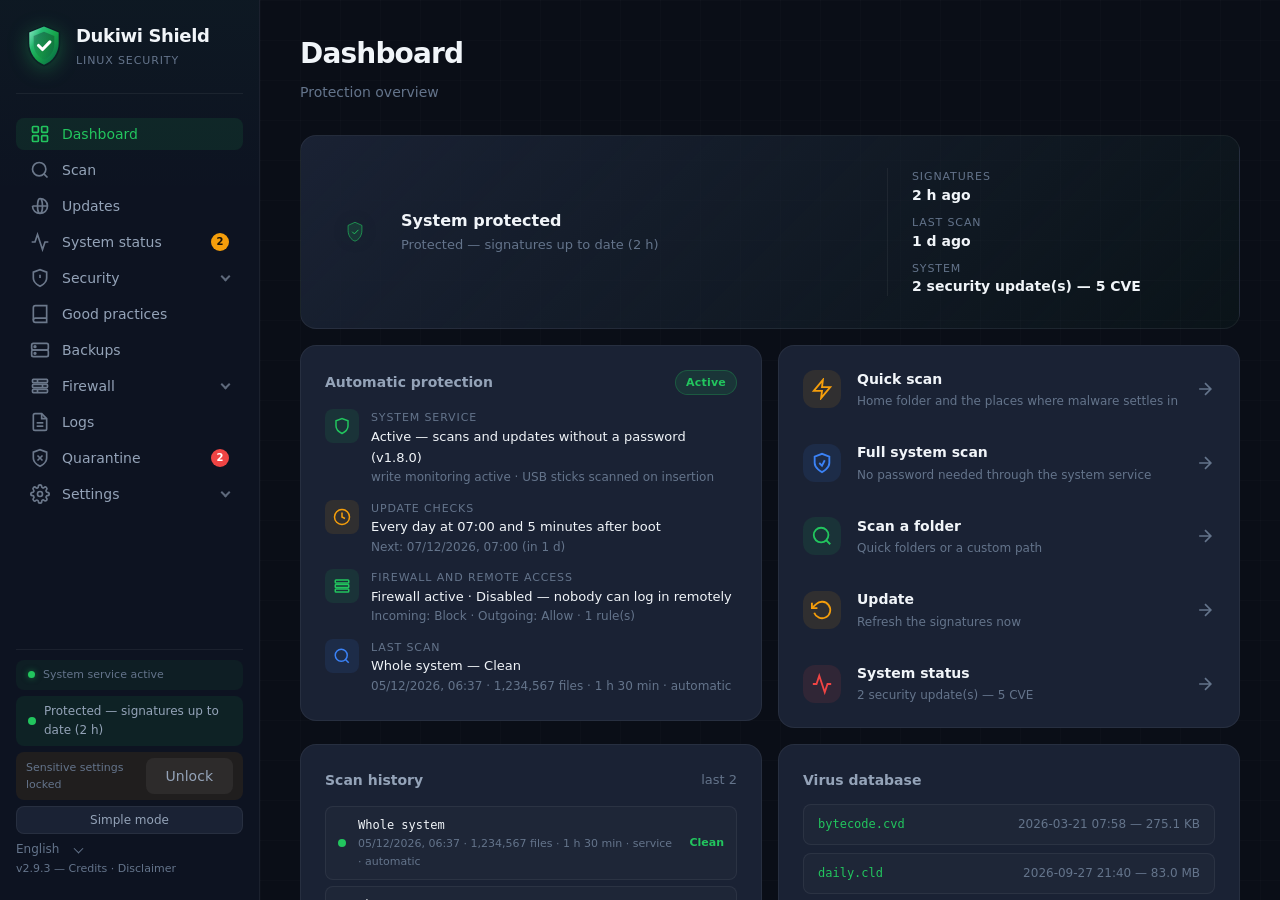
==== commit a2baf542: "Fix: packaged hidden files no longer flagged by the chkrootkit check (2.9.3) chkrootkit - Debian's c" ====
--- a/ui/index.html
+++ b/ui/index.html
@@ -233,7 +233,7 @@
                     <option value="de">Deutsch</option>
                     <option value="it">Italiano</option>
                 </select></label>
-                <small class="version">v2.9.2 — <a href="#" class="credits-link" onclick="openCredits(); return false;" data-i18n="sidebar.credits">Crédits</a> · <a href="#" class="credits-link" onclick="openLegal(); return false;" data-i18n="legal.link">Avertissement</a></small>
+                <small class="version">v2.9.3 — <a href="#" class="credits-link" onclick="openCredits(); return false;" data-i18n="sidebar.credits">Crédits</a> · <a href="#" class="credits-link" onclick="openLegal(); return false;" data-i18n="legal.link">Avertissement</a></small>
             </div>
         </div>
     </aside>
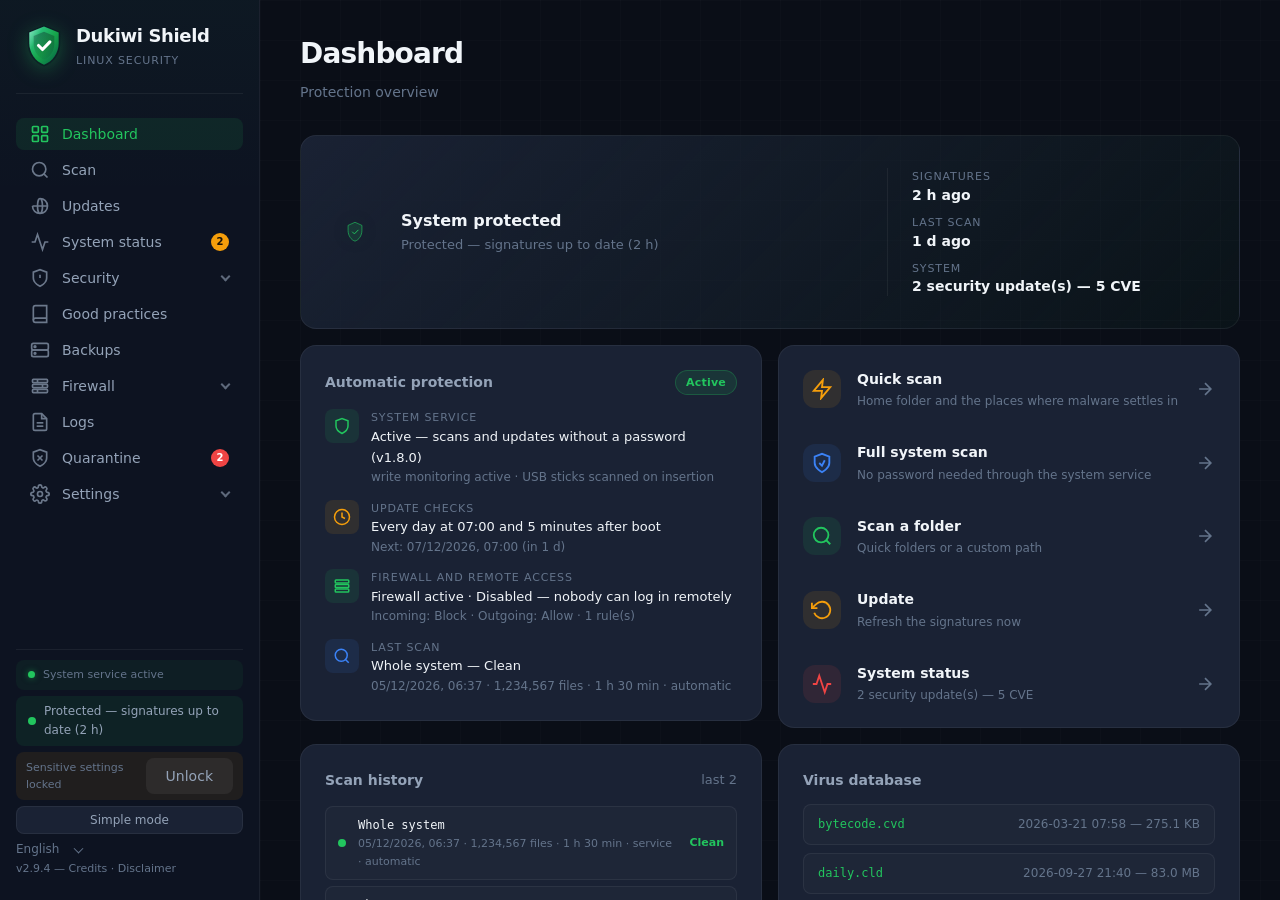
==== commit 13314d9b: "Fix: no more camera alert when a program only lists the cameras (2.9.4) Camera guard - Claude Deskto" ====
--- a/ui/index.html
+++ b/ui/index.html
@@ -233,7 +233,7 @@
                     <option value="de">Deutsch</option>
                     <option value="it">Italiano</option>
                 </select></label>
-                <small class="version">v2.9.3 — <a href="#" class="credits-link" onclick="openCredits(); return false;" data-i18n="sidebar.credits">Crédits</a> · <a href="#" class="credits-link" onclick="openLegal(); return false;" data-i18n="legal.link">Avertissement</a></small>
+                <small class="version">v2.9.4 — <a href="#" class="credits-link" onclick="openCredits(); return false;" data-i18n="sidebar.credits">Crédits</a> · <a href="#" class="credits-link" onclick="openLegal(); return false;" data-i18n="legal.link">Avertissement</a></small>
             </div>
         </div>
     </aside>
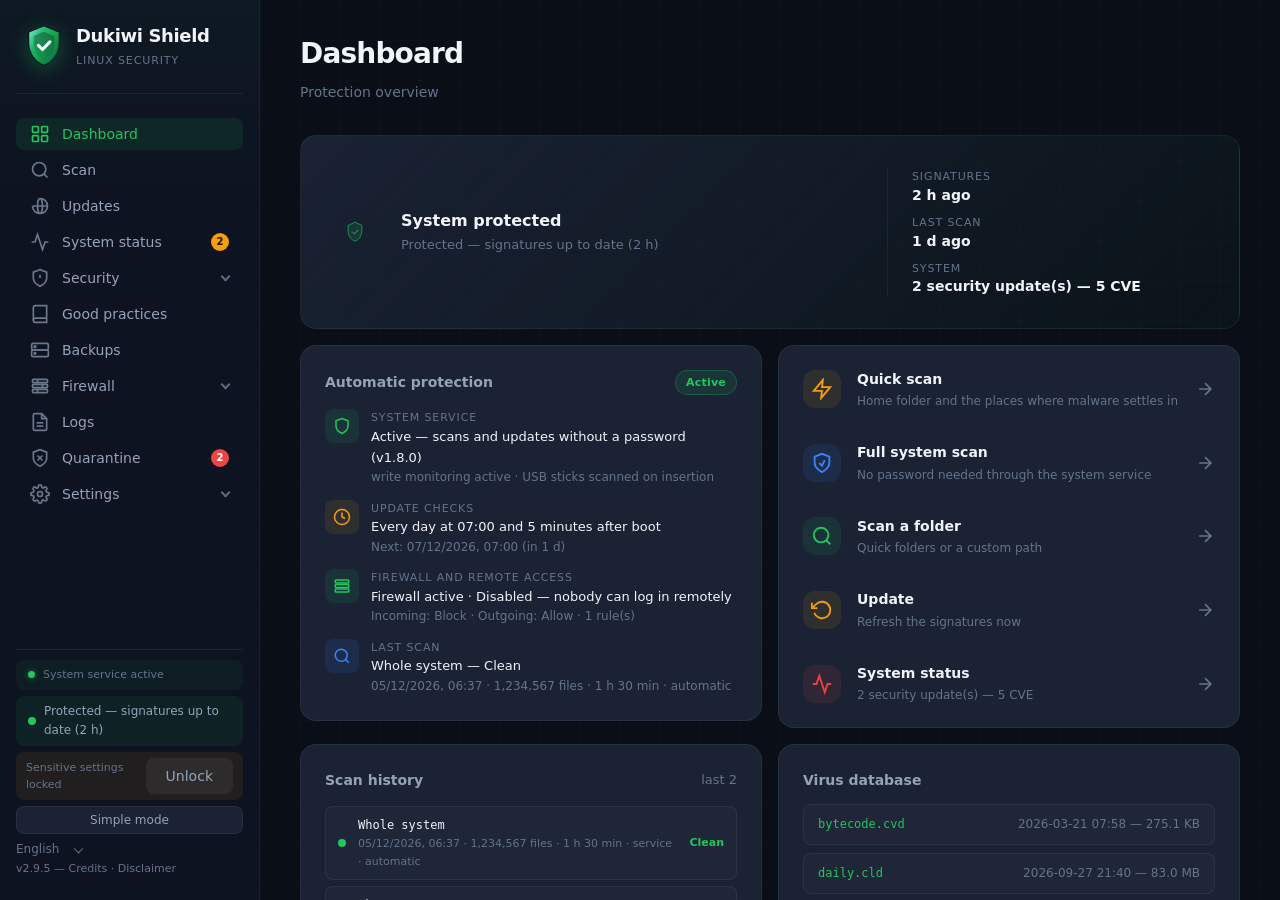
==== commit 5c320239: "Fix: no more "Possible Linux BPFDoor Malware" for programs waiting on a local socket (2.9.5) chkroot" ====
--- a/ui/index.html
+++ b/ui/index.html
@@ -233,7 +233,7 @@
                     <option value="de">Deutsch</option>
                     <option value="it">Italiano</option>
                 </select></label>
-                <small class="version">v2.9.4 — <a href="#" class="credits-link" onclick="openCredits(); return false;" data-i18n="sidebar.credits">Crédits</a> · <a href="#" class="credits-link" onclick="openLegal(); return false;" data-i18n="legal.link">Avertissement</a></small>
+                <small class="version">v2.9.5 — <a href="#" class="credits-link" onclick="openCredits(); return false;" data-i18n="sidebar.credits">Crédits</a> · <a href="#" class="credits-link" onclick="openLegal(); return false;" data-i18n="legal.link">Avertissement</a></small>
             </div>
         </div>
     </aside>
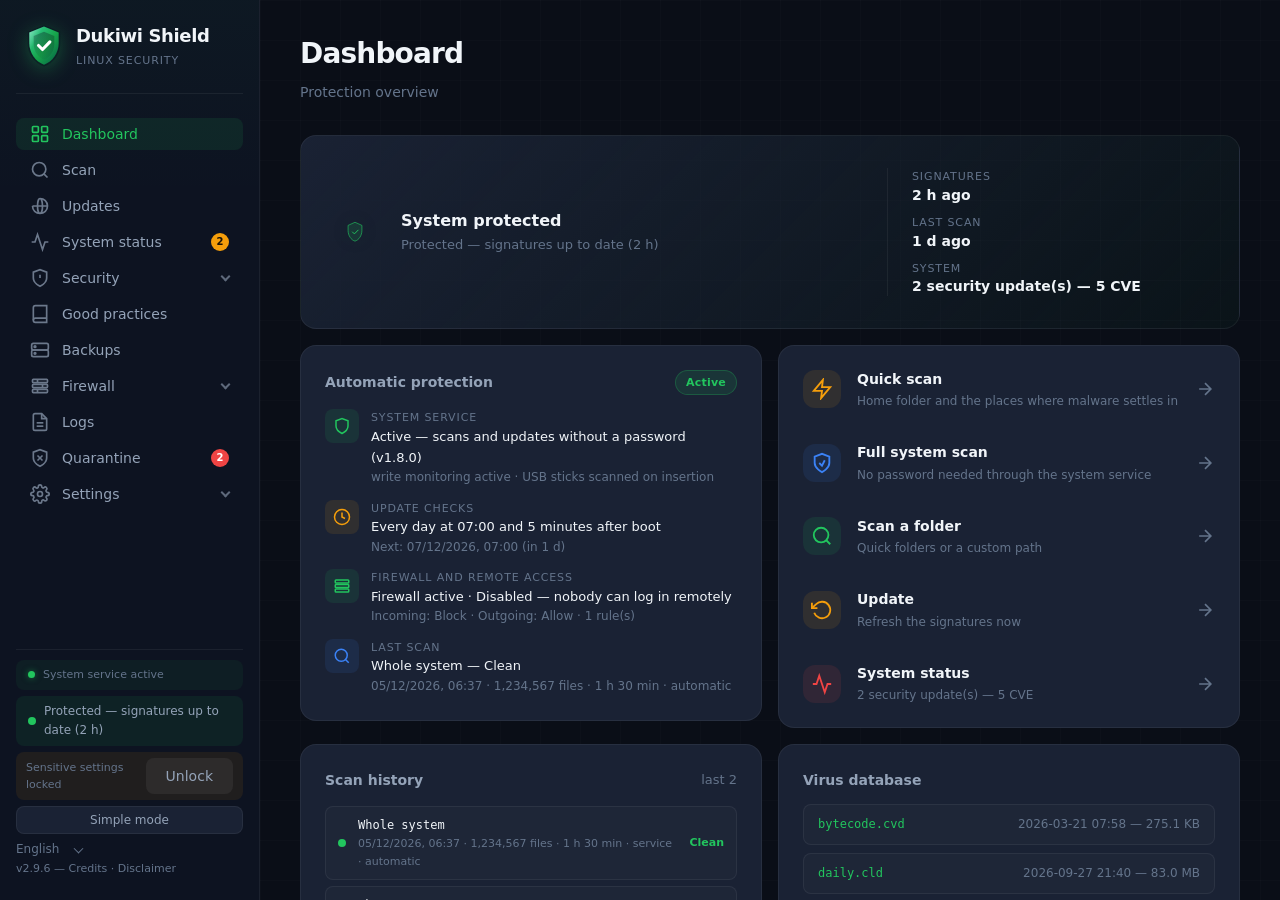
==== commit 6388773b: "Feat: telemetry also reports the integrity warnings still open (2.9.6) Telemetry - open_integrity: f" ====
--- a/ui/index.html
+++ b/ui/index.html
@@ -233,7 +233,7 @@
                     <option value="de">Deutsch</option>
                     <option value="it">Italiano</option>
                 </select></label>
-                <small class="version">v2.9.5 — <a href="#" class="credits-link" onclick="openCredits(); return false;" data-i18n="sidebar.credits">Crédits</a> · <a href="#" class="credits-link" onclick="openLegal(); return false;" data-i18n="legal.link">Avertissement</a></small>
+                <small class="version">v2.9.6 — <a href="#" class="credits-link" onclick="openCredits(); return false;" data-i18n="sidebar.credits">Crédits</a> · <a href="#" class="credits-link" onclick="openLegal(); return false;" data-i18n="legal.link">Avertissement</a></small>
             </div>
         </div>
     </aside>
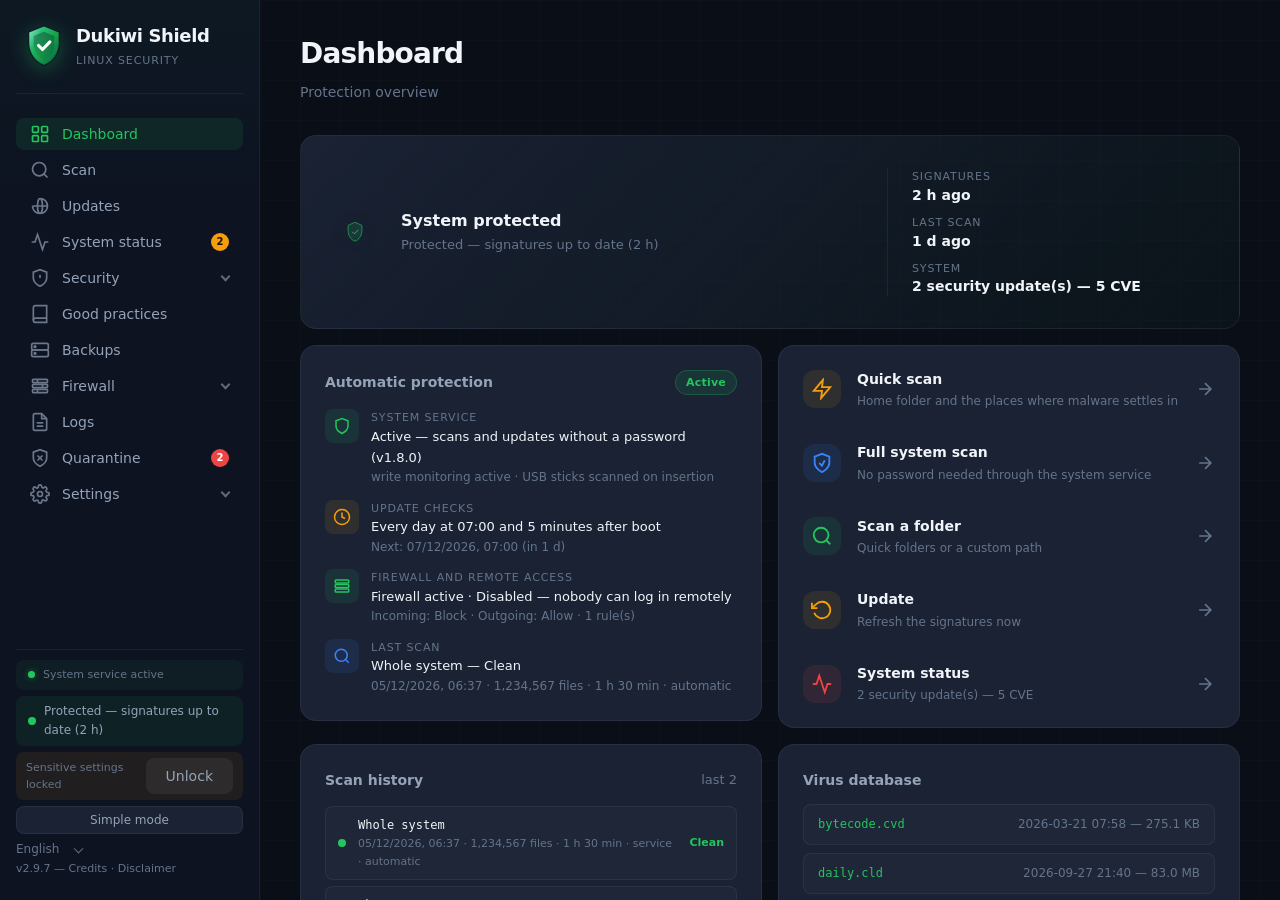
==== commit d455d9f1: "Fix: chkproc "Possible LKM Trojan" without a process number is checked again (2.9.7) chkrootkit - ch" ====
--- a/ui/index.html
+++ b/ui/index.html
@@ -233,7 +233,7 @@
                     <option value="de">Deutsch</option>
                     <option value="it">Italiano</option>
                 </select></label>
-                <small class="version">v2.9.6 — <a href="#" class="credits-link" onclick="openCredits(); return false;" data-i18n="sidebar.credits">Crédits</a> · <a href="#" class="credits-link" onclick="openLegal(); return false;" data-i18n="legal.link">Avertissement</a></small>
+                <small class="version">v2.9.7 — <a href="#" class="credits-link" onclick="openCredits(); return false;" data-i18n="sidebar.credits">Crédits</a> · <a href="#" class="credits-link" onclick="openLegal(); return false;" data-i18n="legal.link">Avertissement</a></small>
             </div>
         </div>
     </aside>
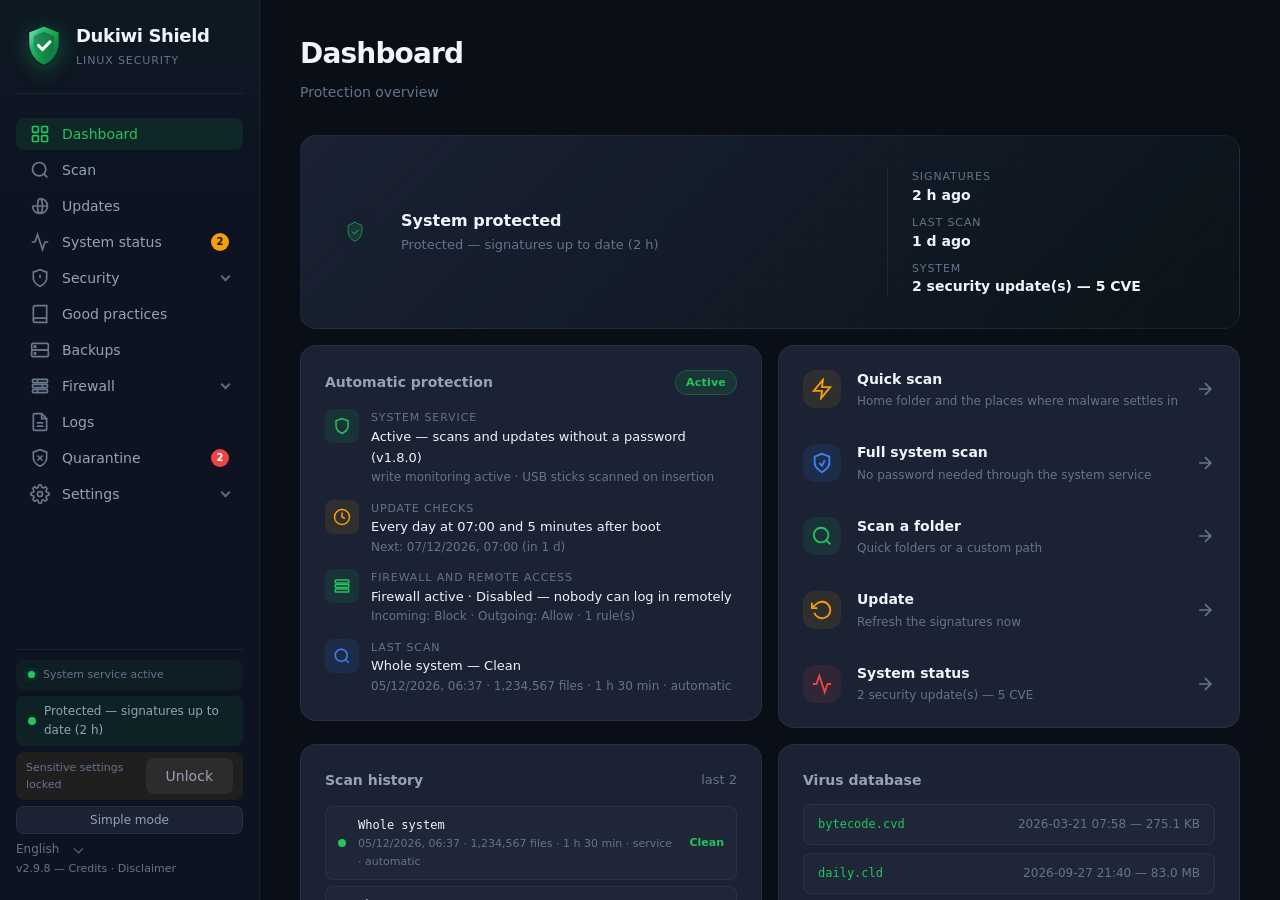
==== commit bdc4d93f: "Fix: no more hundreds of "hidden" processes from the chkproc check (2.9.8) chkrootkit - The verbose " ====
--- a/ui/index.html
+++ b/ui/index.html
@@ -233,7 +233,7 @@
                     <option value="de">Deutsch</option>
                     <option value="it">Italiano</option>
                 </select></label>
-                <small class="version">v2.9.7 — <a href="#" class="credits-link" onclick="openCredits(); return false;" data-i18n="sidebar.credits">Crédits</a> · <a href="#" class="credits-link" onclick="openLegal(); return false;" data-i18n="legal.link">Avertissement</a></small>
+                <small class="version">v2.9.8 — <a href="#" class="credits-link" onclick="openCredits(); return false;" data-i18n="sidebar.credits">Crédits</a> · <a href="#" class="credits-link" onclick="openLegal(); return false;" data-i18n="legal.link">Avertissement</a></small>
             </div>
         </div>
     </aside>
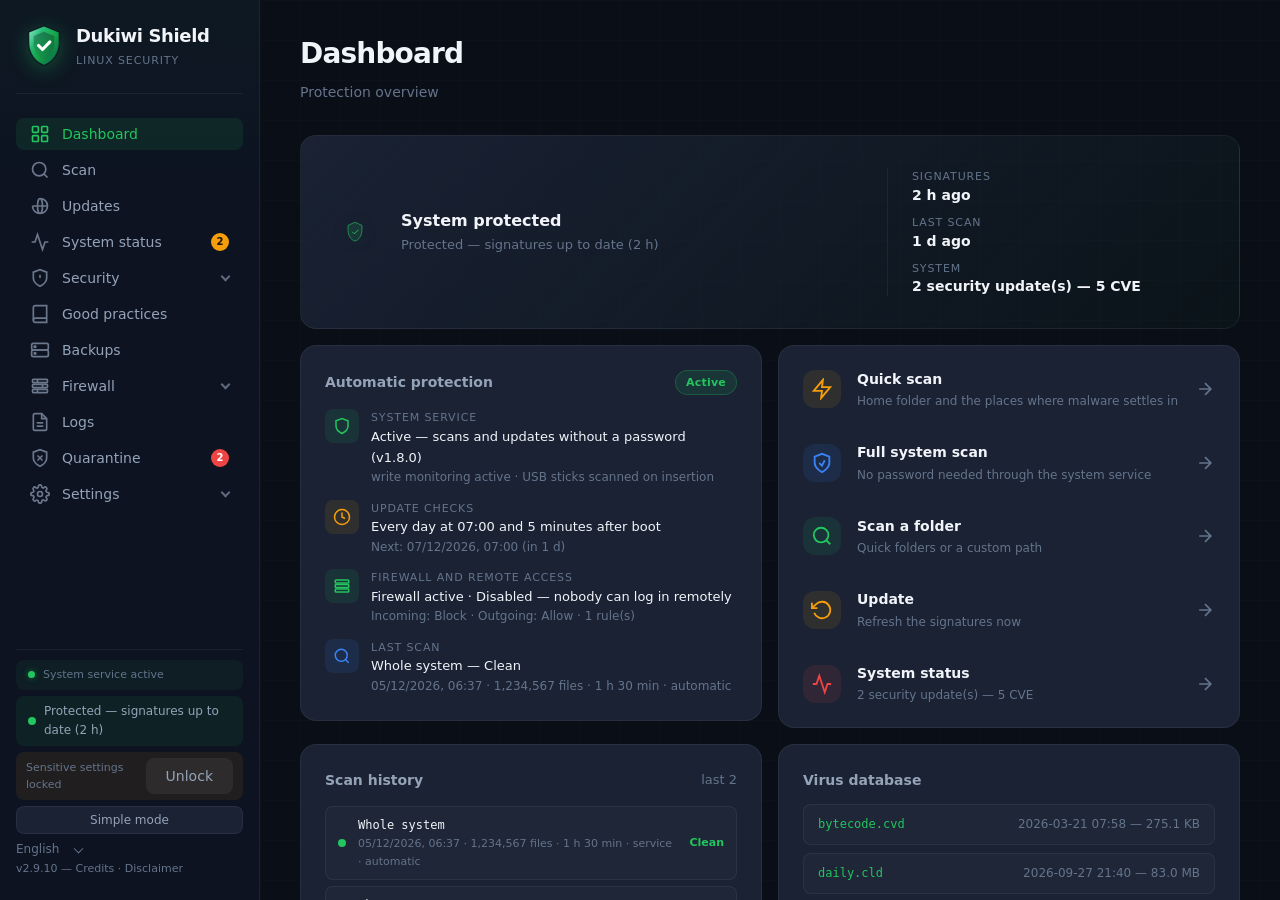
==== commit 941ed191: "Fix: Link Guard no longer blocks the admin area of your own sites (2.9.9) Link Guard - "admin" is th" ====
--- a/ui/index.html
+++ b/ui/index.html
@@ -233,7 +233,7 @@
                     <option value="de">Deutsch</option>
                     <option value="it">Italiano</option>
                 </select></label>
-                <small class="version">v2.9.8 — <a href="#" class="credits-link" onclick="openCredits(); return false;" data-i18n="sidebar.credits">Crédits</a> · <a href="#" class="credits-link" onclick="openLegal(); return false;" data-i18n="legal.link">Avertissement</a></small>
+                <small class="version">v2.9.10 — <a href="#" class="credits-link" onclick="openCredits(); return false;" data-i18n="sidebar.credits">Crédits</a> · <a href="#" class="credits-link" onclick="openLegal(); return false;" data-i18n="legal.link">Avertissement</a></small>
             </div>
         </div>
     </aside>
